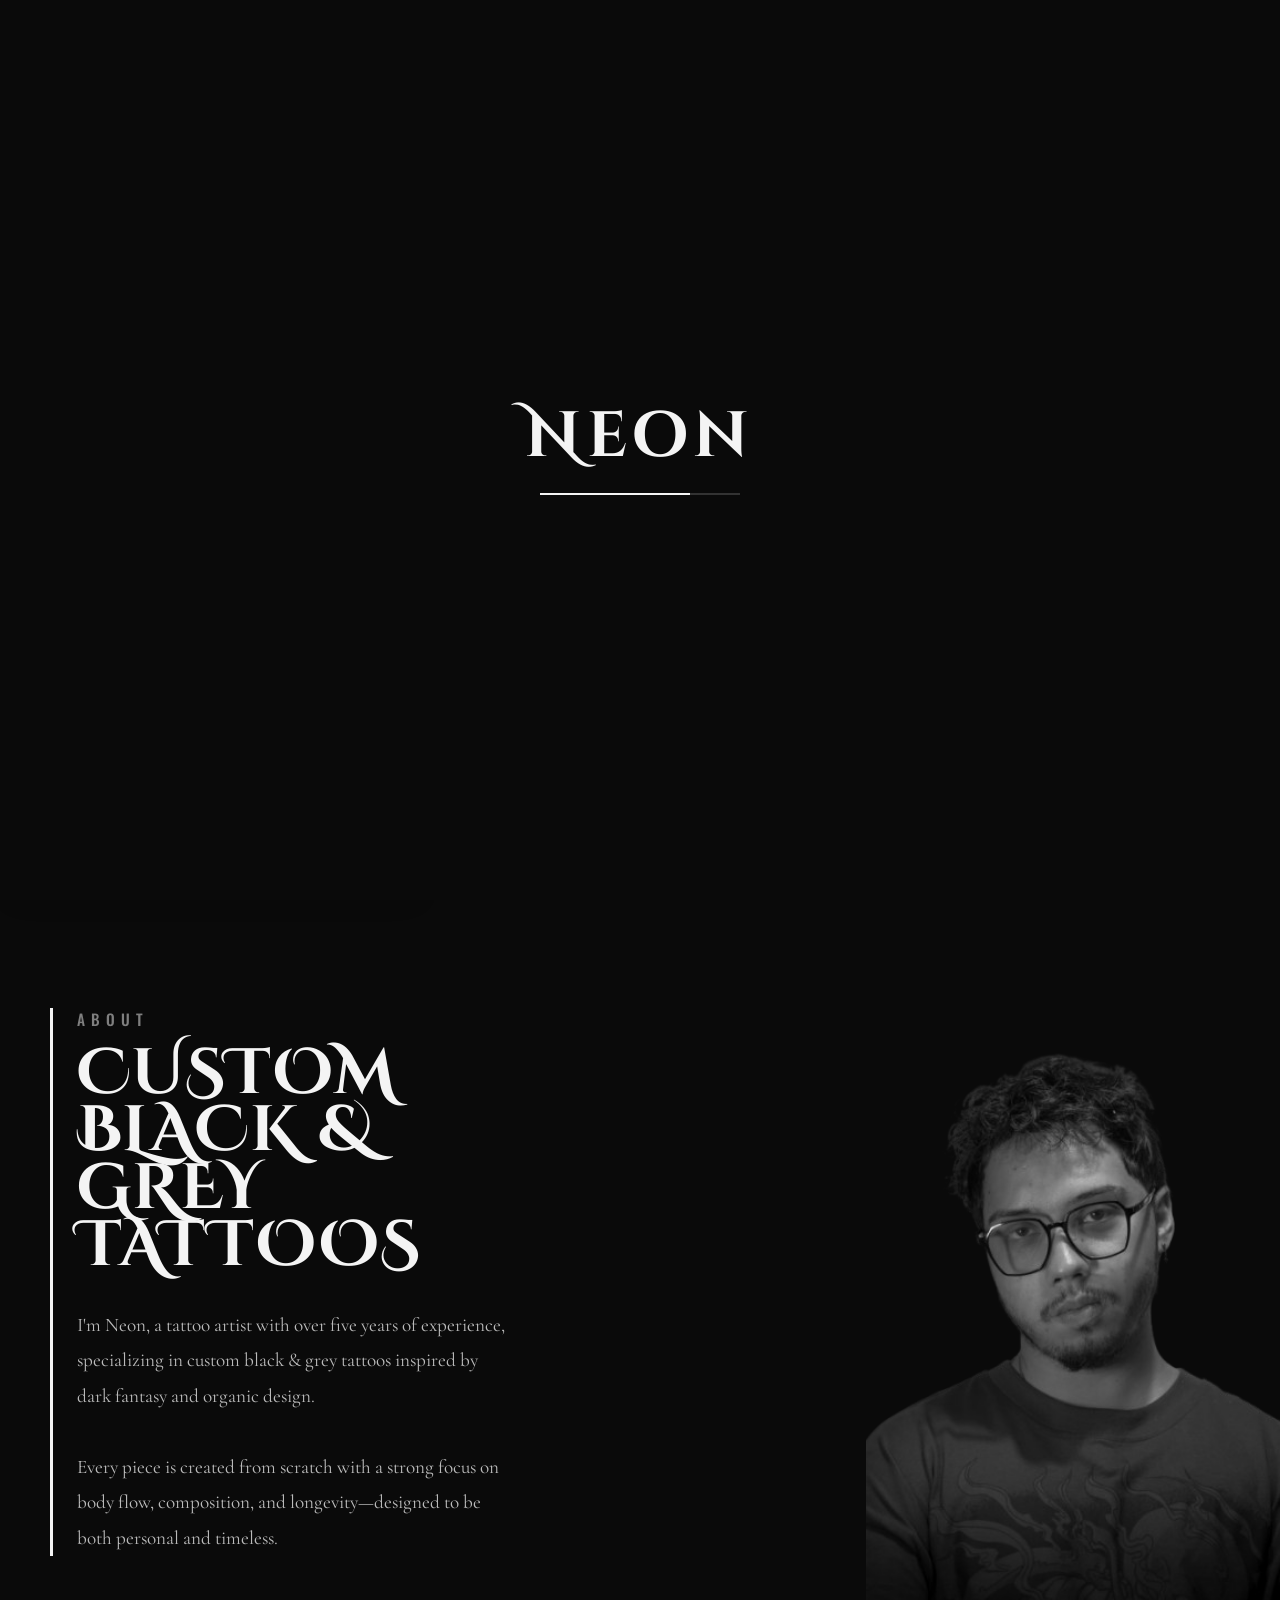
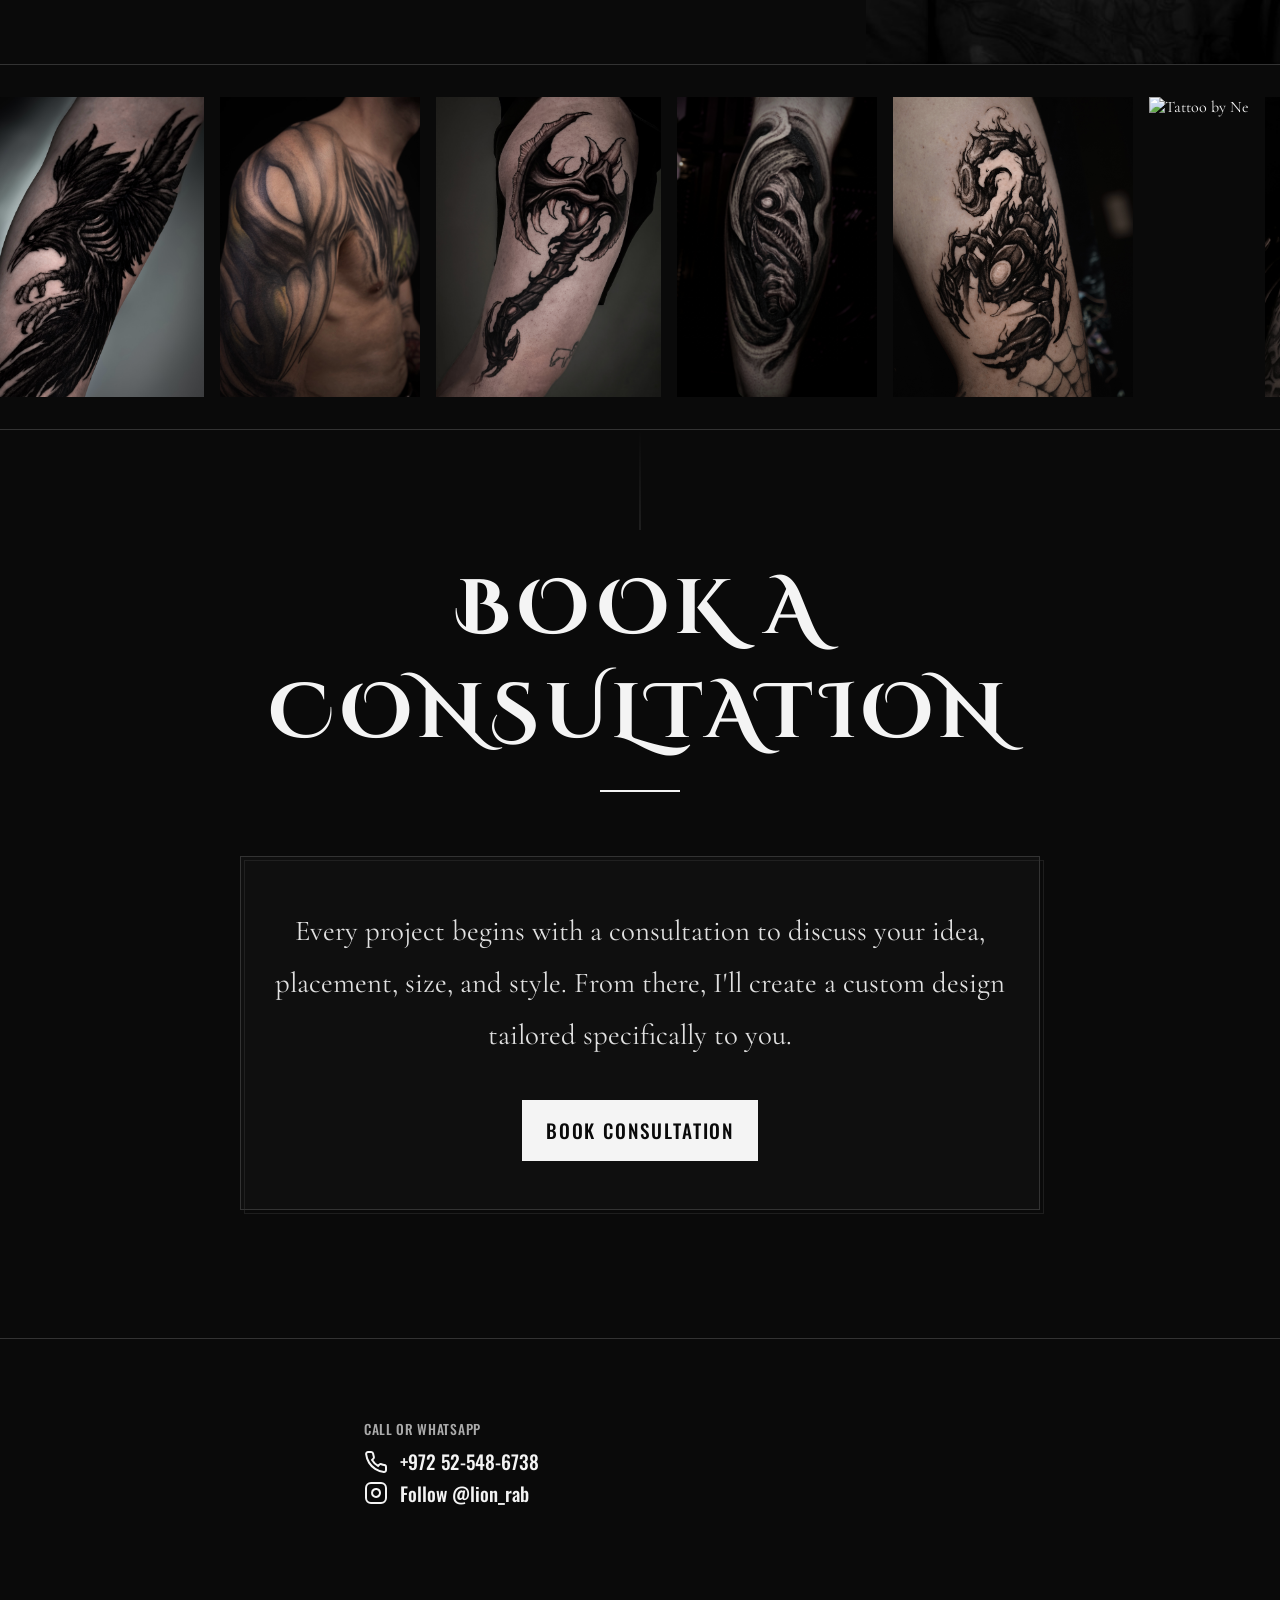
==== index.html @ be88fae7 "cache" ====
<!DOCTYPE html>
<html lang="en">

<head>
    <meta charset="UTF-8">
    <meta name="viewport" content="width=device-width, initial-scale=1.0">
    <title>Neon | Tattoo Artist | Tel Aviv-Yaffo</title>
    <meta name="description"
        content="Neon is a tattoo artist based in Tel Aviv-Yaffo, specializing in custom black & grey tattoos inspired by dark fantasy and organic design.">
    <!-- Google Fonts: Cinzel Decorative for display, Oswald for secondary, Cormorant Garamond for body -->
    <link rel="preconnect" href="https://fonts.googleapis.com">
    <link rel="preconnect" href="https://fonts.gstatic.com" crossorigin>
    <link href="https://fonts.googleapis.com/css2?family=Cinzel+Decorative:wght@400;700;900&family=Cormorant+Garamond:wght@300;400;500;600&family=Oswald:wght@400;500;600;700&display=swap"
        rel="stylesheet">
    <link rel="stylesheet" href="styles.css?v3">
    <link rel="icon" type="image/x-icon" href="favicon.ico">
</head>

<body>
    <!-- Preloader -->
    <div id="preloader">
        <div class="preloader-content">
            <h2 class="preloader-title">Neon</h2>
            <div class="preloader-bar">
                <div class="preloader-progress" id="preloader-progress"></div>
            </div>
        </div>
    </div>

    <!-- 1. Hero Section -->
    <section class="hero" id="hero">
        <video class="hero-video" id="hero-bg-video" autoplay muted loop playsinline poster="assets/images/1.jpg">
            <source src="assets/videos/1.mp4" type="video/mp4">
        </video>
        <div class="hero-overlay"></div>

        <!-- Chaotic Overlay Videos -->

        <!-- Artist image — bottom left -->
        <img src="assets/hero.png" alt="Neon — Tattoo Artist" class="hero-artist-img">

        <div class="hero-content">
            <div class="hero-title-block">
                <span class="hero-subtitle">Tattoo Artist</span>
                <h1 class="hero-title">Neon</h1>
                <span class="hero-tagline">Tel Aviv &middot; Est. 2019</span>
            </div>
        </div>
        <div class="scroll-indicator">
            <span>SCROLL</span>
            <div class="line"></div>
        </div>
    </section>

    <!-- 2. About Section -->
    <section class="about-strip" id="about">
        <img src="assets/about.png" alt="Neon — Tattoo Artist" class="about-artist-img">
        <div class="about-text-block">
            <span class="about-label">About</span>
            <h2 class="about-headline">Custom Black &amp; Grey<br>Tattoos</h2>
            <p class="about-bio">I'm Neon, a tattoo artist with over five years of experience, specializing in custom black &amp; grey tattoos inspired by dark fantasy and organic design.<br><br>Every piece is created from scratch with a strong focus on body flow, composition, and longevity—designed to be both personal and timeless.</p>
        </div>
    </section>

    <!-- 3. Gallery -->
    <section class="gallery-section" id="gallery">
        <div class="marquee-container">
            <div class="marquee-content">
                <!-- Images will be duplicated for infinite scroll effect -->
                <img src="assets/images/1.jpg" alt="Tattoo by Neon" loading="lazy">
                <img src="assets/images/2.jpg" alt="Tattoo by Neon" loading="lazy">
                <img src="assets/images/3.jpg" alt="Tattoo by Neon" loading="lazy">
                <img src="assets/images/4.jpg" alt="Tattoo by Neon" loading="lazy">
                <img src="assets/images/5.jpg" alt="Tattoo by Neon" loading="lazy">
                <img src="assets/images/6.jpg" alt="Tattoo by Neon" loading="lazy">
                <img src="assets/images/7.jpg" alt="Tattoo by Neon" loading="lazy">
                <img src="assets/images/8.jpg" alt="Tattoo by Neon" loading="lazy">
                <img src="assets/images/9.jpg" alt="Tattoo by Neon" loading="lazy">
                <!-- Duplicated for seamless loop -->
                <img src="assets/images/1.jpg" alt="Tattoo by Neon" loading="lazy">
                <img src="assets/images/2.jpg" alt="Tattoo by Neon" loading="lazy">
                <img src="assets/images/3.jpg" alt="Tattoo by Neon" loading="lazy">
                <img src="assets/images/4.jpg" alt="Tattoo by Neon" loading="lazy">
                <img src="assets/images/5.jpg" alt="Tattoo by Neon" loading="lazy">
                <img src="assets/images/6.jpg" alt="Tattoo by Neon" loading="lazy">
                <img src="assets/images/7.jpg" alt="Tattoo by Neon" loading="lazy">
                <img src="assets/images/8.jpg" alt="Tattoo by Neon" loading="lazy">
                <img src="assets/images/9.jpg" alt="Tattoo by Neon" loading="lazy">
            </div>
        </div>
    </section>

    <!-- 4. Booking Section -->
    <section class="booking-section" id="booking">
        <div class="container">
            <h2 class="section-title">BOOK A CONSULTATION</h2>
            <div class="booking-text-wrapper">
                <p class="booking-description">Every project begins with a consultation to discuss your idea, placement, size, and style. From there, I'll create a custom design tailored specifically to you.</p>
                <button id="open-booking-modal" class="btn booking-cta-btn">Book Consultation</button>
            </div>
        </div>
    </section>

    <!-- Fullscreen Booking Modal -->
    <div id="booking-modal" class="booking-modal">
        <button id="close-modal" class="modal-close">&times;</button>
        <div class="modal-content">
            <h2 class="modal-title">BOOK A CONSULTATION</h2>
            <div class="booking-form-wrapper">
                <div class="progress-bar">
                    <div class="progress-indicator" id="progress-indicator"></div>
                </div>
                <div class="progress-text-container">
                    <span class="progress-text" id="progress-text">1/4</span>
                </div>

                <form id="booking-form">
                    <!-- Step 1: Placement -->
                    <div class="form-step active" id="step-1">
                        <h3>Where on the body?</h3>
                        <div class="chips-group" id="placement-group">
                            <button type="button" class="chip" data-value="Arm">Arm</button>
                            <button type="button" class="chip" data-value="Leg">Leg</button>
                            <button type="button" class="chip" data-value="Back">Back</button>
                            <button type="button" class="chip" data-value="Chest">Chest</button>
                            <button type="button" class="chip" data-value="Hand">Hand</button>
                            <button type="button" class="chip" data-value="Neck">Neck</button>
                            <button type="button" class="chip" data-value="Other">Other</button>
                        </div>
                        <input type="text" id="placement-other" class="text-input hidden"
                            placeholder="Specify placement...">
                        <div class="form-actions">
                            <button type="button" class="btn next-btn" disabled>Next</button>
                        </div>
                    </div>

                    <!-- Step 2: Size -->
                    <div class="form-step" id="step-2">
                        <h3>What size?</h3>
                        <div class="chips-group" id="size-group">
                            <button type="button" class="chip" data-value="Small">Small</button>
                            <button type="button" class="chip" data-value="Medium">Medium</button>
                            <button type="button" class="chip" data-value="Large">Large</button>
                            <button type="button" class="chip" data-value="Full Sleeve/Piece">Full Sleeve/Piece</button>
                        </div>
                        <div class="form-actions">
                            <button type="button" class="btn btn-outline prev-btn">Back</button>
                            <button type="button" class="btn next-btn" disabled>Next</button>
                        </div>
                    </div>

                    <!-- Step 3: Name -->
                    <div class="form-step" id="step-3">
                        <h3>Your Name</h3>
                        <div class="input-group">
                            <input type="text" id="client-name" class="text-input" placeholder="Enter your name"
                                required>
                        </div>
                        <div class="form-actions">
                            <button type="button" class="btn btn-outline prev-btn">Back</button>
                            <button type="button" class="btn next-btn" disabled>Next</button>
                        </div>
                    </div>

                    <!-- Step 4: Confirm -->
                    <div class="form-step" id="step-4">
                        <h3>Confirmation</h3>
                        <p class="summary-text">You are about to send a booking request via WhatsApp.</p>
                        <div class="checkbox-group">
                            <input type="checkbox" id="age-verify" required>
                            <label for="age-verify">I am 18 years or older</label>
                        </div>
                        <div class="form-actions">
                            <button type="button" class="btn btn-outline prev-btn">Back</button>
                            <button type="submit" class="btn submit-btn" disabled>Request Booking</button>
                        </div>
                    </div>
                </form>
            </div>
        </div>
    </div>

    <!-- 5. Contact Section -->
    <section class="contact-section" id="contact">
        <div class="container contact-grid contact-grid--single">
            <div class="contact-info">

                    <div class="contact-methods">
                        <p class="phone-label">Call or WhatsApp</p>
                        <div class="phone-actions">
                            <a href="tel:+972525486738" class="contact-link">
                                <svg width="24" height="24" viewBox="0 0 24 24" fill="none" stroke="currentColor"
                                    stroke-width="2">
                                    <path
                                        d="M22 16.92v3a2 2 0 0 1-2.18 2 19.79 19.79 0 0 1-8.63-3.07 19.5 19.5 0 0 1-6-6 19.79 19.79 0 0 1-3.07-8.67A2 2 0 0 1 4.11 2h3a2 2 0 0 1 2 1.72 12.84 12.84 0 0 0 .7 2.81 2 2 0 0 1-.45 2.11L8.09 9.91a16 16 0 0 0 6 6l1.27-1.27a2 2 0 0 1 2.11-.45 12.84 12.84 0 0 0 2.81.7A2 2 0 0 1 22 16.92z">
                                    </path>
                                </svg>
                                +972 52-548-6738
                            </a>
                        </div>
                    </div>

                    <div class="social-link">
                        <a href="https://www.instagram.com/lion_rab/" target="_blank" rel="noopener noreferrer"
                            class="instagram-btn">
                            <svg width="24" height="24" viewBox="0 0 24 24" fill="none" stroke="currentColor"
                                stroke-width="2">
                                <rect x="2" y="2" width="20" height="20" rx="5" ry="5"></rect>
                                <path d="M16 11.37A4 4 0 1 1 12.63 8 4 4 0 0 1 16 11.37z"></path>
                                <line x1="17.5" y1="6.5" x2="17.51" y2="6.5"></line>
                            </svg>
                            Follow @lion_rab
                        </a>
                    </div>
                </div>
            </div>
        </div>
    </section>

    <!-- Global CTA -->
    <a href="https://wa.me/972525486738?text=Hi%2C%20I%27m%20interested%20in%20a%20tattoo" class="global-cta"
        target="_blank" rel="noopener noreferrer" aria-label="Book on WhatsApp">
        <svg width="22" height="22" viewBox="0 0 24 24" fill="currentColor" aria-hidden="true">
            <path
                d="M12.012 2c-5.506 0-9.989 4.478-9.99 9.984 0 1.764.459 3.487 1.333 5.006l-1.417 5.176 5.297-1.389c1.474.803 3.136 1.226 4.774 1.227h.004c5.505 0 9.988-4.478 9.989-9.985 0-2.668-1.039-5.176-2.927-7.062a9.923 9.923 0 0 0-7.062-2.957zm0 1.835c4.49 0 8.152 3.66 8.153 8.149 0 2.179-.848 4.228-2.391 5.769a8.107 8.107 0 0 1-5.761 2.391c-1.393 0-2.761-.365-3.966-1.055l-.284-.162-3.138.822.837-3.056-.178-.283a8.12 8.12 0 0 1-1.246-4.391c0-4.49 3.663-8.15 8.153-8.151zm4.567 11.455c-.25-.125-1.478-.729-1.708-.812-.229-.083-.396-.125-.563.125-.167.25-.646.812-.792.979-.146.167-.292.188-.542.063-.25-.125-1.055-.389-2.01-1.24-.743-.663-1.245-1.482-1.39-1.732-.146-.25-.016-.385.11-.51.112-.112.25-.292.375-.438.125-.146.167-.25.25-.417.083-.167.042-.313-.021-.438-.063-.125-.563-1.354-.771-1.854-.203-.487-.41-.421-.563-.428l-.479-.008c-.167 0-.438.063-.667.313s-.875.854-.875 2.083c0 1.229.896 2.417 1.021 2.583.125.167 1.762 2.69 4.269 3.774 2.507 1.083 2.507.722 2.965.676.458-.046 1.478-.604 1.687-1.188.208-.583.208-1.083.146-1.188-.063-.104-.229-.167-.479-.292z" />
        </svg>
        <span>Book on WhatsApp</span>
    </a>

    <!-- Lightbox -->
    <div id="lightbox" class="lightbox">
        <button id="lightbox-close" class="lightbox-close">&times;</button>
        <button id="lightbox-prev" class="lightbox-nav lightbox-prev">&#10094;</button>
        <img id="lightbox-img" class="lightbox-img" src="" alt="Fullscreen Image">
        <button id="lightbox-next" class="lightbox-nav lightbox-next">&#10095;</button>
    </div>

    <!-- Cookie Policy Banner -->
    <div id="cookie-banner" class="cookie-banner hidden" role="region" aria-label="Cookie Policy Notice">
        <div class="cookie-content">
            <p>We use cookies and Google Analytics to enhance your browsing experience.</p>
            <button id="cookie-accept-btn" class="cookie-btn">OK</button>
        </div>
    </div>

    <script src="script.js"></script>
</body>

</html>
---- styles.css ----
:root {
    /* Colors */
    --bg-color: #0a0a0a;
    --text-color: #f4f4f4;
    --accent-color: #f4f4f4;
    --border-color: #333333;

    /* Typography */
    --font-display: 'Cinzel Decorative', serif;
    --font-secondary: 'Oswald', sans-serif;
    --font-body: 'Cormorant Garamond', serif;

    /* Layout */
    --global-padding: 1.5rem;
    --max-width: 1200px;
    --cta-height: 70px;
}

* {
    margin: 0;
    padding: 0;
    box-sizing: border-box;
}

html, body {
    width: 100%;
    max-width: 100vw;
    overflow-x: hidden;
    position: relative;
}

body {
    background-color: var(--bg-color);
    color: var(--text-color);
    font-family: var(--font-body);
    -webkit-font-smoothing: antialiased;
    overflow-x: hidden;
    width: 100%;
    max-width: 100vw;
    padding-bottom: var(--cta-height);
    /* Space for fixed CTA */
}

a {
    color: inherit;
    text-decoration: none;
}

img,
video {
    max-width: 100%;
    display: block;
}

.container {
    padding: 0 var(--global-padding);
    max-width: var(--max-width);
    margin: 0 auto;
}

/* ============================
   0. Preloader
   ============================ */
#preloader {
    position: fixed;
    top: 0;
    left: 0;
    width: 100%;
    height: 100vh;
    background-color: var(--bg-color);
    z-index: 9999;
    display: flex;
    align-items: center;
    justify-content: center;
    transition: opacity 0.8s ease, visibility 0.8s ease;
}

#preloader.fade-out {
    opacity: 0;
    visibility: hidden;
}

.preloader-content {
    display: flex;
    flex-direction: column;
    align-items: center;
    gap: 1.5rem;
}

.preloader-title {
    font-family: var(--font-display);
    font-size: 4rem;
    letter-spacing: 0.1em;
    color: var(--text-color);
    line-height: 1;
}

.preloader-bar {
    width: 200px;
    height: 2px;
    background-color: var(--border-color);
    position: relative;
    overflow: hidden;
}

.preloader-progress {
    position: absolute;
    top: 0;
    left: 0;
    height: 100%;
    width: 0%;
    background-color: var(--accent-color);
    transition: width 0.3s ease;
}

/* ============================
   1. Hero Section
   ============================ */
.hero {
    position: relative;
    height: 100vh;
    width: 100%;
    display: flex;
    align-items: center;
    justify-content: center;
    overflow: hidden;
}

.hero-video {
    position: absolute;
    top: 50%;
    left: 50%;
    min-width: 100%;
    min-height: 100%;
    width: auto;
    height: auto;
    transform: translate(-50%, -50%);
    object-fit: cover;
    z-index: 1;
}

.hero-overlay {
    position: absolute;
    top: 0;
    left: 0;
    width: 100%;
    height: 100%;
    background-color: rgba(10, 10, 10, 0.6);
    /* Dark overlay to make text/logo pop */
    z-index: 2;
}

.hero-content {
    position: absolute;
    z-index: 10;
    left: 4vw;
    bottom: 10vh;
    text-align: left;
    display: flex;
    align-items: flex-end;
    justify-content: flex-start;
}

.hero-title-block {
    display: flex;
    flex-direction: column;
    align-items: flex-start;
    gap: 0.5rem;
    border-left: 3px solid var(--text-color);
    padding-left: 1.5rem;
}

.hero-subtitle {
    font-family: var(--font-secondary);
    font-size: clamp(0.7rem, 1.2vw, 0.95rem);
    font-weight: 500;
    letter-spacing: 0.35em;
    text-transform: uppercase;
    color: var(--text-color);
    opacity: 0.7;
    text-align: left;
}

.hero-title {
    font-family: var(--font-display);
    font-size: clamp(4rem, 18vw, 16rem);
    line-height: 0.85;
    letter-spacing: -0.02em;
    color: var(--text-color);
    text-align: left;
    word-break: break-word;
}

.hero-tagline {
    font-family: var(--font-secondary);
    font-size: clamp(0.65rem, 1vw, 0.85rem);
    font-weight: 400;
    letter-spacing: 0.25em;
    text-transform: uppercase;
    color: var(--text-color);
    opacity: 0.5;
}

/* Artist transparent image — bottom right */
.hero-artist-img {
    position: absolute;
    bottom: 0;
    right: 0;
    z-index: 5;
    height: clamp(55vh, 75vh, 90vh);
    width: auto;
    object-fit: contain;
    object-position: bottom right;
    pointer-events: none;
    user-select: none;
}

/* Chaotic Overlay Videos */



.scroll-indicator {
    position: absolute;
    bottom: 2rem;
    left: 50%;
    transform: translateX(-50%);
    z-index: 3;
    display: flex;
    flex-direction: column;
    align-items: center;
    gap: 0.5rem;
}

.scroll-indicator span {
    font-family: var(--font-secondary);
    font-size: 1rem;
    letter-spacing: 0.2em;
    font-weight: 500;
}

.scroll-indicator .line {
    width: 2px;
    height: 40px;
    background-color: var(--text-color);
    animation: scrollLine 2s infinite ease-in-out;
    transform-origin: top;
}

@keyframes scrollLine {
    0% {
        transform: scaleY(0);
        opacity: 0;
    }

    50% {
        transform: scaleY(1);
        opacity: 1;
    }

    100% {
        transform: scaleY(1);
        opacity: 0;
    }
}

/* ============================
   2. About Section
   ============================ */
.about-strip {
    position: relative;
    min-height: 85vh;
    display: flex;
    align-items: center;
    justify-content: flex-start;
    overflow: hidden;
    border-bottom: 1px solid var(--border-color);
    background-color: var(--bg-color);
    padding: 5rem var(--global-padding);
}

/* Artist image — bottom right */
.about-artist-img {
    position: absolute;
    bottom: 0;
    right: 0;
    height: clamp(60vh, 82vh, 96vh);
    width: auto;
    object-fit: contain;
    object-position: bottom right;
    pointer-events: none;
    user-select: none;
    z-index: 1;
    filter: grayscale(100%);
}

/* Text block — left side */
.about-text-block {
    position: relative;
    z-index: 2;
    max-width: 460px;
    text-align: left;
    padding-left: 1.5rem;
    border-left: 3px solid var(--text-color);
    margin-left: 2vw;
    align-self: center;
}

.about-label {
    display: block;
    font-family: var(--font-secondary);
    font-size: clamp(0.85rem, 1.2vw, 1rem);
    font-weight: 500;
    letter-spacing: 0.4em;
    text-transform: uppercase;
    color: var(--text-color);
    opacity: 0.5;
    margin-bottom: 1rem;
}

.about-headline {
    font-family: var(--font-display);
    font-size: clamp(2.5rem, 5vw, 5rem);
    line-height: 0.9;
    letter-spacing: 0.02em;
    text-transform: uppercase;
    color: var(--text-color);
    margin-bottom: 2rem;
}

.about-bio {
    font-size: clamp(1.1rem, 1.5vw, 1.3rem);
    line-height: 1.85;
    color: #bbb;
    text-align: left;
    margin: 0;
}

/* ── Mobile: keep side-by-side, image scaled on right ── */
@media (max-width: 767px) {
    .about-strip {
        min-height: 90vh;
        align-items: flex-end;
        padding: 0 1.2rem 3.5rem;
    }

    .about-artist-img {
        height: 72vh;
        opacity: 0.85;
    }

    .about-text-block {
        margin-left: 0;
        max-width: 58vw;
        padding-left: 1rem;
        border-left-width: 2px;
    }

    .about-headline {
        font-size: clamp(2rem, 8vw, 3.5rem);
        margin-bottom: 1.2rem;
    }

    .about-bio {
        font-size: clamp(1rem, 2.5vw, 1.15rem);
        line-height: 1.75;
        max-width: 100%;
    }

    /* Hero mobile adjustments */
    .hero-content {
        left: 1rem;
        top: 15vh;
        bottom: auto;
        align-items: flex-start;
    }

    .hero-title-block {
        padding-left: 1rem;
        border-left-width: 2px;
    }

    .hero-subtitle {
        font-size: 1.2rem;
    }

    .hero-title {
        font-size: clamp(5rem, 25vw, 12rem);
    }

    .hero-tagline {
        font-size: 1rem;
    }

    .hero-artist-img {
        height: 55vh;
        opacity: 0.9;
    }

    /* Gallery mobile */
    .marquee-content img {
        height: 200px;
    }

    /* Contact section mobile */
    .contact-section {
        padding: 3rem 0;
    }

    /* Form actions mobile */
    .form-actions {
        flex-direction: column;
        gap: 0.75rem;
    }

    .btn {
        width: 100%;
    }

    /* Global CTA mobile */
    .global-cta {
        font-size: 1.2rem;
        height: 60px;
    }

    body {
        padding-bottom: 60px;
    }

    /* Cookie banner mobile */
    .cookie-banner {
        left: 1rem;
        right: 1rem;
        bottom: 1rem;
        max-width: none;
        width: calc(100% - 2rem);
    }

    body.cta-visible .cookie-banner {
        bottom: calc(60px + 1rem);
    }
}

/* ============================
   3. Gallery (Marquee)
   ============================ */
.gallery-section {
    padding: 2rem 0;
    overflow: hidden;
    background: var(--bg-color);
    border-bottom: 1px solid var(--border-color);
}

.marquee-container {
    width: 100%;
    overflow: hidden;
    white-space: nowrap;
    position: relative;
    display: flex;
    cursor: grab;
    touch-action: pan-y;
    user-select: none;
}

.marquee-container:active {
    cursor: grabbing;
}

.marquee-content {
    display: flex;
    gap: 1rem;
    padding-left: 1rem;
    will-change: transform;
}

.marquee-content img {
    height: 300px;
    width: auto;
    object-fit: cover;
    filter: grayscale(20%);
    transition: filter 0.3s ease;
    cursor: pointer;
}

.marquee-content img:hover {
    filter: grayscale(0%);
}

@keyframes marquee {
    0% {
        transform: translateX(0);
    }

    100% {
        transform: translateX(-50%);
    }

    /* Scrolls exactly half its duplicated width */
}

/* ============================
   4. Booking Section
   ============================ */
.booking-section {
    padding: 8rem 0;
    background: var(--bg-color);
    position: relative;
}

.booking-section::before {
    content: '';
    position: absolute;
    top: 0;
    left: 50%;
    transform: translateX(-50%);
    width: 1px;
    height: 100px;
    background: linear-gradient(to bottom, transparent, var(--border-color));
}

.section-title {
    font-family: var(--font-display);
    font-size: clamp(2rem, 6vw, 5rem);
    letter-spacing: 0.08em;
    margin-bottom: 4rem;
    text-transform: uppercase;
    text-align: center;
    position: relative;
    word-break: break-word;
    padding: 0 1rem;
}

.section-title::after {
    content: '';
    display: block;
    width: 80px;
    height: 2px;
    background: var(--accent-color);
    margin: 1.5rem auto 0;
}

.booking-text-wrapper {
    max-width: 800px;
    margin: 0 auto;
    text-align: center;
    position: relative;
    padding: 3rem 1.5rem;
    border: 1px solid var(--border-color);
    background: rgba(255, 255, 255, 0.02);
    box-sizing: border-box;
}

.booking-text-wrapper::before {
    content: '';
    position: absolute;
    top: -1px;
    left: -1px;
    right: -1px;
    bottom: -1px;
    border: 1px solid var(--border-color);
    opacity: 0.5;
    transform: translate(4px, 4px);
    pointer-events: none;
}

.booking-description {
    font-family: var(--font-body);
    font-size: clamp(1.1rem, 2.5vw, 1.8rem);
    line-height: 1.8;
    color: #e0e0e0;
    margin-bottom: 2.5rem;
    font-weight: 400;
}

.booking-cta-btn {
    padding: 1.2rem 2.5rem;
    font-size: clamp(1.1rem, 3vw, 1.4rem);
    letter-spacing: 0.15em;
    font-family: var(--font-display);
    position: relative;
    overflow: hidden;
    transition: all 0.3s ease;
    white-space: nowrap;
}

.booking-cta-btn::before {
    content: '';
    position: absolute;
    top: 0;
    left: -100%;
    width: 100%;
    height: 100%;
    background: linear-gradient(90deg, transparent, rgba(255, 255, 255, 0.2), transparent);
    transition: left 0.5s ease;
}

.booking-cta-btn:hover::before {
    left: 100%;
}

/* ============================
   Fullscreen Booking Modal
   ============================ */
.booking-modal {
    position: fixed;
    top: 0;
    left: 0;
    width: 100%;
    height: 100vh;
    background-color: rgba(10, 10, 10, 0.98);
    z-index: 10000;
    display: flex;
    align-items: center;
    justify-content: center;
    opacity: 0;
    visibility: hidden;
    transition: opacity 0.4s ease, visibility 0.4s ease;
}

@media (max-width: 767px) {
    .booking-modal {
        align-items: flex-start;
        padding-top: 4rem;
        overflow-y: auto;
    }

    .modal-close {
        top: 1rem;
        right: 1rem;
        font-size: 2.5rem;
    }

    .modal-content {
        padding: 0 1rem;
        padding-bottom: 2rem;
    }

    .booking-section {
        padding: 5rem 0;
    }

    .section-title {
        margin-bottom: 2.5rem;
        font-size:1.2rem;
    }

    .booking-text-wrapper {
        padding: 2rem 1rem;
    }

    .booking-description {
        margin-bottom: 2rem;
    }
}

.booking-modal.active {
    opacity: 1;
    visibility: visible;
}

.modal-close {
    position: absolute;
    top: 2rem;
    right: 2rem;
    background: transparent;
    border: none;
    color: var(--text-color);
    font-size: 3rem;
    line-height: 1;
    cursor: pointer;
    z-index: 10001;
    transition: color 0.2s ease, transform 0.2s ease;
}

.modal-close:hover {
    color: var(--accent-color);
    transform: scale(1.1);
}

.modal-content {
    width: 100%;
    max-width: 600px;
    padding: 0 var(--global-padding);
    box-sizing: border-box;
}

.modal-title {
    font-family: var(--font-display);
    font-size: clamp(1.5rem, 5vw, 3rem);
    letter-spacing: 0.05em;
    margin-bottom: 2rem;
    text-transform: uppercase;
    text-align: center;
    word-break: break-word;
}

.booking-form-wrapper {
    max-width: 600px;
    margin: 0 auto;
}

.booking-modal .booking-form-wrapper {
    margin: 0;
}

.progress-bar {
    height: 4px;
    background-color: var(--border-color);
    margin-bottom: 1rem;
    position: relative;
}

.progress-indicator {
    position: absolute;
    top: 0;
    left: 0;
    height: 100%;
    background-color: var(--accent-color);
    width: 25%;
    transition: width 0.3s ease;
}

.progress-text-container {
    text-align: right;
    margin-bottom: 2rem;
}

.progress-text {
    font-family: var(--font-secondary);
    font-size: 1.2rem;
    letter-spacing: 0.1em;
    color: var(--accent-color);
    font-weight: 500;
}

.form-step {
    display: none;
    animation: fadeIn 0.3s ease forwards;
}

.form-step.active {
    display: block;
}

@keyframes fadeIn {
    from {
        opacity: 0;
        transform: translateY(10px);
    }

    to {
        opacity: 1;
        transform: translateY(0);
    }
}

.form-step h3 {
    font-family: var(--font-secondary);
    font-size: clamp(1.5rem, 4vw, 2rem);
    margin-bottom: 1.5rem;
    letter-spacing: 0.05em;
    font-weight: 500;
    word-break: break-word;
}

.chips-group {
    display: flex;
    flex-wrap: wrap;
    gap: 0.75rem;
    margin-bottom: 2rem;
}

.chip {
    padding: 0.75rem 1.2rem;
    background: transparent;
    border: 1px solid var(--border-color);
    color: var(--text-color);
    font-family: var(--font-secondary);
    font-weight: 500;
    text-transform: uppercase;
    letter-spacing: 0.05em;
    font-size: clamp(0.8rem, 2.5vw, 0.9rem);
    cursor: pointer;
    transition: all 0.2s ease;
    white-space: nowrap;
}

.chip.selected {
    background-color: var(--text-color);
    color: var(--bg-color);
    border-color: var(--text-color);
}

.text-input,
.fallback-input {
    width: 100%;
    padding: 1rem;
    background: transparent;
    border: 1px solid var(--border-color);
    color: var(--text-color);
    font-family: var(--font-secondary);
    font-size: 1rem;
    margin-bottom: 2rem;
}

.text-input:focus,
.fallback-input:focus {
    outline: none;
    border-color: var(--accent-color);
}

.hidden {
    display: none !important;
}

.summary-text {
    margin-bottom: 2rem;
    color: #aaa;
}

.checkbox-group {
    display: flex;
    align-items: center;
    gap: 1rem;
    margin-bottom: 2rem;
}

.checkbox-group input[type="checkbox"] {
    width: 20px;
    height: 20px;
    accent-color: var(--accent-color);
    cursor: pointer;
}

.checkbox-group label {
    font-size: 1rem;
    cursor: pointer;
}

.form-actions {
    display: flex;
    gap: 1rem;
}

.btn {
    padding: 1rem 1.5rem;
    font-family: var(--font-secondary);
    font-size: clamp(1rem, 3vw, 1.2rem);
    letter-spacing: 0.1em;
    text-transform: uppercase;
    background-color: var(--accent-color);
    color: var(--bg-color);
    border: none;
    cursor: pointer;
    transition: opacity 0.2s ease;
    flex: 1;
    font-weight: 500;
    white-space: nowrap;
}

.btn:disabled {
    opacity: 0.5;
    cursor: not-allowed;
}

.btn:not(:disabled):hover {
    opacity: 0.9;
}

.btn-outline {
    background-color: transparent;
    border: 1px solid var(--border-color);
    color: var(--text-color);
}

.btn-outline:not(:disabled):hover {
    border-color: var(--text-color);
}

/* ============================
   5. Contact Section
   ============================ */
.contact-section {
    padding: 5rem 0;
    border-top: 1px solid var(--border-color);
}

.contact-grid {
    display: grid;
    grid-template-columns: 1fr;
    gap: 3rem;
}

@media (min-width: 768px) {
    .contact-grid {
        grid-template-columns: 1fr 1fr;
    }
}

.contact-grid--single {
    grid-template-columns: 1fr;
}

@media (min-width: 768px) {
    .contact-grid--single {
        grid-template-columns: 1fr;
        max-width: 600px;
    }
}

.contact-details {
    display: flex;
    flex-direction: column;
    gap: 2rem;
}

.address {
    font-size: 1.2rem;
    line-height: 1.5;
}

.powered-by {
    font-family: var(--font-display);
    font-size: 1.5rem;
    color: var(--accent-color);
    letter-spacing: 0.1em;
}

.phone-label {
    font-family: var(--font-secondary);
    font-weight: 500;
    text-transform: uppercase;
    letter-spacing: 0.05em;
    margin-bottom: 0.5rem;
    font-size: 0.85rem;
    color: #aaa;
}

.contact-link,
.instagram-btn {
    display: inline-flex;
    align-items: center;
    gap: 0.75rem;
    font-family: var(--font-secondary);
    font-size: 1.2rem;
    font-weight: 500;
    transition: color 0.2s ease;
}

.contact-link:hover,
.instagram-btn:hover {
    color: var(--accent-color);
}



/* ============================
   6. Global CTA
   ============================ */
.global-cta {
    position: fixed;
    bottom: 0;
    left: 0;
    width: 100%;
    height: var(--cta-height);
    background-color: var(--text-color);
    color: var(--bg-color);
    display: flex;
    align-items: center;
    justify-content: center;
    gap: 0.75rem;
    font-family: var(--font-display);
    font-size: 1.5rem;
    letter-spacing: 0.1em;
    text-transform: uppercase;
    z-index: 100;
    opacity: 0;
    visibility: hidden;
    transform: translateY(100%);
    transition: opacity 0.4s cubic-bezier(0.16, 1, 0.3, 1),
        transform 0.4s cubic-bezier(0.16, 1, 0.3, 1),
        visibility 0.4s ease,
        background-color 0.2s ease;
}

.global-cta.visible {
    opacity: 1;
    visibility: visible;
    transform: translateY(0);
}

.global-cta:hover {
    background-color: #d4d4d4;
}

.global-cta svg {
    flex-shrink: 0;
}

/* ============================
   7. Lightbox
   ============================ */
.lightbox {
    position: fixed;
    top: 0;
    left: 0;
    width: 100%;
    height: 100vh;
    background-color: rgba(10, 10, 10, 0.95);
    z-index: 10000;
    display: flex;
    align-items: center;
    justify-content: center;
    opacity: 0;
    visibility: hidden;
    transition: opacity 0.3s ease, visibility 0.3s ease;
}

.lightbox.active {
    opacity: 1;
    visibility: visible;
}

.lightbox-img {
    max-width: 90vw;
    max-height: 90vh;
    object-fit: contain;
    user-select: none;
}

.lightbox-close {
    position: absolute;
    top: 2rem;
    right: 2rem;
    background: transparent;
    border: none;
    color: var(--text-color);
    font-size: 3rem;
    line-height: 1;
    cursor: pointer;
    z-index: 10001;
    transition: color 0.2s ease;
}

.lightbox-close:hover {
    color: var(--accent-color);
}

.lightbox-nav {
    position: absolute;
    top: 50%;
    transform: translateY(-50%);
    background: transparent;
    border: none;
    color: var(--text-color);
    font-size: 3rem;
    cursor: pointer;
    z-index: 10001;
    padding: 1rem;
    transition: color 0.2s ease;
}

.lightbox-nav:hover {
    color: var(--accent-color);
}

.lightbox-prev {
    left: 1rem;
}

.lightbox-next {
    right: 1rem;
}

/* ============================
   8. Cookie Policy Banner
   ============================ */
.cookie-banner {
    position: fixed;
    bottom: 1.5rem;
    left: 1.5rem;
    max-width: 380px;
    width: calc(100% - 3rem);
    background: rgba(10, 10, 10, 0.92);
    border: 1px solid var(--border-color);
    padding: 1rem 1.25rem;
    z-index: 1000;
    box-shadow: 0 10px 30px rgba(0, 0, 0, 0.6);
    backdrop-filter: blur(10px);
    -webkit-backdrop-filter: blur(10px);
    transition: transform 0.4s cubic-bezier(0.16, 1, 0.3, 1),
        opacity 0.4s ease,
        visibility 0.4s ease,
        bottom 0.4s cubic-bezier(0.16, 1, 0.3, 1);
}

.cookie-banner.hidden {
    opacity: 0;
    visibility: hidden;
    transform: translateY(20px);
    pointer-events: none;
}

/* Position above WhatsApp CTA when CTA is visible */
body.cta-visible .cookie-banner {
    bottom: calc(var(--cta-height) + 1rem);
}

.cookie-content {
    display: flex;
    align-items: center;
    justify-content: space-between;
    gap: 1rem;
}

.cookie-content p {
    font-size: 0.85rem;
    line-height: 1.4;
    color: #ccc;
    margin: 0;
}

.cookie-btn {
    padding: 0.4rem 1rem;
    font-family: var(--font-display);
    font-size: 1.1rem;
    letter-spacing: 0.1em;
    background-color: var(--accent-color);
    color: var(--bg-color);
    border: none;
    cursor: pointer;
    transition: opacity 0.2s ease, background-color 0.2s ease;
    flex-shrink: 0;
}

.cookie-btn:hover {
    opacity: 0.9;
}
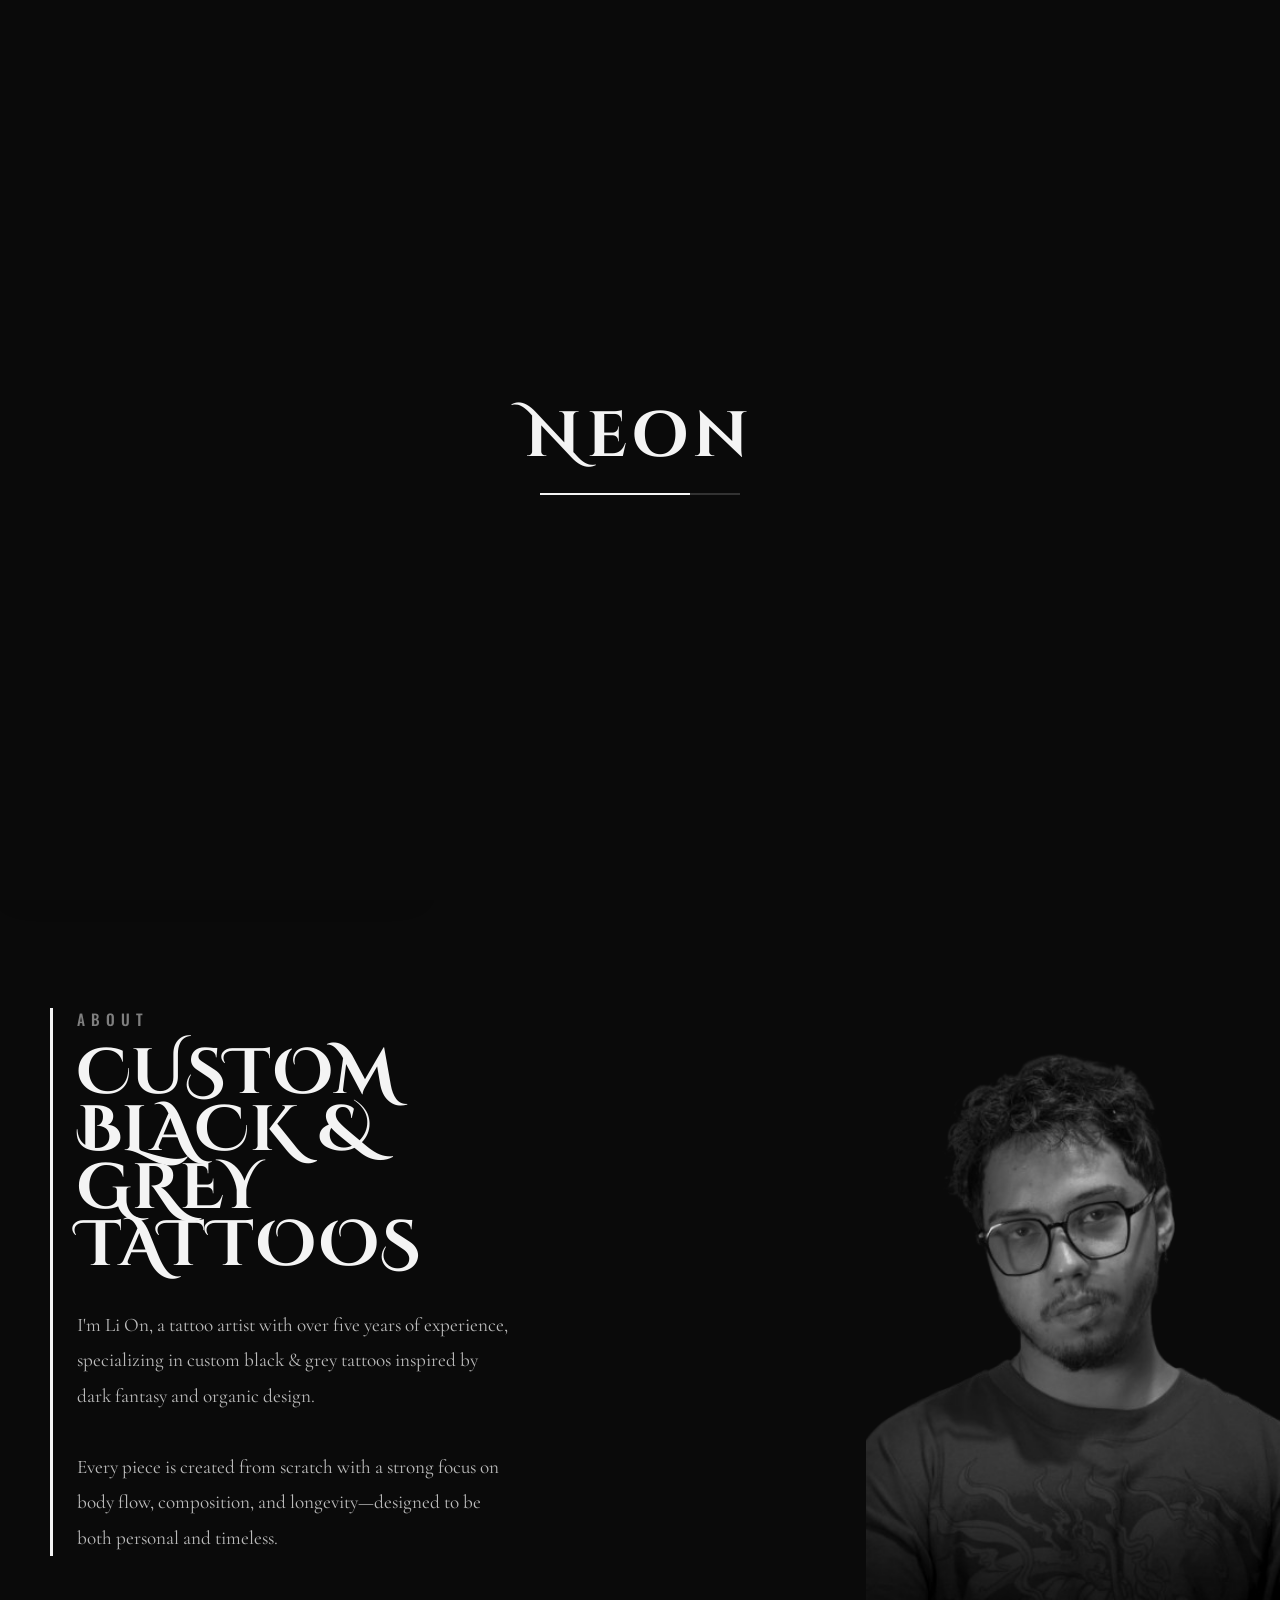
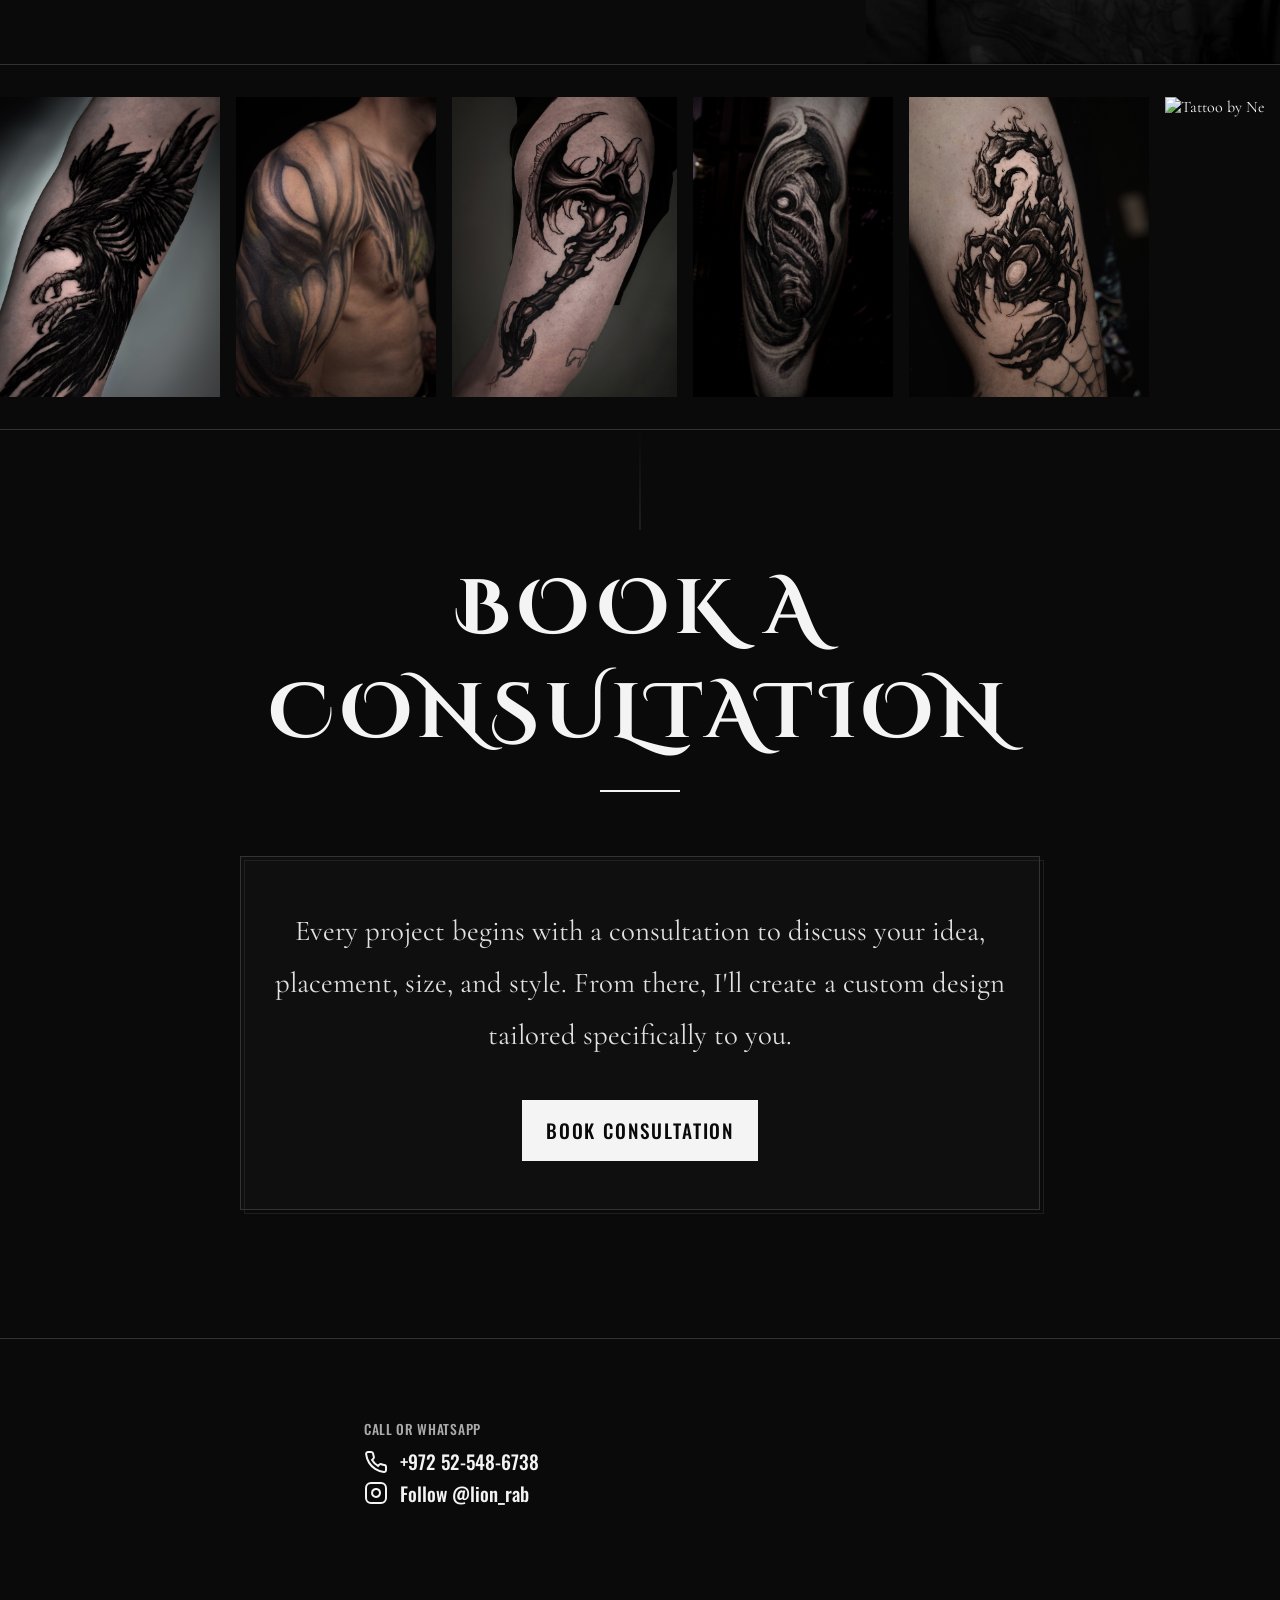
==== commit 4a8553d9: "Google Analytics" ====
--- a/index.html
+++ b/index.html
@@ -14,6 +14,17 @@
         rel="stylesheet">
     <link rel="stylesheet" href="styles.css?v3">
     <link rel="icon" type="image/x-icon" href="favicon.ico">
+
+    <!-- Google tag (gtag.js) -->
+    <script async src="https://www.googletagmanager.com/gtag/js?id=G-F43X7Z2QBC"></script>
+    <script>
+    window.dataLayer = window.dataLayer || [];
+    function gtag(){dataLayer.push(arguments);}
+    gtag('js', new Date());
+
+    gtag('config', 'G-F43X7Z2QBC');
+    </script>
+
 </head>
 
 <body>
@@ -43,7 +54,7 @@
             <div class="hero-title-block">
                 <span class="hero-subtitle">Tattoo Artist</span>
                 <h1 class="hero-title">Neon</h1>
-                <span class="hero-tagline">Tel Aviv &middot; Est. 2019</span>
+                <span class="hero-tagline">Tel Aviv &middot;</span>
             </div>
         </div>
         <div class="scroll-indicator">
@@ -58,7 +69,7 @@
         <div class="about-text-block">
             <span class="about-label">About</span>
             <h2 class="about-headline">Custom Black &amp; Grey<br>Tattoos</h2>
-            <p class="about-bio">I'm Neon, a tattoo artist with over five years of experience, specializing in custom black &amp; grey tattoos inspired by dark fantasy and organic design.<br><br>Every piece is created from scratch with a strong focus on body flow, composition, and longevity—designed to be both personal and timeless.</p>
+            <p class="about-bio">I'm Li On, a tattoo artist with over five years of experience, specializing in custom black &amp; grey tattoos inspired by dark fantasy and organic design.<br><br>Every piece is created from scratch with a strong focus on body flow, composition, and longevity—designed to be both personal and timeless.</p>
         </div>
     </section>
 
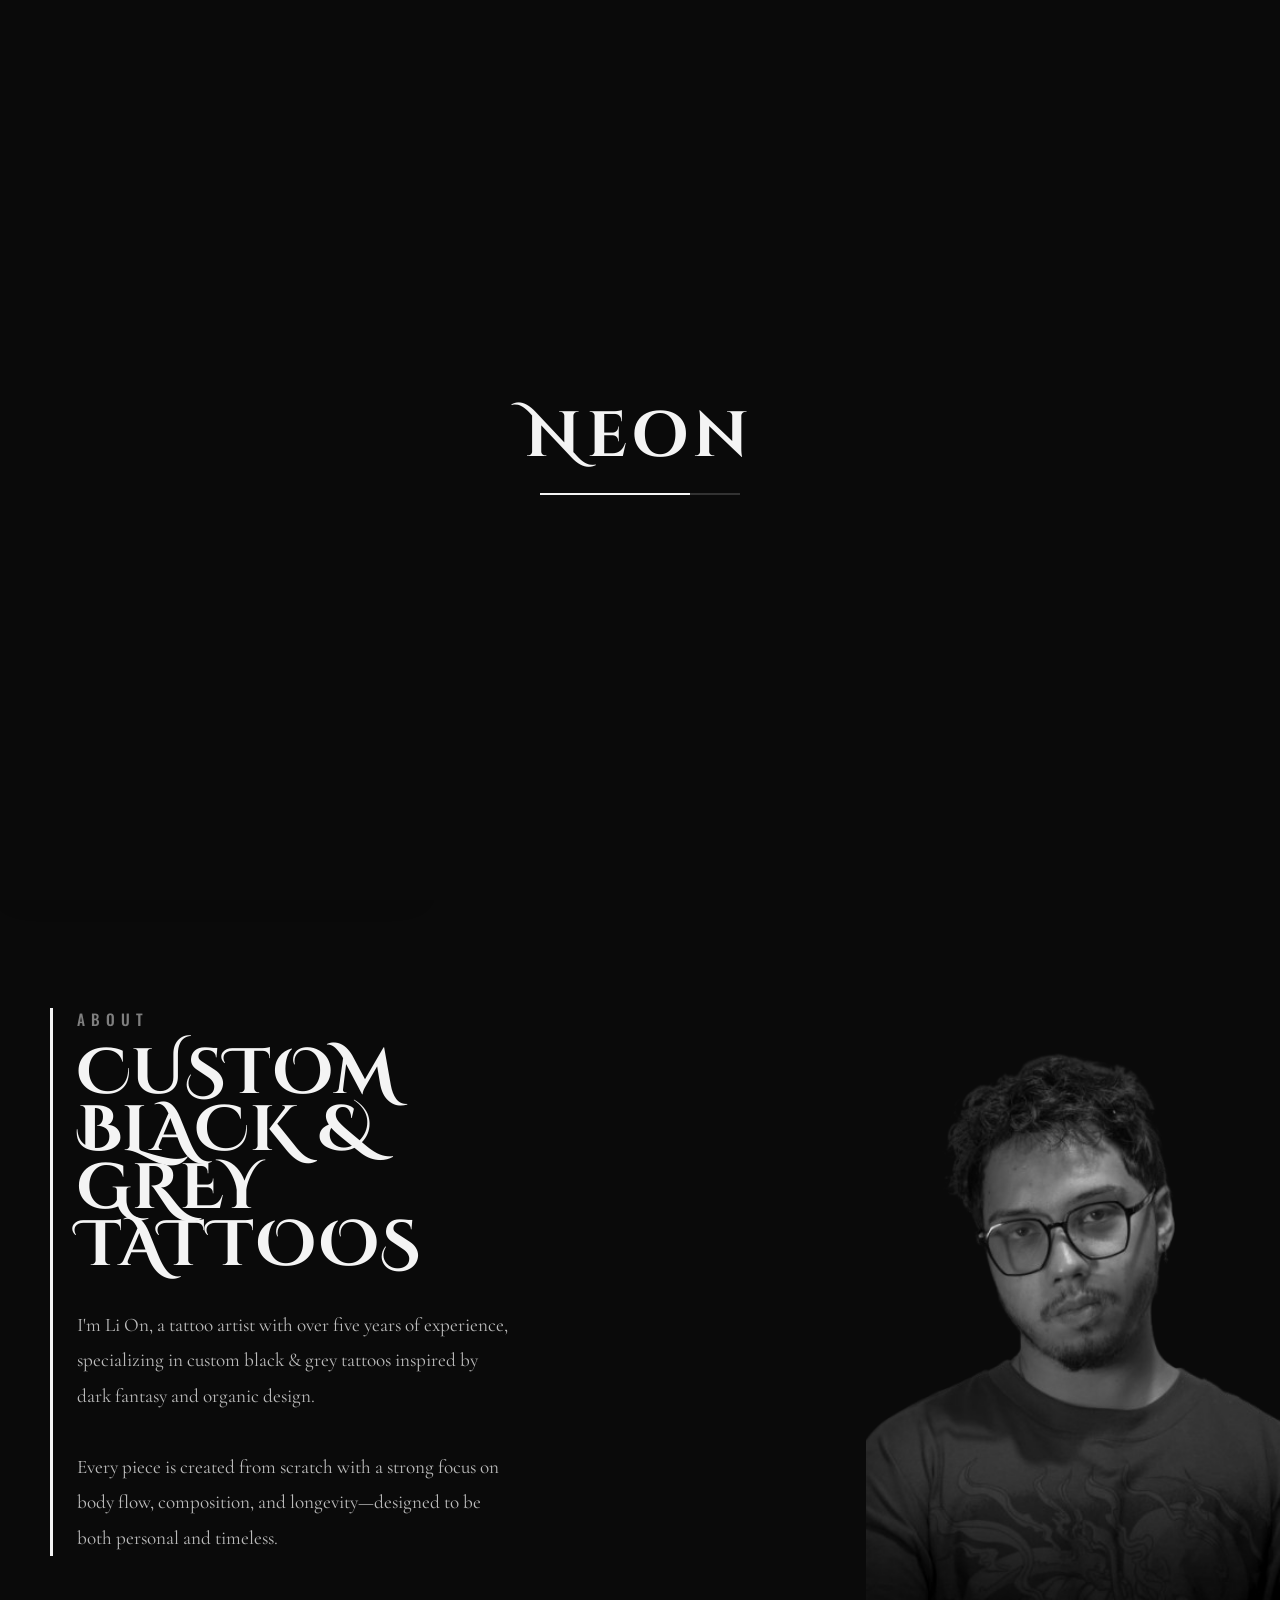
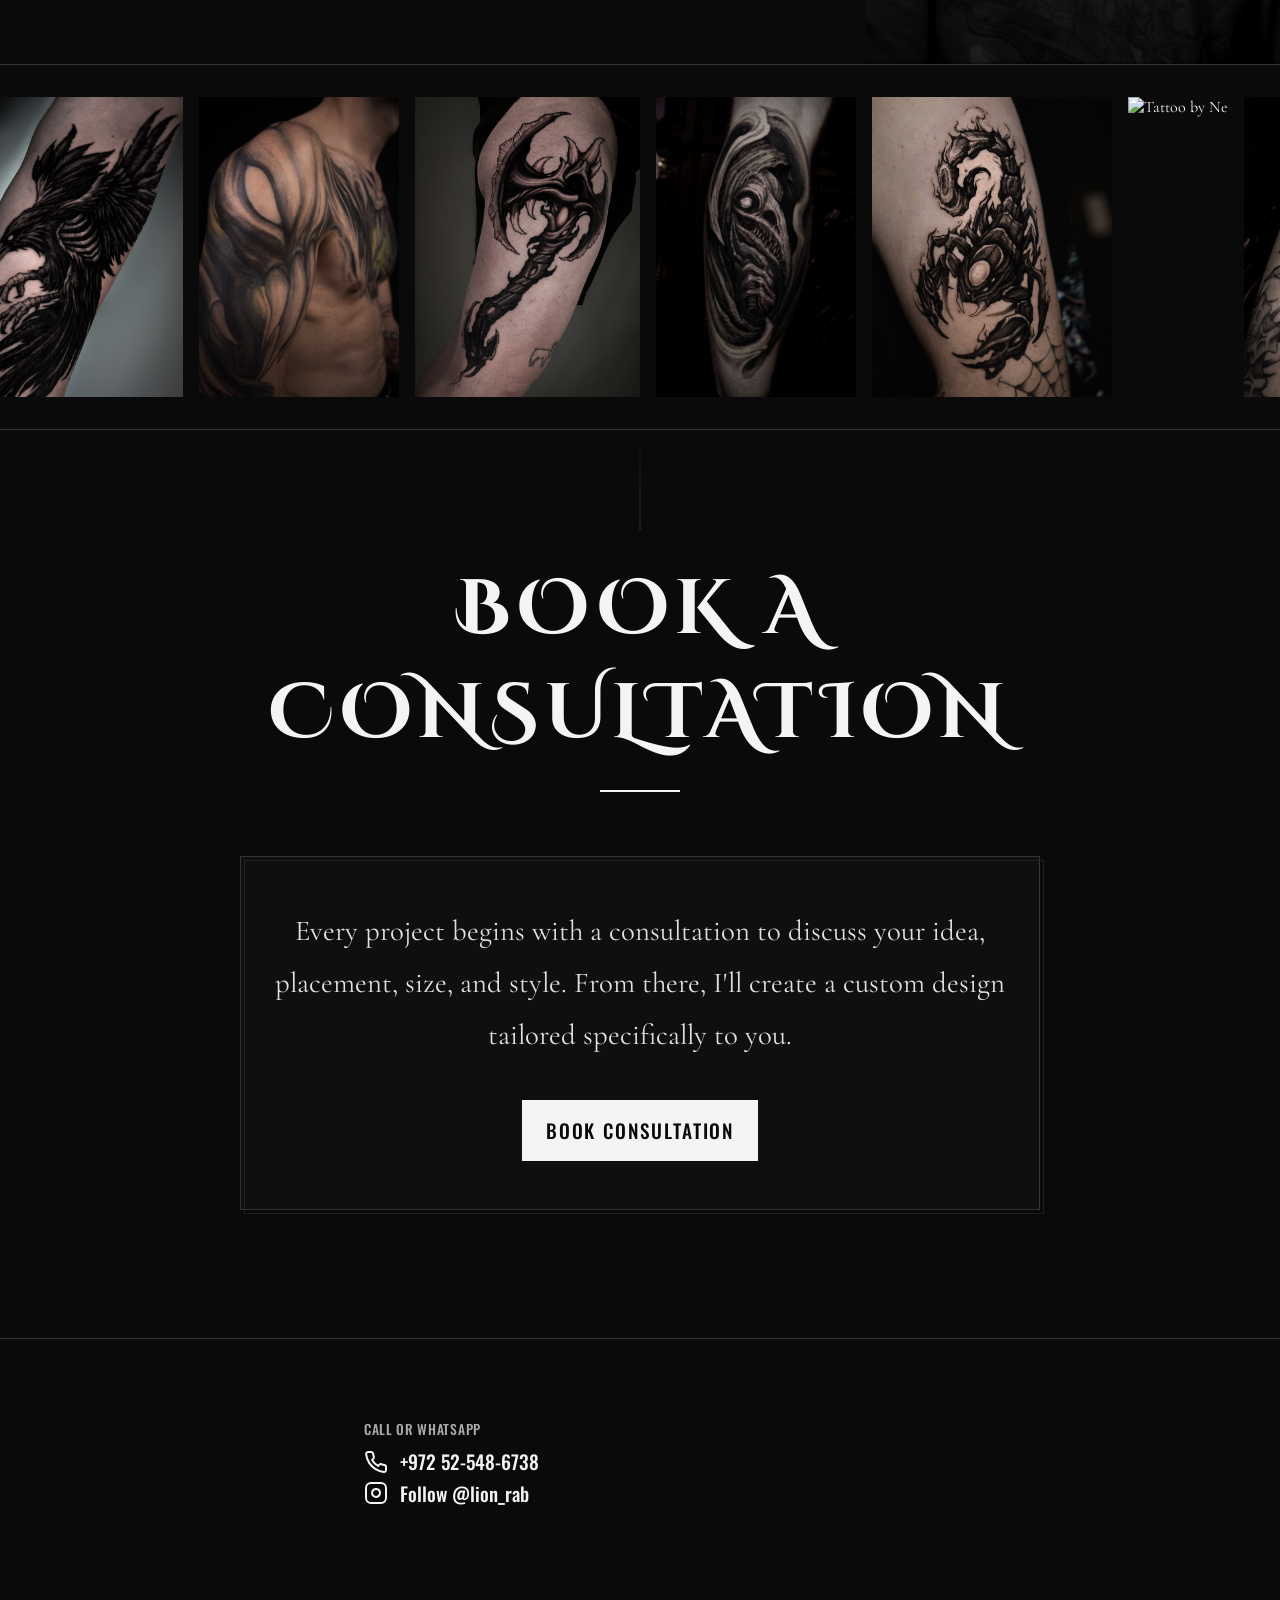
==== commit 19ed7fa9: "change video" ====
--- a/index.html
+++ b/index.html
@@ -41,7 +41,7 @@
     <!-- 1. Hero Section -->
     <section class="hero" id="hero">
         <video class="hero-video" id="hero-bg-video" autoplay muted loop playsinline poster="assets/images/1.jpg">
-            <source src="assets/videos/1.mp4" type="video/mp4">
+            <source src="assets/videos/1.MOV" type="video/mp4">
         </video>
         <div class="hero-overlay"></div>
 
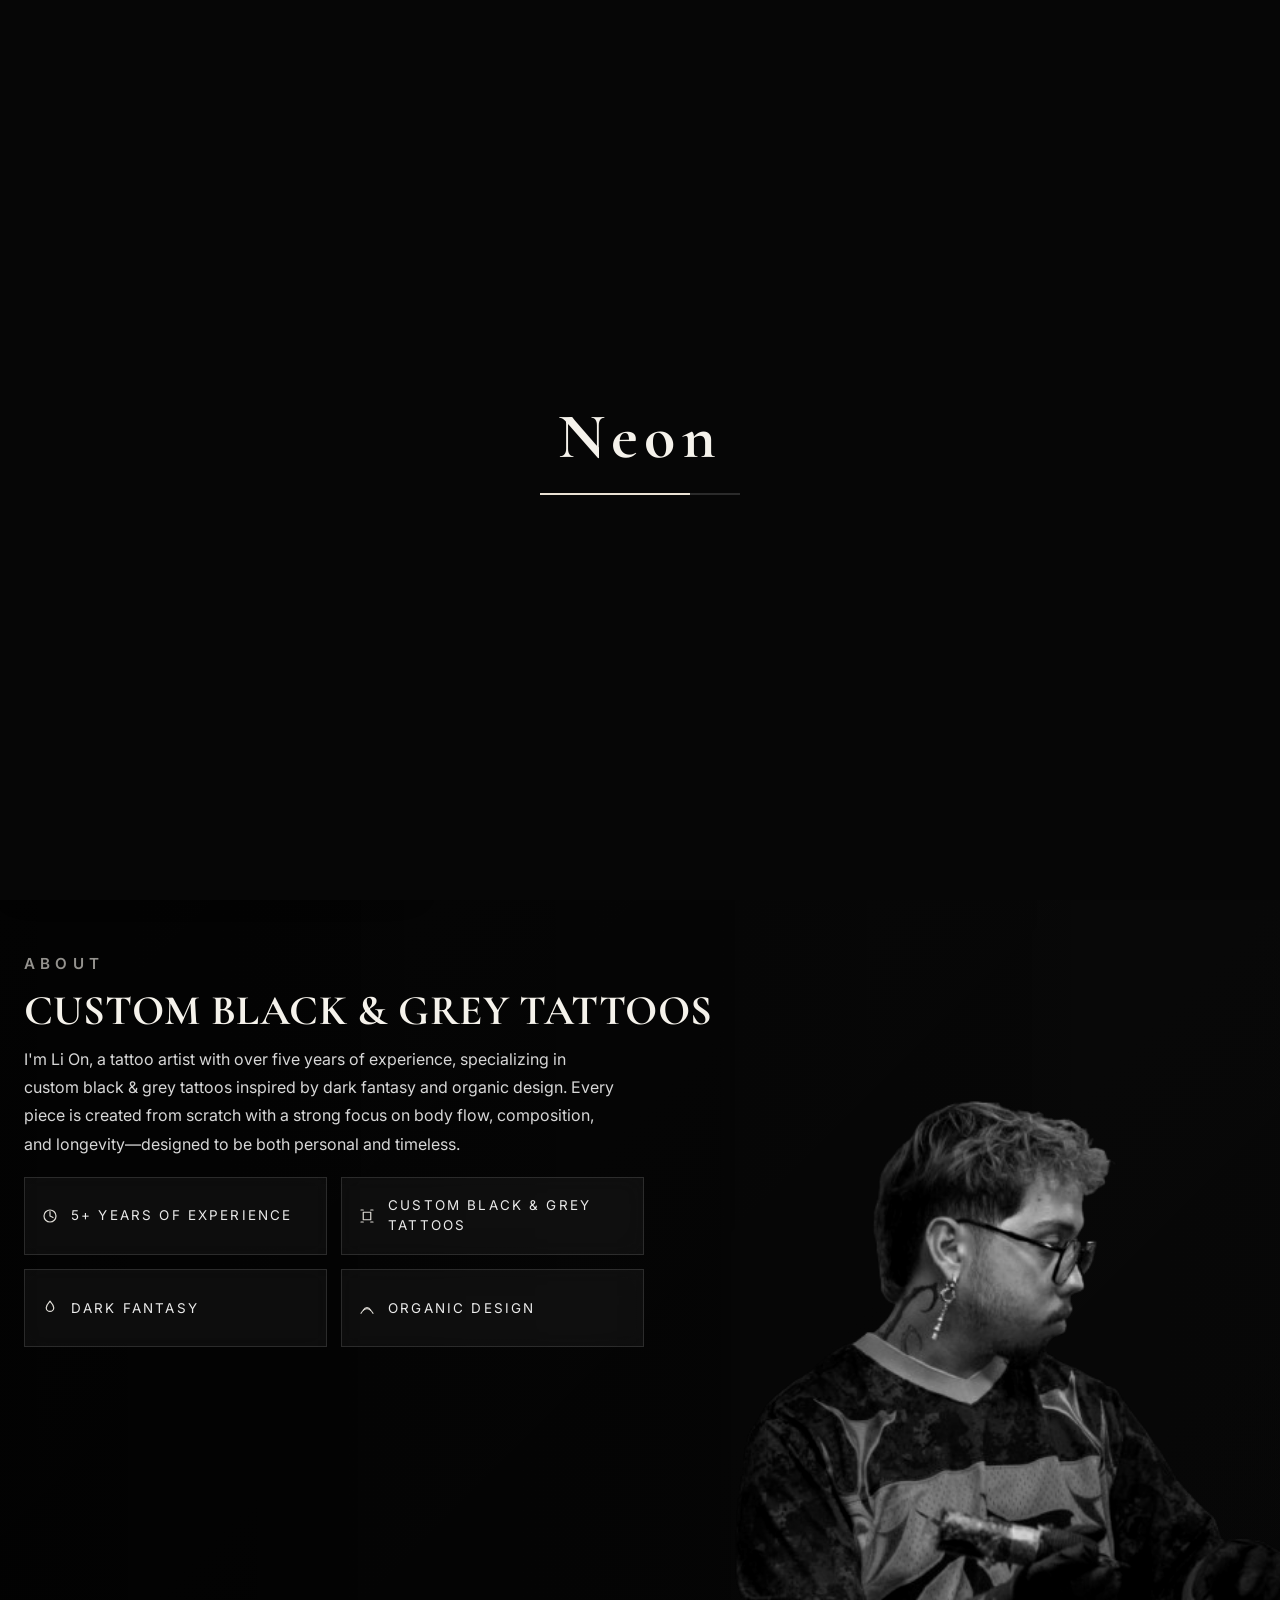
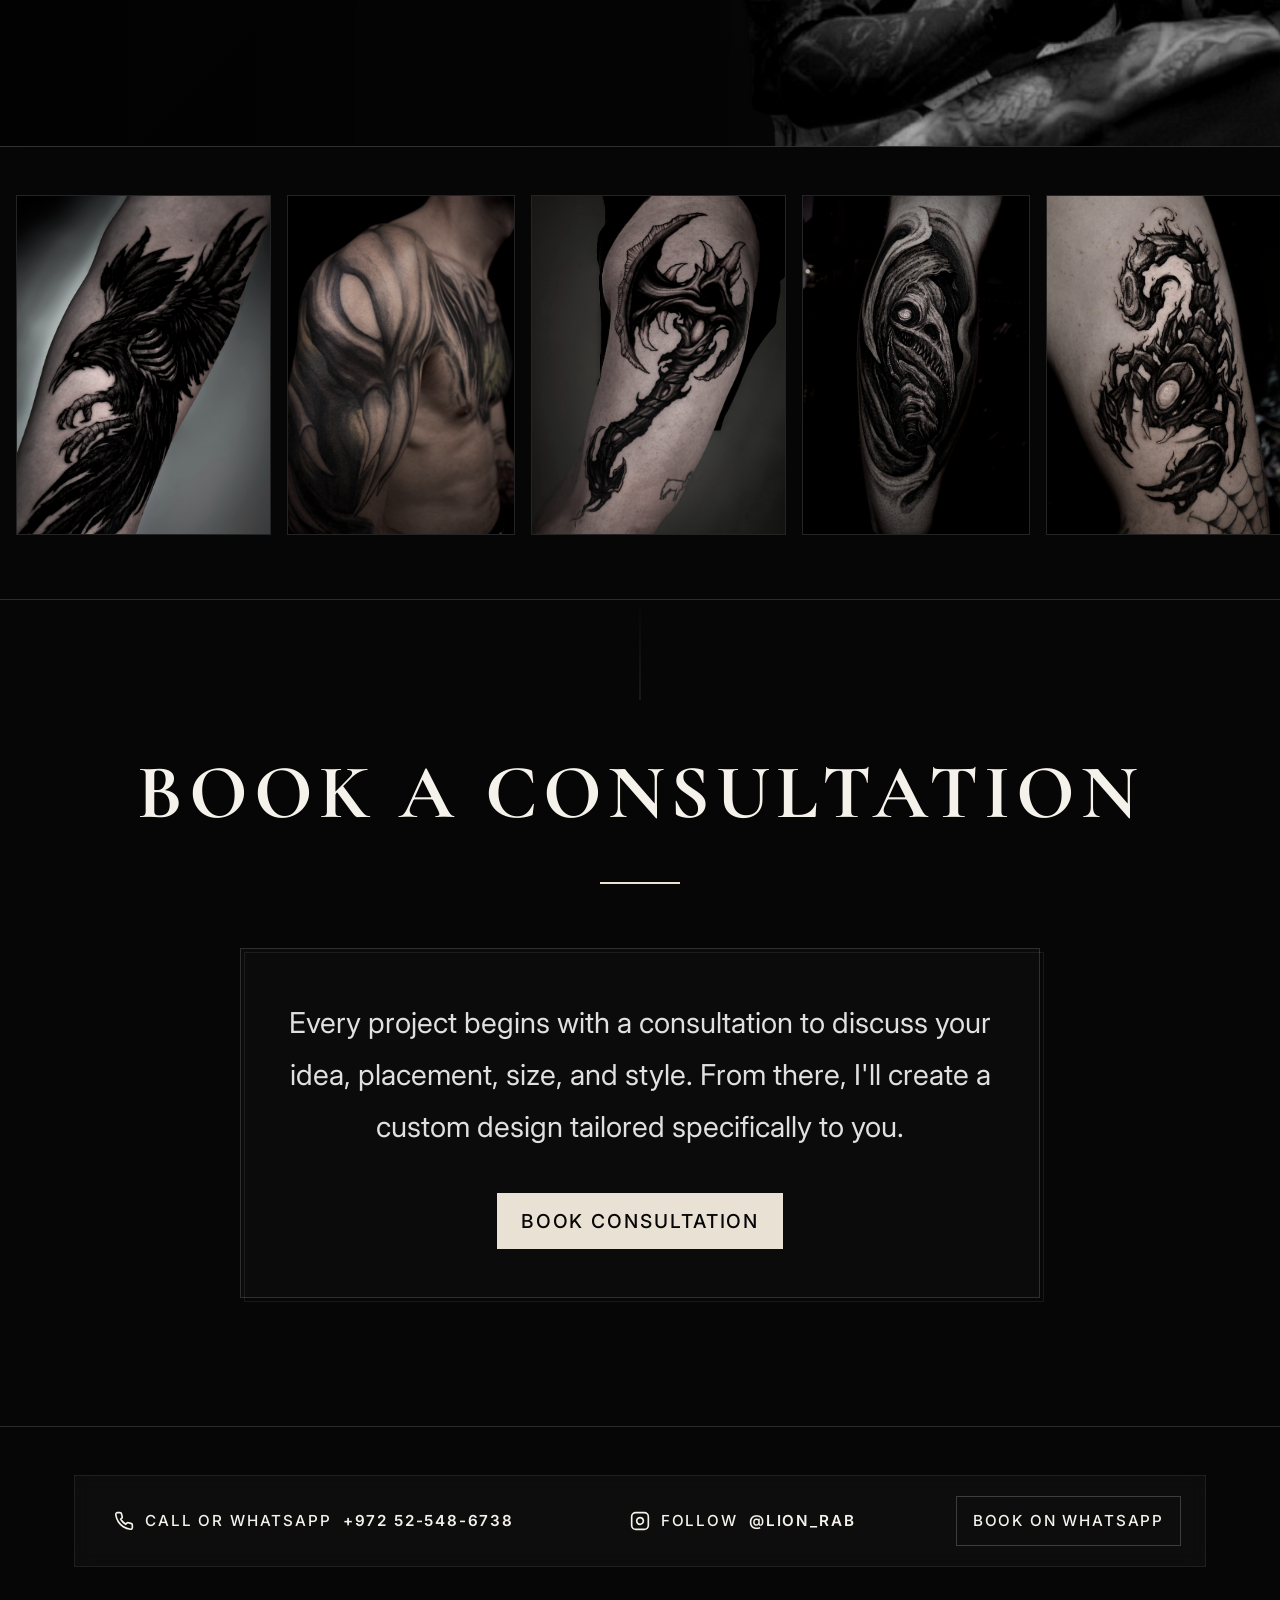
==== commit d826c62b: "redesing" ====
--- a/index.html
+++ b/index.html
@@ -7,12 +7,12 @@
     <title>Neon | Tattoo Artist | Tel Aviv-Yaffo</title>
     <meta name="description"
         content="Neon is a tattoo artist based in Tel Aviv-Yaffo, specializing in custom black & grey tattoos inspired by dark fantasy and organic design.">
-    <!-- Google Fonts: Cinzel Decorative for display, Oswald for secondary, Cormorant Garamond for body -->
+    <!-- Google Fonts: refined display and body pairing -->
     <link rel="preconnect" href="https://fonts.googleapis.com">
     <link rel="preconnect" href="https://fonts.gstatic.com" crossorigin>
-    <link href="https://fonts.googleapis.com/css2?family=Cinzel+Decorative:wght@400;700;900&family=Cormorant+Garamond:wght@300;400;500;600&family=Oswald:wght@400;500;600;700&display=swap"
+    <link href="https://fonts.googleapis.com/css2?family=Cormorant+Garamond:wght@500;600;700&family=Inter:wght@400;500;600;700&display=swap"
         rel="stylesheet">
-    <link rel="stylesheet" href="styles.css?v3">
+    <link rel="stylesheet" href="styles.css?v4">
     <link rel="icon" type="image/x-icon" href="favicon.ico">
 
     <!-- Google tag (gtag.js) -->
@@ -40,15 +40,10 @@
 
     <!-- 1. Hero Section -->
     <section class="hero" id="hero">
-        <video class="hero-video" id="hero-bg-video" autoplay muted loop playsinline poster="assets/images/1.jpg">
-            <source src="assets/videos/1.MOV" type="video/mp4">
+        <video class="hero-video" id="hero-bg-video" autoplay muted loop playsinline preload="metadata" poster="assets/images/1.jpg">
+            <source src="assets/videos/1.mp4" type="video/mp4">
         </video>
         <div class="hero-overlay"></div>
-
-        <!-- Chaotic Overlay Videos -->
-
-        <!-- Artist image — bottom left -->
-        <img src="assets/hero.png" alt="Neon — Tattoo Artist" class="hero-artist-img">
 
         <div class="hero-content">
             <div class="hero-title-block">
@@ -65,11 +60,47 @@
 
     <!-- 2. About Section -->
     <section class="about-strip" id="about">
-        <img src="assets/about.png" alt="Neon — Tattoo Artist" class="about-artist-img">
-        <div class="about-text-block">
-            <span class="about-label">About</span>
-            <h2 class="about-headline">Custom Black &amp; Grey<br>Tattoos</h2>
-            <p class="about-bio">I'm Li On, a tattoo artist with over five years of experience, specializing in custom black &amp; grey tattoos inspired by dark fantasy and organic design.<br><br>Every piece is created from scratch with a strong focus on body flow, composition, and longevity—designed to be both personal and timeless.</p>
+        <div class="about-content">
+            <div class="about-text-block">
+                <span class="about-label">About</span>
+                <h2 class="about-headline">Custom Black &amp; Grey Tattoos</h2>
+                <p class="about-bio">I'm Li On, a tattoo artist with over five years of experience, specializing in custom black &amp; grey tattoos inspired by dark fantasy and organic design. Every piece is created from scratch with a strong focus on body flow, composition, and longevity—designed to be both personal and timeless.</p>
+                <div class="about-features" aria-label="Artist specialties">
+                    <div class="feature-card">
+                        <svg viewBox="0 0 24 24" fill="none" stroke="currentColor" stroke-width="1.6" stroke-linecap="round" stroke-linejoin="round" aria-hidden="true">
+                            <circle cx="12" cy="12" r="8"></circle>
+                            <path d="M12 6v6l4 2"></path>
+                        </svg>
+                        <span>5+ Years of Experience</span>
+                    </div>
+                    <div class="feature-card">
+                        <svg viewBox="0 0 24 24" fill="none" stroke="currentColor" stroke-width="1.6" stroke-linecap="round" stroke-linejoin="round" aria-hidden="true">
+                            <path d="M7 7h10v10H7z"></path>
+                            <path d="M4 4h3"></path>
+                            <path d="M17 4h3"></path>
+                            <path d="M4 20h3"></path>
+                            <path d="M17 20h3"></path>
+                        </svg>
+                        <span>Custom Black &amp; Grey Tattoos</span>
+                    </div>
+                    <div class="feature-card">
+                        <svg viewBox="0 0 24 24" fill="none" stroke="currentColor" stroke-width="1.6" stroke-linecap="round" stroke-linejoin="round" aria-hidden="true">
+                            <path d="M12 3c-2.5 2.9-5 5.2-5 8.5a5 5 0 1 0 10 0C17 8.2 14.5 5.9 12 3z"></path>
+                        </svg>
+                        <span>Dark Fantasy</span>
+                    </div>
+                    <div class="feature-card">
+                        <svg viewBox="0 0 24 24" fill="none" stroke="currentColor" stroke-width="1.6" stroke-linecap="round" stroke-linejoin="round" aria-hidden="true">
+                            <path d="M4 19c2.5-4 5-6 8-6s5.5 2 8 6"></path>
+                            <path d="M7 15c1.4-2.2 2.8-3.4 5-3.4s3.6 1.2 5 3.4"></path>
+                        </svg>
+                        <span>Organic Design</span>
+                    </div>
+                </div>
+            </div>
+            <div class="about-visual">
+                <img src="assets/hero.png" alt="Neon — Tattoo Artist" class="about-artist-img" loading="eager">
+            </div>
         </div>
     </section>
 
@@ -191,39 +222,27 @@
         </div>
     </div>
 
-    <!-- 5. Contact Section -->
+    <!-- 5. Footer -->
     <section class="contact-section" id="contact">
-        <div class="container contact-grid contact-grid--single">
-            <div class="contact-info">
-
-                    <div class="contact-methods">
-                        <p class="phone-label">Call or WhatsApp</p>
-                        <div class="phone-actions">
-                            <a href="tel:+972525486738" class="contact-link">
-                                <svg width="24" height="24" viewBox="0 0 24 24" fill="none" stroke="currentColor"
-                                    stroke-width="2">
-                                    <path
-                                        d="M22 16.92v3a2 2 0 0 1-2.18 2 19.79 19.79 0 0 1-8.63-3.07 19.5 19.5 0 0 1-6-6 19.79 19.79 0 0 1-3.07-8.67A2 2 0 0 1 4.11 2h3a2 2 0 0 1 2 1.72 12.84 12.84 0 0 0 .7 2.81 2 2 0 0 1-.45 2.11L8.09 9.91a16 16 0 0 0 6 6l1.27-1.27a2 2 0 0 1 2.11-.45 12.84 12.84 0 0 0 2.81.7A2 2 0 0 1 22 16.92z">
-                                    </path>
-                                </svg>
-                                +972 52-548-6738
-                            </a>
-                        </div>
-                    </div>
-
-                    <div class="social-link">
-                        <a href="https://www.instagram.com/lion_rab/" target="_blank" rel="noopener noreferrer"
-                            class="instagram-btn">
-                            <svg width="24" height="24" viewBox="0 0 24 24" fill="none" stroke="currentColor"
-                                stroke-width="2">
-                                <rect x="2" y="2" width="20" height="20" rx="5" ry="5"></rect>
-                                <path d="M16 11.37A4 4 0 1 1 12.63 8 4 4 0 0 1 16 11.37z"></path>
-                                <line x1="17.5" y1="6.5" x2="17.51" y2="6.5"></line>
-                            </svg>
-                            Follow @lion_rab
-                        </a>
-                    </div>
-                </div>
+        <div class="container">
+            <div class="contact-bar">
+                <a href="tel:+972525486738" class="contact-link">
+                    <svg width="20" height="20" viewBox="0 0 24 24" fill="none" stroke="currentColor" stroke-width="2" aria-hidden="true">
+                        <path d="M22 16.92v3a2 2 0 0 1-2.18 2 19.79 19.79 0 0 1-8.63-3.07 19.5 19.5 0 0 1-6-6 19.79 19.79 0 0 1-3.07-8.67A2 2 0 0 1 4.11 2h3a2 2 0 0 1 2 1.72 12.84 12.84 0 0 0 .7 2.81 2 2 0 0 1-.45 2.11L8.09 9.91a16 16 0 0 0 6 6l1.27-1.27a2 2 0 0 1 2.11-.45 12.84 12.84 0 0 0 2.81.7A2 2 0 0 1 22 16.92z"></path>
+                    </svg>
+                    <span>Call or WhatsApp</span>
+                    <strong>+972 52-548-6738</strong>
+                </a>
+                <a href="https://www.instagram.com/lion_rab/" target="_blank" rel="noopener noreferrer" class="instagram-btn">
+                    <svg width="20" height="20" viewBox="0 0 24 24" fill="none" stroke="currentColor" stroke-width="2" aria-hidden="true">
+                        <rect x="2" y="2" width="20" height="20" rx="5" ry="5"></rect>
+                        <path d="M16 11.37A4 4 0 1 1 12.63 8 4 4 0 0 1 16 11.37z"></path>
+                        <line x1="17.5" y1="6.5" x2="17.51" y2="6.5"></line>
+                    </svg>
+                    <span>Follow</span>
+                    <strong>@lion_rab</strong>
+                </a>
+                <a href="https://wa.me/972525486738?text=Hi%2C%20I%27m%20interested%20in%20a%20tattoo" target="_blank" rel="noopener noreferrer" class="footer-book-btn">Book on WhatsApp</a>
             </div>
         </div>
     </section>
@@ -254,7 +273,7 @@
         </div>
     </div>
 
-    <script src="script.js"></script>
+    <script src="script.js?v4"></script>
 </body>
 
 </html>
--- a/styles.css
+++ b/styles.css
@@ -1,18 +1,18 @@
 :root {
     /* Colors */
-    --bg-color: #0a0a0a;
-    --text-color: #f4f4f4;
-    --accent-color: #f4f4f4;
-    --border-color: #333333;
+    --bg-color: #060606;
+    --text-color: #f5f2eb;
+    --accent-color: #e9e1d3;
+    --border-color: rgba(255, 255, 255, 0.15);
 
     /* Typography */
-    --font-display: 'Cinzel Decorative', serif;
-    --font-secondary: 'Oswald', sans-serif;
-    --font-body: 'Cormorant Garamond', serif;
+    --font-display: 'Cormorant Garamond', serif;
+    --font-secondary: 'Inter', sans-serif;
+    --font-body: 'Inter', sans-serif;
 
     /* Layout */
     --global-padding: 1.5rem;
-    --max-width: 1200px;
+    --max-width: 1180px;
     --cta-height: 70px;
 }
 
@@ -33,12 +33,13 @@
     background-color: var(--bg-color);
     color: var(--text-color);
     font-family: var(--font-body);
+    font-size: 18px;
+    line-height: 1.7;
     -webkit-font-smoothing: antialiased;
     overflow-x: hidden;
     width: 100%;
     max-width: 100vw;
     padding-bottom: var(--cta-height);
-    /* Space for fixed CTA */
 }
 
 a {
@@ -118,135 +119,121 @@
    ============================ */
 .hero {
     position: relative;
-    height: 100vh;
+    min-height: 100vh;
     width: 100%;
     display: flex;
     align-items: center;
     justify-content: center;
     overflow: hidden;
+    background: #050505;
+    isolation: isolate;
 }
 
 .hero-video {
     position: absolute;
-    top: 50%;
-    left: 50%;
+    inset: 0;
+    width: 100%;
+    height: 100%;
     min-width: 100%;
     min-height: 100%;
-    width: auto;
-    height: auto;
-    transform: translate(-50%, -50%);
     object-fit: cover;
+    object-position: center;
     z-index: 1;
+    transform: translate3d(0, 0, 0);
+    will-change: transform;
 }
 
 .hero-overlay {
     position: absolute;
-    top: 0;
-    left: 0;
-    width: 100%;
-    height: 100%;
-    background-color: rgba(10, 10, 10, 0.6);
-    /* Dark overlay to make text/logo pop */
+    inset: 0;
+    background: linear-gradient(to bottom, rgba(0, 0, 0, 0.25), rgba(0, 0, 0, 0.8));
     z-index: 2;
 }
 
 .hero-content {
     position: absolute;
     z-index: 10;
-    left: 4vw;
-    bottom: 10vh;
+    left: clamp(1rem, 4vw, 4rem);
+    bottom: clamp(4rem, 10vh, 7rem);
     text-align: left;
     display: flex;
     align-items: flex-end;
     justify-content: flex-start;
+    will-change: transform, opacity;
 }
 
 .hero-title-block {
     display: flex;
     flex-direction: column;
     align-items: flex-start;
-    gap: 0.5rem;
-    border-left: 3px solid var(--text-color);
-    padding-left: 1.5rem;
+    gap: 0.35rem;
+    border-left: 2px solid rgba(255, 255, 255, 0.95);
+    padding-left: 1.3rem;
 }
 
 .hero-subtitle {
     font-family: var(--font-secondary);
-    font-size: clamp(0.7rem, 1.2vw, 0.95rem);
-    font-weight: 500;
-    letter-spacing: 0.35em;
+    font-size: clamp(0.95rem, 1.8vw, 1.2rem);
+    font-weight: 600;
+    letter-spacing: 0.34em;
     text-transform: uppercase;
     color: var(--text-color);
-    opacity: 0.7;
+    opacity: 0.78;
     text-align: left;
 }
 
 .hero-title {
     font-family: var(--font-display);
-    font-size: clamp(4rem, 18vw, 16rem);
-    line-height: 0.85;
-    letter-spacing: -0.02em;
+    font-size: clamp(5rem, 10vw, 8.8rem);
+    line-height: 0.8;
+    letter-spacing: 0.02em;
     color: var(--text-color);
     text-align: left;
     word-break: break-word;
+    text-transform: uppercase;
+    text-shadow: 0 14px 44px rgba(0, 0, 0, 0.42);
 }
 
 .hero-tagline {
     font-family: var(--font-secondary);
-    font-size: clamp(0.65rem, 1vw, 0.85rem);
-    font-weight: 400;
-    letter-spacing: 0.25em;
+    font-size: clamp(0.95rem, 1.2vw, 1.1rem);
+    font-weight: 500;
+    letter-spacing: 0.3em;
     text-transform: uppercase;
     color: var(--text-color);
-    opacity: 0.5;
-}
-
-/* Artist transparent image — bottom right */
-.hero-artist-img {
-    position: absolute;
-    bottom: 0;
-    right: 0;
-    z-index: 5;
-    height: clamp(55vh, 75vh, 90vh);
-    width: auto;
-    object-fit: contain;
-    object-position: bottom right;
-    pointer-events: none;
-    user-select: none;
-}
-
-/* Chaotic Overlay Videos */
-
-
+    opacity: 0.65;
+}
 
 .scroll-indicator {
     position: absolute;
-    bottom: 2rem;
+    bottom: 1.6rem;
     left: 50%;
     transform: translateX(-50%);
     z-index: 3;
     display: flex;
     flex-direction: column;
     align-items: center;
-    gap: 0.5rem;
+    gap: 0.45rem;
+    will-change: transform, opacity;
 }
 
 .scroll-indicator span {
     font-family: var(--font-secondary);
-    font-size: 1rem;
-    letter-spacing: 0.2em;
-    font-weight: 500;
+    font-size: 0.9rem;
+    letter-spacing: 0.24em;
+    font-weight: 600;
+    color: rgba(255, 255, 255, 0.9);
 }
 
 .scroll-indicator .line {
     width: 2px;
-    height: 40px;
-    background-color: var(--text-color);
-    animation: scrollLine 2s infinite ease-in-out;
+    height: 42px;
+    background: linear-gradient(to bottom, rgba(255, 255, 255, 0.95), rgba(255, 255, 255, 0.1));
+    animation: scrollPulse 2.2s infinite ease-in-out;
     transform-origin: top;
 }
 
-@keyframes scrollLine {
+@keyframes scrollPulse {
     0% {
         transform: scaleY(0);
         opacity: 0;
@@ -268,175 +255,177 @@
    ============================ */
 .about-strip {
     position: relative;
-    min-height: 85vh;
-    display: flex;
-    align-items: center;
-    justify-content: flex-start;
     overflow: hidden;
     border-bottom: 1px solid var(--border-color);
-    background-color: var(--bg-color);
-    padding: 5rem var(--global-padding);
-}
-
-/* Artist image — bottom right */
-.about-artist-img {
-    position: absolute;
-    bottom: 0;
-    right: 0;
-    height: clamp(60vh, 82vh, 96vh);
-    width: auto;
-    object-fit: contain;
-    object-position: bottom right;
-    pointer-events: none;
-    user-select: none;
+    background: linear-gradient(135deg, rgba(255,255,255,0.03), rgba(255,255,255,0.01));
+    padding: 3.2rem var(--global-padding) 2.4rem;
+}
+
+.about-strip::before {
+    content: '';
+    position: absolute;
+    inset: 0;
+    background: linear-gradient(90deg, rgba(0,0,0,0.8) 0%, rgba(0,0,0,0.56) 48%, rgba(0,0,0,0.18) 100%);
+    z-index: 0;
+}
+
+.about-content {
+    position: relative;
     z-index: 1;
-    filter: grayscale(100%);
-}
-
-/* Text block — left side */
+    min-height: min(84vh, 760px);
+    display: flex;
+    flex-direction: column;
+    justify-content: flex-start;
+    gap: 1.2rem;
+}
+
 .about-text-block {
     position: relative;
     z-index: 2;
-    max-width: 460px;
+    max-width: 700px;
+    width: 100%;
     text-align: left;
-    padding-left: 1.5rem;
-    border-left: 3px solid var(--text-color);
-    margin-left: 2vw;
-    align-self: center;
+    padding: 0;
+    border-left: none;
+    margin-left: 0;
+    margin-bottom: 0;
+}
+
+.about-visual {
+    position: absolute;
+    right: -4rem;
+    bottom: -2rem;
+    display: flex;
+    justify-content: flex-end;
+    pointer-events: none;
+    width: min(100%, 1080px);
+    z-index: 0;
+    opacity: 1;
+}
+
+.about-artist-img {
+    width: min(100%, 1080px);
+    height: auto;
+    max-height: 88vh;
+    object-fit: contain;
+    object-position: bottom right;
+    filter: grayscale(100%) contrast(1.06);
+    opacity: 0.98;
+    margin-left: auto;
+    position:relative;
+    bottom:-7px;
 }
 
 .about-label {
     display: block;
     font-family: var(--font-secondary);
-    font-size: clamp(0.85rem, 1.2vw, 1rem);
-    font-weight: 500;
-    letter-spacing: 0.4em;
+    font-size: clamp(0.82rem, 1.2vw, 0.95rem);
+    font-weight: 600;
+    letter-spacing: 0.34em;
     text-transform: uppercase;
     color: var(--text-color);
-    opacity: 0.5;
-    margin-bottom: 1rem;
+    opacity: 0.6;
+    margin-bottom: 0.85rem;
 }
 
 .about-headline {
     font-family: var(--font-display);
-    font-size: clamp(2.5rem, 5vw, 5rem);
-    line-height: 0.9;
-    letter-spacing: 0.02em;
+    font-size: clamp(2rem, 3.3vw, 3rem);
+    line-height: 0.95;
+    letter-spacing: 0.01em;
     text-transform: uppercase;
     color: var(--text-color);
-    margin-bottom: 2rem;
+    margin-bottom: 0.9rem;
 }
 
 .about-bio {
-    font-size: clamp(1.1rem, 1.5vw, 1.3rem);
-    line-height: 1.85;
-    color: #bbb;
+    font-size: clamp(1rem, 1.2vw, 1.14rem);
+    line-height: 1.76;
+    color: #d7d7d7;
     text-align: left;
     margin: 0;
-}
-
-/* ── Mobile: keep side-by-side, image scaled on right ── */
+    max-width: 60ch;
+}
+
+.about-features {
+    display: grid;
+    grid-template-columns: repeat(2, minmax(0, 1fr));
+    gap: 0.9rem;
+    margin-top: 1.2rem;
+    max-width: 620px;
+}
+
+.feature-card {
+    padding: 0.9rem 1rem;
+    border: 1px solid rgba(255, 255, 255, 0.12);
+    background: rgba(255, 255, 255, 0.045);
+    backdrop-filter: blur(10px);
+    -webkit-backdrop-filter: blur(10px);
+    display: flex;
+    align-items: center;
+    gap: 0.75rem;
+    min-height: 78px;
+    transition: transform 0.2s ease, border-color 0.2s ease, box-shadow 0.2s ease;
+}
+
+.feature-card:hover {
+    transform: translateY(-4px);
+    border-color: rgba(255, 255, 255, 0.25);
+    box-shadow: 0 12px 32px rgba(0, 0, 0, 0.24);
+}
+
+.feature-card svg {
+    width: 18px;
+    height: 18px;
+    color: var(--text-color);
+    opacity: 0.9;
+    flex-shrink: 0;
+}
+
+.feature-card span {
+    font-family: var(--font-secondary);
+    font-size: 0.84rem;
+    letter-spacing: 0.16em;
+    text-transform: uppercase;
+    color: #ebebeb;
+    line-height: 1.45;
+}
+
 @media (max-width: 767px) {
     .about-strip {
-        min-height: 90vh;
-        align-items: flex-end;
-        padding: 0 1.2rem 3.5rem;
+        padding: 2.2rem 1rem 1.4rem;
+    }
+
+    .about-content {
+        min-height: 70vh;
+    }
+
+    .about-text-block {
+        max-width: 100%;
+        padding-right: 1rem;
+    }
+
+    .about-visual {
+        right: -1rem;
+        bottom: -0.2rem;
+        width: min(100%, 360px);
     }
 
     .about-artist-img {
-        height: 72vh;
-        opacity: 0.85;
-    }
-
-    .about-text-block {
-        margin-left: 0;
-        max-width: 58vw;
-        padding-left: 1rem;
-        border-left-width: 2px;
-    }
-
-    .about-headline {
-        font-size: clamp(2rem, 8vw, 3.5rem);
-        margin-bottom: 1.2rem;
-    }
-
-    .about-bio {
-        font-size: clamp(1rem, 2.5vw, 1.15rem);
-        line-height: 1.75;
-        max-width: 100%;
-    }
-
-    /* Hero mobile adjustments */
-    .hero-content {
-        left: 1rem;
-        top: 15vh;
-        bottom: auto;
-        align-items: flex-start;
-    }
-
-    .hero-title-block {
-        padding-left: 1rem;
-        border-left-width: 2px;
-    }
-
-    .hero-subtitle {
-        font-size: 1.2rem;
-    }
-
-    .hero-title {
-        font-size: clamp(5rem, 25vw, 12rem);
-    }
-
-    .hero-tagline {
-        font-size: 1rem;
-    }
-
-    .hero-artist-img {
-        height: 55vh;
-        opacity: 0.9;
-    }
-
-    /* Gallery mobile */
-    .marquee-content img {
-        height: 200px;
-    }
-
-    /* Contact section mobile */
-    .contact-section {
-        padding: 3rem 0;
-    }
-
-    /* Form actions mobile */
-    .form-actions {
-        flex-direction: column;
-        gap: 0.75rem;
-    }
-
-    .btn {
-        width: 100%;
-    }
-
-    /* Global CTA mobile */
-    .global-cta {
-        font-size: 1.2rem;
-        height: 60px;
-    }
-
-    body {
-        padding-bottom: 60px;
-    }
-
-    /* Cookie banner mobile */
-    .cookie-banner {
-        left: 1rem;
-        right: 1rem;
-        bottom: 1rem;
-        max-width: none;
-        width: calc(100% - 2rem);
-    }
-
-    body.cta-visible .cookie-banner {
-        bottom: calc(60px + 1rem);
+        max-height: 42vh;
+        width: min(100%, 320px);
+        bottom: -14px;
+    }
+
+    .about-features {
+        margin-top: 1rem;
+        grid-template-columns: repeat(2, minmax(0, 1fr));
+    }
+}
+
+@media (max-width: 480px) {
+    .about-features {
+        grid-template-columns: 1fr;
     }
 }
 
@@ -444,7 +433,7 @@
    3. Gallery (Marquee)
    ============================ */
 .gallery-section {
-    padding: 2rem 0;
+    padding: 3rem 0 4rem;
     overflow: hidden;
     background: var(--bg-color);
     border-bottom: 1px solid var(--border-color);
@@ -452,13 +441,22 @@
 
 .marquee-container {
     width: 100%;
-    overflow: hidden;
+    overflow-x: auto;
+    overflow-y: hidden;
     white-space: nowrap;
     position: relative;
     display: flex;
     cursor: grab;
-    touch-action: pan-y;
+    touch-action: pan-x;
     user-select: none;
+    scroll-behavior: auto;
+    overscroll-behavior: contain;
+    scrollbar-width: none;
+    -ms-overflow-style: none;
+}
+
+.marquee-container::-webkit-scrollbar {
+    display: none;
 }
 
 .marquee-container:active {
@@ -468,33 +466,25 @@
 .marquee-content {
     display: flex;
     gap: 1rem;
-    padding-left: 1rem;
+    padding: 0 1rem;
+    width: max-content;
     will-change: transform;
 }
 
 .marquee-content img {
-    height: 300px;
+    height: clamp(220px, 30vw, 340px);
     width: auto;
     object-fit: cover;
-    filter: grayscale(20%);
-    transition: filter 0.3s ease;
+    filter: grayscale(55%) contrast(1.05);
+    transition: filter 0.3s ease, transform 0.3s ease;
     cursor: pointer;
+    flex-shrink: 0;
+    border: 1px solid rgba(255, 255, 255, 0.12);
 }
 
 .marquee-content img:hover {
     filter: grayscale(0%);
-}
-
-@keyframes marquee {
-    0% {
-        transform: translateX(0);
-    }
-
-    100% {
-        transform: translateX(-50%);
-    }
-
-    /* Scrolls exactly half its duplicated width */
+    transform: translateY(-2px);
 }
 
 /* ============================
@@ -606,7 +596,7 @@
     left: 0;
     width: 100%;
     height: 100vh;
-    background-color: rgba(10, 10, 10, 0.98);
+    background-color: #060606;
     z-index: 10000;
     display: flex;
     align-items: center;
@@ -617,6 +607,56 @@
 }
 
 @media (max-width: 767px) {
+    .about-strip {
+        padding: 2.2rem 1rem 1.4rem;
+    }
+
+    .about-content {
+        min-height: auto;
+        gap: 0.9rem;
+    }
+
+    .about-strip::before {
+        background: linear-gradient(180deg, rgba(0,0,0,0.8) 0%, rgba(0,0,0,0.55) 100%);
+    }
+
+    .about-text-block {
+        padding-right: 0.3rem;
+        margin-left: 0;
+        margin-bottom: 0;
+    }
+
+    .about-visual {
+        position: absolute;
+        right: -0.8rem;
+        bottom: -0.4rem;
+        width: min(100%, 420px);
+        justify-content: flex-end;
+        margin-top: 0;
+    }
+
+    .about-artist-img {
+        max-height: 46vh;
+        width: min(100%, 420px);
+        opacity: 0.96;
+    }
+
+    .about-headline {
+        font-size: clamp(2rem, 8vw, 3rem);
+        margin-bottom: 1rem;
+    }
+
+    .about-bio {
+        font-size: 1rem;
+        line-height: 1.75;
+        max-width: 100%;
+    }
+
+    .about-features {
+        grid-template-columns: repeat(2, minmax(0, 1fr));
+        gap: 0.7rem;
+    }
+
     .booking-modal {
         align-items: flex-start;
         padding-top: 4rem;
@@ -640,7 +680,7 @@
 
     .section-title {
         margin-bottom: 2.5rem;
-        font-size:1.2rem;
+        font-size: clamp(1.35rem, 6vw, 1.8rem);
     }
 
     .booking-text-wrapper {
@@ -649,6 +689,22 @@
 
     .booking-description {
         margin-bottom: 2rem;
+        font-size: 1rem;
+    }
+
+    .form-actions {
+        flex-direction: column;
+        gap: 0.8rem;
+    }
+
+    .btn {
+        width: 100%;
+        min-height: 44px;
+    }
+
+    .chip {
+        width: 100%;
+        text-align: center;
     }
 }
 
@@ -877,73 +933,68 @@
 }
 
 /* ============================
-   5. Contact Section
+   5. Footer
    ============================ */
 .contact-section {
-    padding: 5rem 0;
+    padding: 3rem 0 4rem;
     border-top: 1px solid var(--border-color);
-}
-
-.contact-grid {
-    display: grid;
-    grid-template-columns: 1fr;
-    gap: 3rem;
-}
-
-@media (min-width: 768px) {
-    .contact-grid {
-        grid-template-columns: 1fr 1fr;
-    }
-}
-
-.contact-grid--single {
-    grid-template-columns: 1fr;
-}
-
-@media (min-width: 768px) {
-    .contact-grid--single {
-        grid-template-columns: 1fr;
-        max-width: 600px;
-    }
-}
-
-.contact-details {
-    display: flex;
-    flex-direction: column;
-    gap: 2rem;
-}
-
-.address {
-    font-size: 1.2rem;
-    line-height: 1.5;
-}
-
-.powered-by {
-    font-family: var(--font-display);
-    font-size: 1.5rem;
-    color: var(--accent-color);
-    letter-spacing: 0.1em;
-}
-
-.phone-label {
-    font-family: var(--font-secondary);
-    font-weight: 500;
-    text-transform: uppercase;
-    letter-spacing: 0.05em;
-    margin-bottom: 0.5rem;
-    font-size: 0.85rem;
-    color: #aaa;
+    background: var(--bg-color);
+}
+
+.contact-bar {
+    display: flex;
+    align-items: center;
+    justify-content: space-between;
+    gap: 1rem;
+    padding: 1.25rem 1.5rem;
+    border: 1px solid rgba(255, 255, 255, 0.08);
+    background: rgba(255, 255, 255, 0.03);
+    backdrop-filter: blur(10px);
+    -webkit-backdrop-filter: blur(10px);
+    flex-wrap: nowrap;
+}
+
+
+@media (max-width: 767px) {
+    .contact-bar {
+        flex-direction: column;
+        align-items: center;
+        justify-content: center;
+        text-align: center;
+        gap: 0.8rem;
+        padding: 1.25rem 1rem;
+    }
+
+    .contact-link,
+    .instagram-btn,
+    .footer-book-btn {
+        width: 100%;
+        min-height: 44px;
+        padding: 0.8rem 1rem;
+    }
 }
 
 .contact-link,
-.instagram-btn {
+.instagram-btn,
+.footer-book-btn {
     display: inline-flex;
     align-items: center;
-    gap: 0.75rem;
+    justify-content: center;
+    gap: 0.7rem;
     font-family: var(--font-secondary);
-    font-size: 1.2rem;
+    font-size: 0.95rem;
     font-weight: 500;
-    transition: color 0.2s ease;
+    letter-spacing: 0.12em;
+    text-transform: uppercase;
+    transition: color 0.2s ease, border-color 0.2s ease, background-color 0.2s ease;
+    min-height: 44px;
+    padding: 0.75rem 0.95rem;
+}
+
+.contact-link strong,
+.instagram-btn strong {
+    font-weight: 600;
+    color: var(--text-color);
 }
 
 .contact-link:hover,
@@ -951,7 +1002,17 @@
     color: var(--accent-color);
 }
 
-
+.footer-book-btn {
+    padding: 0.7rem 1rem;
+    border: 1px solid rgba(255, 255, 255, 0.2);
+    background: transparent;
+    color: var(--text-color);
+}
+
+.footer-book-btn:hover {
+    border-color: var(--text-color);
+    background: rgba(255, 255, 255, 0.08);
+}
 
 /* ============================
    6. Global CTA
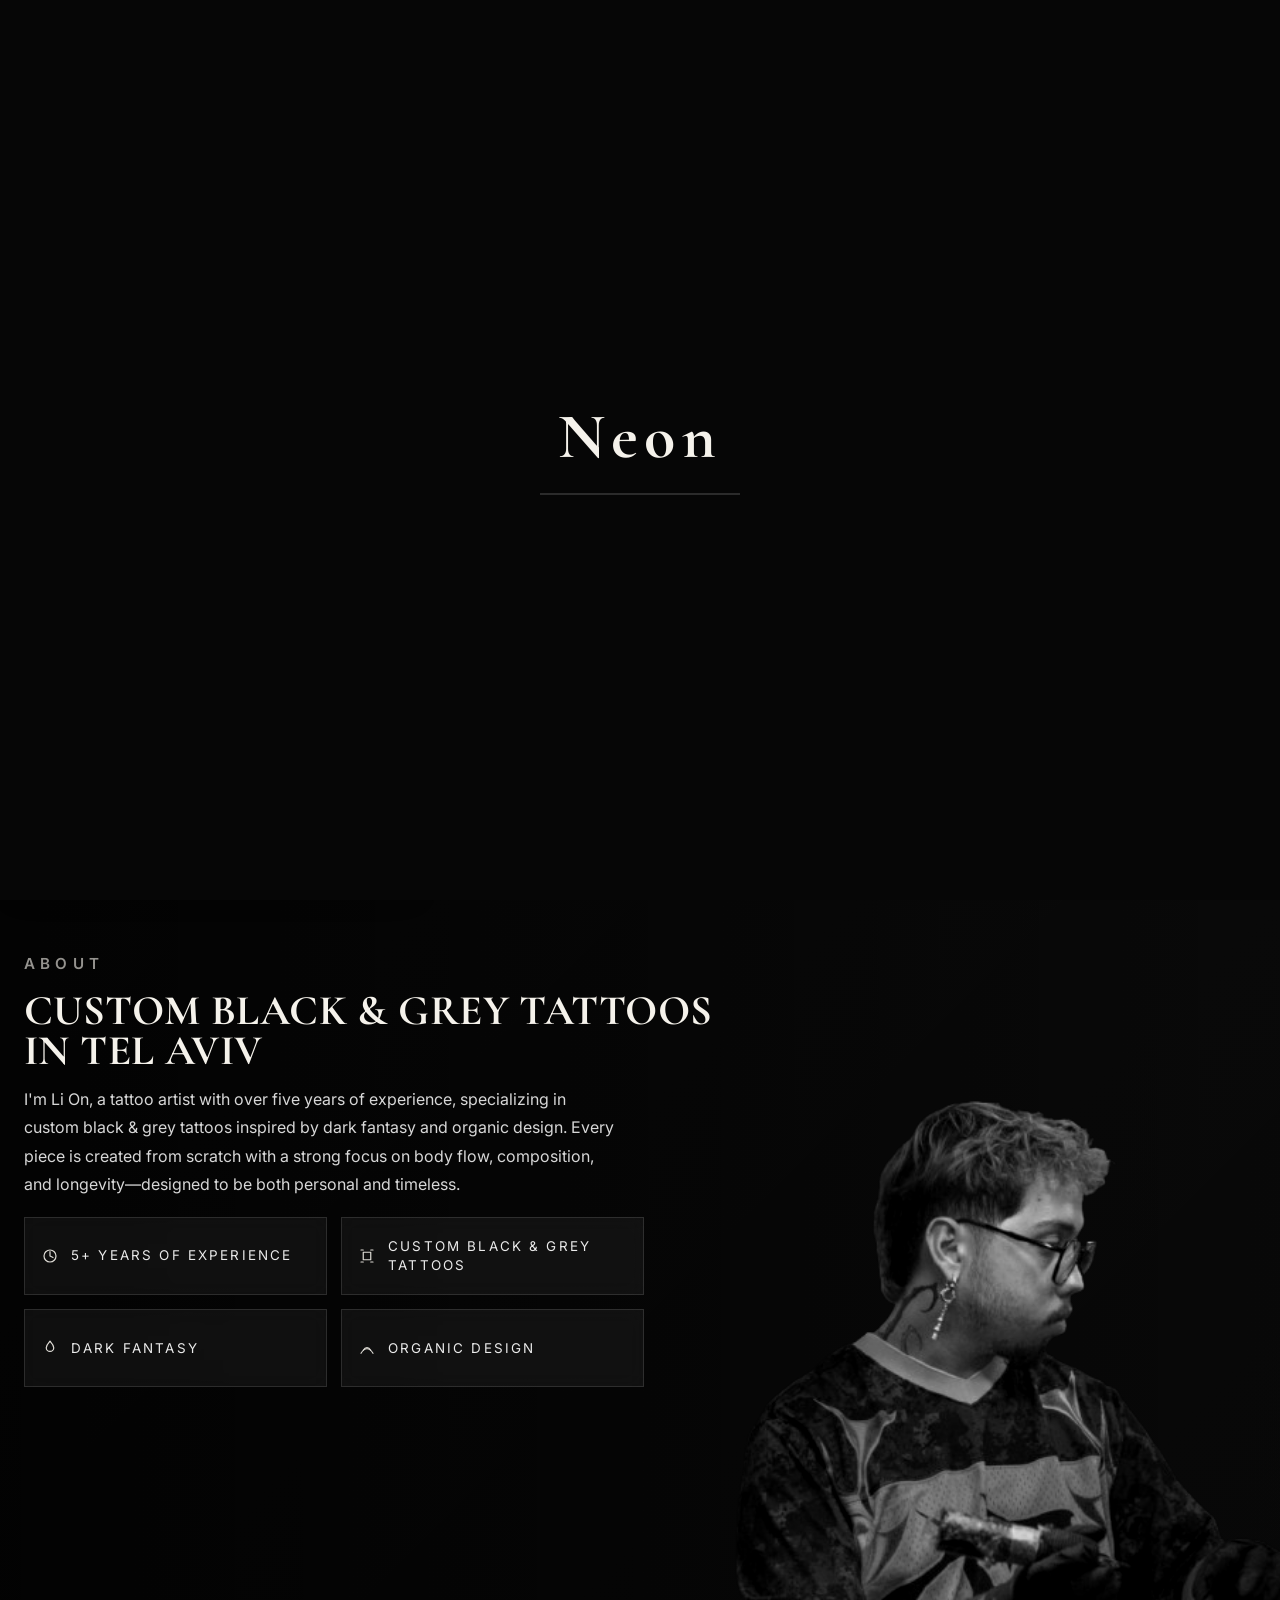
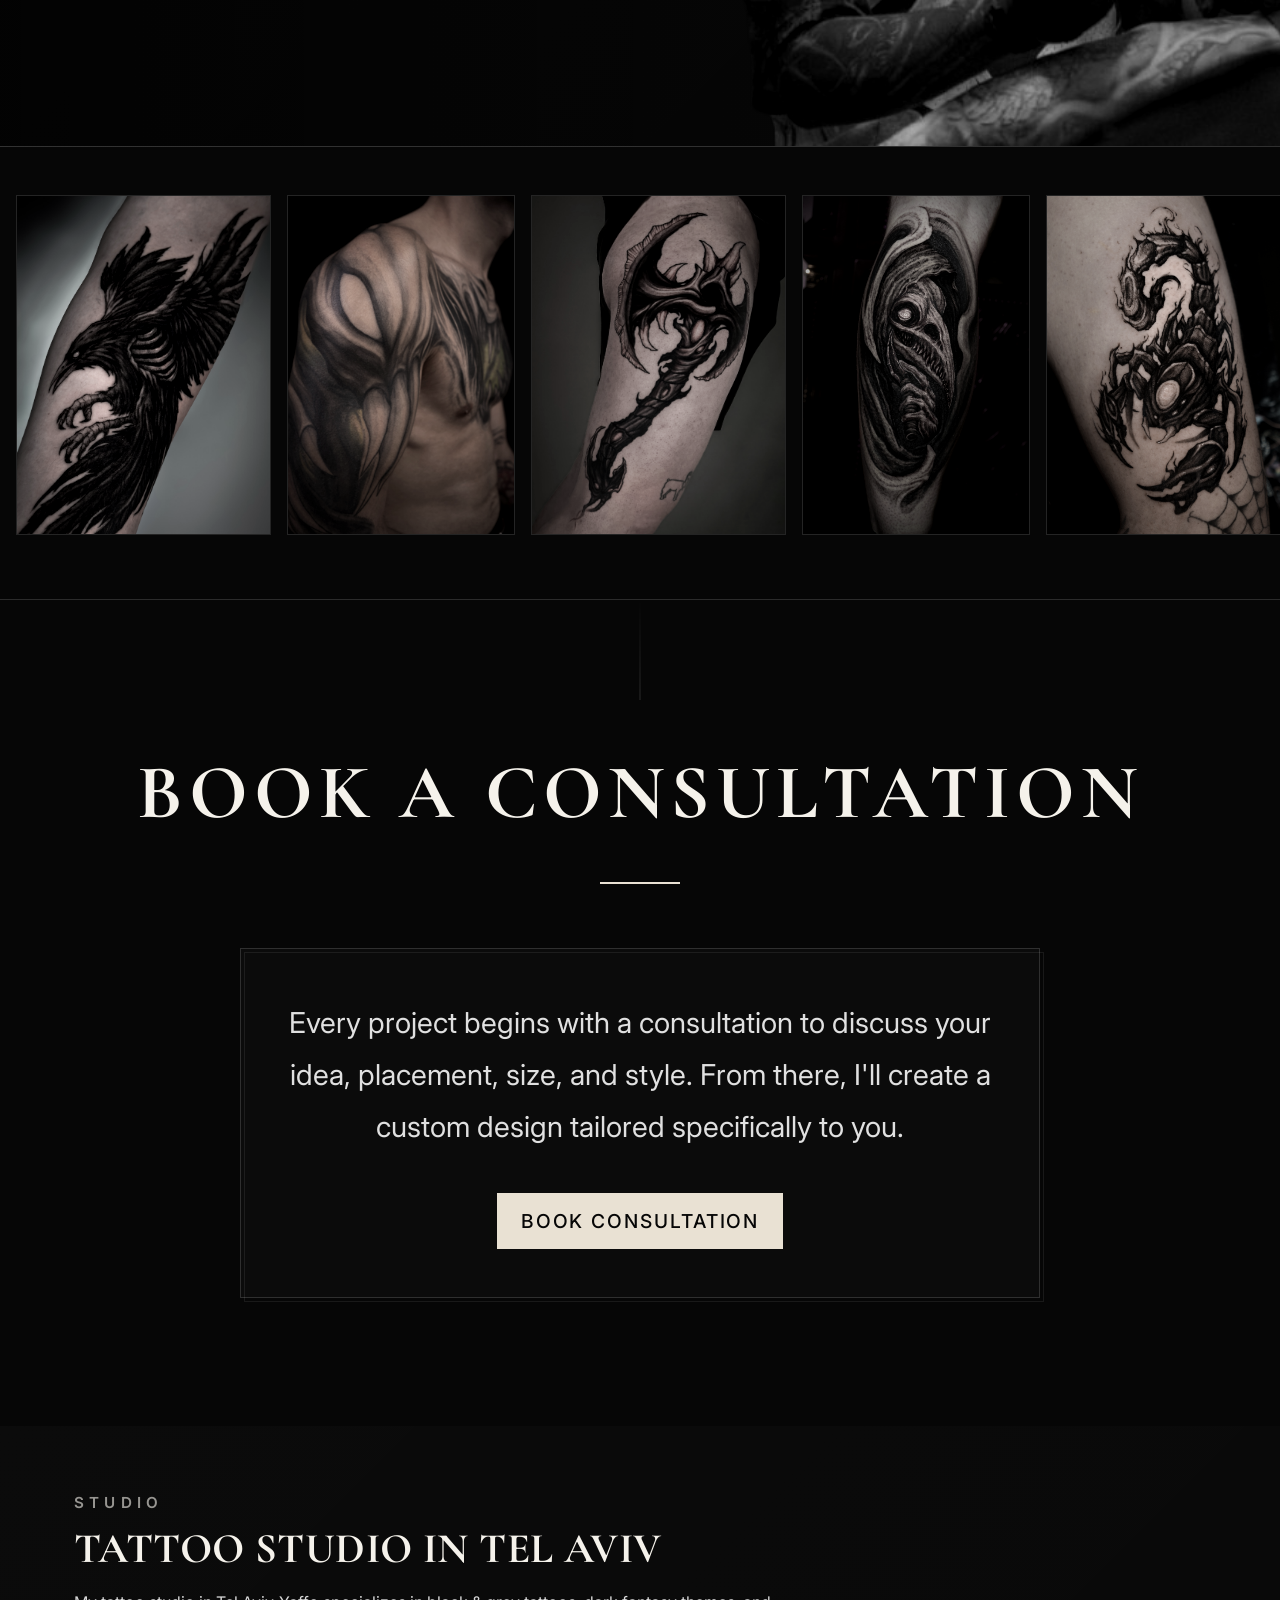
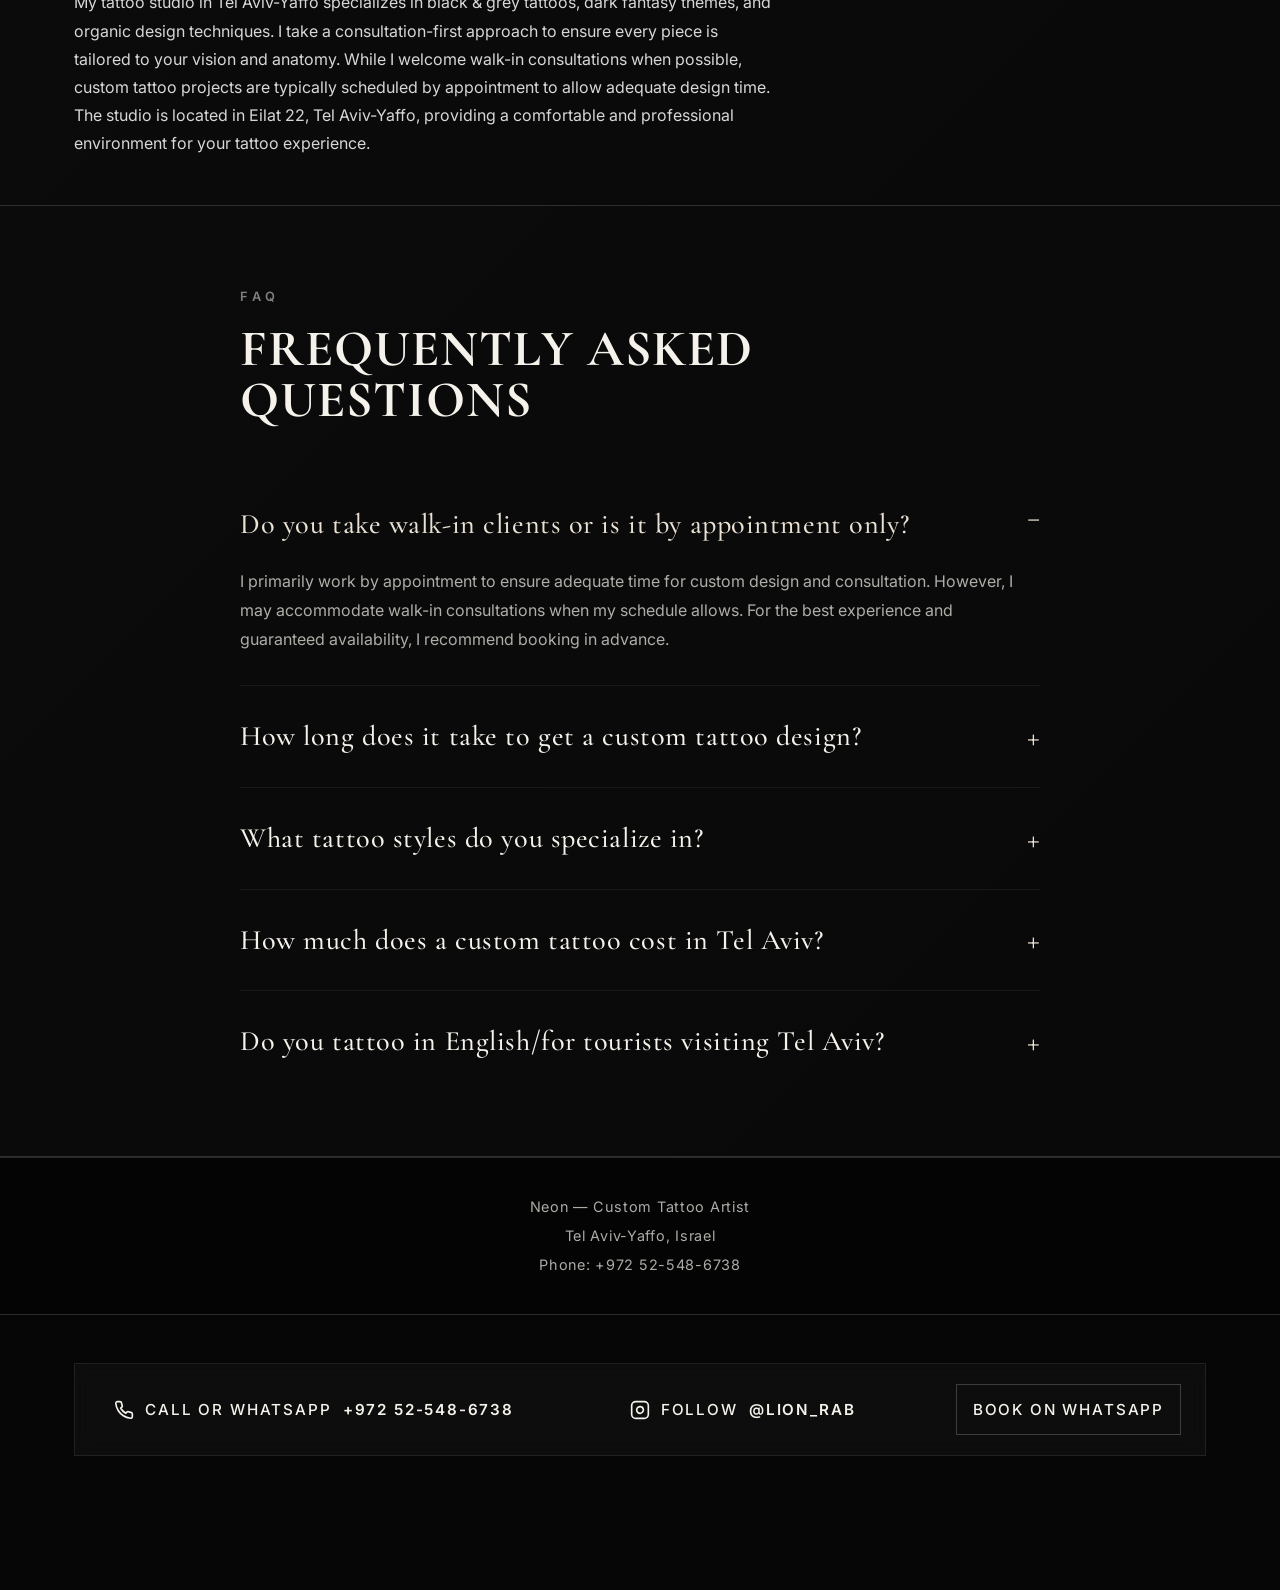
==== commit 94545955: "seo/geo" ====
--- a/index.html
+++ b/index.html
@@ -7,6 +7,16 @@
     <title>Neon | Tattoo Artist | Tel Aviv-Yaffo</title>
     <meta name="description"
         content="Neon is a tattoo artist based in Tel Aviv-Yaffo, specializing in custom black & grey tattoos inspired by dark fantasy and organic design.">
+    
+    <!-- SEO Meta Tags -->
+    <link rel="canonical" href="https://lionrab.ink/" />
+    <meta property="og:title" content="Neon | Custom Tattoo Artist in Tel Aviv" />
+    <meta property="og:description" content="Neon is a tattoo artist based in Tel Aviv-Yaffo, specializing in custom black & grey tattoos inspired by dark fantasy and organic design." />
+    <meta property="og:image" content="https://lionrab.ink/assets/hero.png" />
+    <meta property="og:type" content="website" />
+    <meta property="og:url" content="https://lionrab.ink/" />
+    <meta name="twitter:card" content="summary_large_image" />
+    
     <!-- Google Fonts: refined display and body pairing -->
     <link rel="preconnect" href="https://fonts.googleapis.com">
     <link rel="preconnect" href="https://fonts.gstatic.com" crossorigin>
@@ -25,6 +35,29 @@
     gtag('config', 'G-F43X7Z2QBC');
     </script>
 
+    <!-- Structured Data (JSON-LD) -->
+    <!-- NOTE: Update address with real street address when studio has public location -->
+    <script type="application/ld+json">
+    {
+      "@context": "https://schema.org",
+      "@type": "LocalBusiness",
+      "name": "Neon — Tattoo Artist",
+      "image": "https://lionrab.ink/assets/hero.png",
+      "url": "https://lionrab.ink",
+      "telephone": "+972525486738",
+      "priceRange": "$$",
+      "address": {
+        "@type": "PostalAddress",
+        "addressLocality": "Tel Aviv-Yaffo",
+        "addressCountry": "IL"
+      },
+      "sameAs": [
+        "https://www.instagram.com/lion_rab/"
+      ],
+      "description": "Neon is a custom tattoo artist based in Tel Aviv, specializing in black & grey tattoos inspired by dark fantasy and organic design."
+    }
+    </script>
+
 </head>
 
 <body>
@@ -40,7 +73,7 @@
 
     <!-- 1. Hero Section -->
     <section class="hero" id="hero">
-        <video class="hero-video" id="hero-bg-video" autoplay muted loop playsinline preload="metadata" poster="assets/images/1.jpg">
+        <video class="hero-video" id="hero-bg-video" autoplay muted loop playsinline preload="metadata" poster="assets/hero.png">
             <source src="assets/videos/1.mp4" type="video/mp4">
         </video>
         <div class="hero-overlay"></div>
@@ -48,8 +81,8 @@
         <div class="hero-content">
             <div class="hero-title-block">
                 <span class="hero-subtitle">Tattoo Artist</span>
-                <h1 class="hero-title">Neon</h1>
-                <span class="hero-tagline">Tel Aviv &middot;</span>
+                <h1 class="hero-title">Neon <br><span class="subtitle">— Tattoo in Tel Aviv</span></h1>
+                <span class="hero-tagline">Black &middot; Grey</span>
             </div>
         </div>
         <div class="scroll-indicator">
@@ -63,7 +96,7 @@
         <div class="about-content">
             <div class="about-text-block">
                 <span class="about-label">About</span>
-                <h2 class="about-headline">Custom Black &amp; Grey Tattoos</h2>
+                <h2 class="about-headline">Custom Black &amp; Grey Tattoos in Tel Aviv</h2>
                 <p class="about-bio">I'm Li On, a tattoo artist with over five years of experience, specializing in custom black &amp; grey tattoos inspired by dark fantasy and organic design. Every piece is created from scratch with a strong focus on body flow, composition, and longevity—designed to be both personal and timeless.</p>
                 <div class="about-features" aria-label="Artist specialties">
                     <div class="feature-card">
@@ -99,7 +132,7 @@
                 </div>
             </div>
             <div class="about-visual">
-                <img src="assets/hero.png" alt="Neon — Tattoo Artist" class="about-artist-img" loading="eager">
+                <img src="assets/hero.png" alt="Neon, custom tattoo artist in Tel Aviv" class="about-artist-img" loading="eager" width="1080" height="1080">
             </div>
         </div>
     </section>
@@ -109,25 +142,25 @@
         <div class="marquee-container">
             <div class="marquee-content">
                 <!-- Images will be duplicated for infinite scroll effect -->
-                <img src="assets/images/1.jpg" alt="Tattoo by Neon" loading="lazy">
-                <img src="assets/images/2.jpg" alt="Tattoo by Neon" loading="lazy">
-                <img src="assets/images/3.jpg" alt="Tattoo by Neon" loading="lazy">
-                <img src="assets/images/4.jpg" alt="Tattoo by Neon" loading="lazy">
-                <img src="assets/images/5.jpg" alt="Tattoo by Neon" loading="lazy">
-                <img src="assets/images/6.jpg" alt="Tattoo by Neon" loading="lazy">
-                <img src="assets/images/7.jpg" alt="Tattoo by Neon" loading="lazy">
-                <img src="assets/images/8.jpg" alt="Tattoo by Neon" loading="lazy">
-                <img src="assets/images/9.jpg" alt="Tattoo by Neon" loading="lazy">
+                <img src="assets/images/1.jpg" alt="Black and grey dark fantasy tattoo by Neon, Tel Aviv" loading="lazy" width="400" height="600">
+                <img src="assets/images/2.jpg" alt="Custom organic design tattoo, Tel Aviv tattoo artist" loading="lazy" width="400" height="600">
+                <img src="assets/images/3.jpg" alt="Fine line black and grey tattoo, Neon Tel Aviv" loading="lazy" width="400" height="600">
+                <img src="assets/images/4.jpg" alt="Custom sleeve tattoo design, Tel Aviv tattoo studio" loading="lazy" width="400" height="600">
+                <img src="assets/images/5.jpg" alt="Dark fantasy back piece tattoo, Tel Aviv artist Neon" loading="lazy" width="400" height="600">
+                <img src="assets/images/6.jpg" alt="Black and grey forearm tattoo, custom design Tel Aviv" loading="lazy" width="400" height="600">
+                <img src="assets/images/7.jpg" alt="Organic tattoo artwork, Neon tattoo artist Tel Aviv" loading="lazy" width="400" height="600">
+                <img src="assets/images/8.jpg" alt="Custom black and grey tattoo, Tel Aviv-Yaffo studio" loading="lazy" width="400" height="600">
+                <img src="assets/images/9.jpg" alt="Dark fantasy custom tattoo, Neon Tel Aviv artist" loading="lazy" width="400" height="600">
                 <!-- Duplicated for seamless loop -->
-                <img src="assets/images/1.jpg" alt="Tattoo by Neon" loading="lazy">
-                <img src="assets/images/2.jpg" alt="Tattoo by Neon" loading="lazy">
-                <img src="assets/images/3.jpg" alt="Tattoo by Neon" loading="lazy">
-                <img src="assets/images/4.jpg" alt="Tattoo by Neon" loading="lazy">
-                <img src="assets/images/5.jpg" alt="Tattoo by Neon" loading="lazy">
-                <img src="assets/images/6.jpg" alt="Tattoo by Neon" loading="lazy">
-                <img src="assets/images/7.jpg" alt="Tattoo by Neon" loading="lazy">
-                <img src="assets/images/8.jpg" alt="Tattoo by Neon" loading="lazy">
-                <img src="assets/images/9.jpg" alt="Tattoo by Neon" loading="lazy">
+                <img src="assets/images/1.jpg" alt="Black and grey dark fantasy tattoo by Neon, Tel Aviv" loading="lazy" width="400" height="600">
+                <img src="assets/images/2.jpg" alt="Custom organic design tattoo, Tel Aviv tattoo artist" loading="lazy" width="400" height="600">
+                <img src="assets/images/3.jpg" alt="Fine line black and grey tattoo, Neon Tel Aviv" loading="lazy" width="400" height="600">
+                <img src="assets/images/4.jpg" alt="Custom sleeve tattoo design, Tel Aviv tattoo studio" loading="lazy" width="400" height="600">
+                <img src="assets/images/5.jpg" alt="Dark fantasy back piece tattoo, Tel Aviv artist Neon" loading="lazy" width="400" height="600">
+                <img src="assets/images/6.jpg" alt="Black and grey forearm tattoo, custom design Tel Aviv" loading="lazy" width="400" height="600">
+                <img src="assets/images/7.jpg" alt="Organic tattoo artwork, Neon tattoo artist Tel Aviv" loading="lazy" width="400" height="600">
+                <img src="assets/images/8.jpg" alt="Custom black and grey tattoo, Tel Aviv-Yaffo studio" loading="lazy" width="400" height="600">
+                <img src="assets/images/9.jpg" alt="Dark fantasy custom tattoo, Neon Tel Aviv artist" loading="lazy" width="400" height="600">
             </div>
         </div>
     </section>
@@ -221,6 +254,89 @@
             </div>
         </div>
     </div>
+
+    <!-- Tattoo Studio Section -->
+    <section class="studio-section" id="studio">
+        <div class="container">
+            <div class="studio-content">
+                <span class="studio-label">Studio</span>
+                <h2 class="studio-headline">Tattoo Studio in Tel Aviv</h2>
+                <p class="studio-description">My tattoo studio in Tel Aviv-Yaffo specializes in black & grey tattoos, dark fantasy themes, and organic design techniques. I take a consultation-first approach to ensure every piece is tailored to your vision and anatomy. While I welcome walk-in consultations when possible, custom tattoo projects are typically scheduled by appointment to allow adequate design time. The studio is located in Eilat 22, Tel Aviv-Yaffo, providing a comfortable and professional environment for your tattoo experience.</p>
+            </div>
+        </div>
+    </section>
+
+    <!-- FAQ Section -->
+    <section class="faq-section" id="faq">
+        <div class="container">
+            <div class="faq-content">
+                <span class="faq-label">FAQ</span>
+                <h2 class="faq-headline">Frequently Asked Questions</h2>
+                
+                <div class="faq-item">
+                    <details class="faq-details" open>
+                        <summary class="faq-summary">
+                            <h3 class="faq-question">Do you take walk-in clients or is it by appointment only?</h3>
+                        </summary>
+                        <div class="faq-answer">
+                            <p>I primarily work by appointment to ensure adequate time for custom design and consultation. However, I may accommodate walk-in consultations when my schedule allows. For the best experience and guaranteed availability, I recommend booking in advance.</p>
+                        </div>
+                    </details>
+                </div>
+                
+                <div class="faq-item">
+                    <details class="faq-details">
+                        <summary class="faq-summary">
+                            <h3 class="faq-question">How long does it take to get a custom tattoo design?</h3>
+                        </summary>
+                        <div class="faq-answer">
+                            <p>Design timelines vary based on complexity and scheduling. After our initial consultation, I typically provide custom designs within 1-2 weeks. Larger or more intricate pieces may require additional design time to ensure the artwork meets your expectations.</p>
+                        </div>
+                    </details>
+                </div>
+                
+                <div class="faq-item">
+                    <details class="faq-details">
+                        <summary class="faq-summary">
+                            <h3 class="faq-question">What tattoo styles do you specialize in?</h3>
+                        </summary>
+                        <div class="faq-answer">
+                            <p>I specialize in black & grey tattoos, with a focus on dark fantasy themes and organic design techniques. My work emphasizes body flow, composition, and longevity. Each piece is custom-designed to complement your individual anatomy and personal style.</p>
+                        </div>
+                    </details>
+                </div>
+                
+                <div class="faq-item">
+                    <details class="faq-details">
+                        <summary class="faq-summary">
+                            <h3 class="faq-question">How much does a custom tattoo cost in Tel Aviv?</h3>
+                        </summary>
+                        <div class="faq-answer">
+                            <p>Pricing depends on size, placement, detail level, and time required. I discuss specific pricing during consultations once I understand your design concept. This ensures accurate quotes based on the actual scope of your custom tattoo project.</p>
+                        </div>
+                    </details>
+                </div>
+                
+                <div class="faq-item">
+                    <details class="faq-details">
+                        <summary class="faq-summary">
+                            <h3 class="faq-question">Do you tattoo in English/for tourists visiting Tel Aviv?</h3>
+                        </summary>
+                        <div class="faq-answer">
+                            <p>Yes, I tattoo clients from all over the world and speak English fluently. Many of my clients are tourists visiting Tel Aviv. I'm happy to accommodate international visitors and can help coordinate scheduling around your travel plans.</p>
+                        </div>
+                    </details>
+                </div>
+            </div>
+        </div>
+    </section>
+
+    <!-- Site Footer Info -->
+    <footer class="site-footer-info">
+        <p>Neon — Custom Tattoo Artist</p>
+        <p>Tel Aviv-Yaffo, Israel</p>
+        <p>Phone: +972 52-548-6738</p>
+    </footer>
 
     <!-- 5. Footer -->
     <section class="contact-section" id="contact">
--- a/styles.css
+++ b/styles.css
@@ -27,6 +27,8 @@
     max-width: 100vw;
     overflow-x: hidden;
     position: relative;
+    height: auto;
+    min-height: 100%;
 }
 
 body {
@@ -36,10 +38,8 @@
     font-size: 18px;
     line-height: 1.7;
     -webkit-font-smoothing: antialiased;
-    overflow-x: hidden;
-    width: 100%;
-    max-width: 100vw;
     padding-bottom: var(--cta-height);
+    overflow-y: auto;
 }
 
 a {
@@ -124,7 +124,6 @@
     display: flex;
     align-items: center;
     justify-content: center;
-    overflow: hidden;
     background: #050505;
     isolation: isolate;
 }
@@ -139,8 +138,8 @@
     object-fit: cover;
     object-position: center;
     z-index: 1;
-    transform: translate3d(0, 0, 0);
-    will-change: transform;
+    transform: none;
+    will-change: auto;
 }
 
 .hero-overlay {
@@ -148,6 +147,9 @@
     inset: 0;
     background: linear-gradient(to bottom, rgba(0, 0, 0, 0.25), rgba(0, 0, 0, 0.8));
     z-index: 2;
+    pointer-events: none;
+    transform: none !important;
+    will-change: auto;
 }
 
 .hero-content {
@@ -173,30 +175,39 @@
 
 .hero-subtitle {
     font-family: var(--font-secondary);
-    font-size: clamp(0.95rem, 1.8vw, 1.2rem);
+    font-size: clamp(1rem, 1.9vw, 1.35rem);
     font-weight: 600;
     letter-spacing: 0.34em;
     text-transform: uppercase;
     color: var(--text-color);
     opacity: 0.78;
-    text-align: left;
 }
 
 .hero-title {
     font-family: var(--font-display);
-    font-size: clamp(5rem, 10vw, 8.8rem);
+    font-size: clamp(6rem, 11vw, 10rem);
     line-height: 0.8;
     letter-spacing: 0.02em;
     color: var(--text-color);
-    text-align: left;
     word-break: break-word;
     text-transform: uppercase;
-    text-shadow: 0 14px 44px rgba(0, 0, 0, 0.42);
+    text-shadow: 0 14px 44px rgba(0, 0, 0, 0.42), 0 0 60px rgba(0, 0, 0, 0.3);
+}
+
+.hero-title .subtitle {
+    font-family: var(--font-secondary);
+    font-size: clamp(0.8rem, 1.2vw, 1rem);
+    font-weight: 400;
+    letter-spacing: 0.1em;
+    text-transform: none;
+    opacity: 0.6;
+    display: inline;
+    margin-left: 0.3rem;
 }
 
 .hero-tagline {
     font-family: var(--font-secondary);
-    font-size: clamp(0.95rem, 1.2vw, 1.1rem);
+    font-size: clamp(1rem, 1.3vw, 1.2rem);
     font-weight: 500;
     letter-spacing: 0.3em;
     text-transform: uppercase;
@@ -255,7 +266,6 @@
    ============================ */
 .about-strip {
     position: relative;
-    overflow: hidden;
     border-bottom: 1px solid var(--border-color);
     background: linear-gradient(135deg, rgba(255,255,255,0.03), rgba(255,255,255,0.01));
     padding: 3.2rem var(--global-padding) 2.4rem;
@@ -285,10 +295,6 @@
     max-width: 700px;
     width: 100%;
     text-align: left;
-    padding: 0;
-    border-left: none;
-    margin-left: 0;
-    margin-bottom: 0;
 }
 
 .about-visual {
@@ -312,8 +318,8 @@
     filter: grayscale(100%) contrast(1.06);
     opacity: 0.98;
     margin-left: auto;
-    position:relative;
-    bottom:-7px;
+    position: relative;
+    bottom: -7px;
 }
 
 .about-label {
@@ -358,20 +364,21 @@
 .feature-card {
     padding: 0.9rem 1rem;
     border: 1px solid rgba(255, 255, 255, 0.12);
-    background: rgba(255, 255, 255, 0.045);
+    background: rgba(255, 255, 255, 0.05);
     backdrop-filter: blur(10px);
     -webkit-backdrop-filter: blur(10px);
     display: flex;
     align-items: center;
     gap: 0.75rem;
     min-height: 78px;
-    transition: transform 0.2s ease, border-color 0.2s ease, box-shadow 0.2s ease;
+    transition: transform 0.3s ease, border-color 0.3s ease, box-shadow 0.3s ease, background 0.3s ease;
 }
 
 .feature-card:hover {
     transform: translateY(-4px);
-    border-color: rgba(255, 255, 255, 0.25);
-    box-shadow: 0 12px 32px rgba(0, 0, 0, 0.24);
+    border-color: rgba(255, 255, 255, 0.3);
+    background: rgba(255, 255, 255, 0.08);
+    box-shadow: 0 12px 32px rgba(0, 0, 0, 0.3);
 }
 
 .feature-card svg {
@@ -391,7 +398,321 @@
     line-height: 1.45;
 }
 
+/* ============================
+   Studio Section
+   ============================ */
+.studio-section {
+    position: relative;
+    border-bottom: 1px solid var(--border-color);
+    background: linear-gradient(135deg, rgba(255,255,255,0.02), rgba(255,255,255,0.01));
+    padding: 4rem var(--global-padding) 3rem;
+}
+
+.studio-content {
+    max-width: 700px;
+}
+
+.studio-label {
+    display: block;
+    font-family: var(--font-secondary);
+    font-size: clamp(0.82rem, 1.2vw, 0.95rem);
+    font-weight: 600;
+    letter-spacing: 0.34em;
+    text-transform: uppercase;
+    color: var(--text-color);
+    opacity: 0.6;
+    margin-bottom: 0.85rem;
+}
+
+.studio-headline {
+    font-family: var(--font-display);
+    font-size: clamp(2rem, 3.3vw, 3rem);
+    line-height: 0.95;
+    letter-spacing: 0.01em;
+    text-transform: uppercase;
+    color: var(--text-color);
+    margin-bottom: 1.2rem;
+}
+
+.studio-description {
+    font-size: clamp(1rem, 1.2vw, 1.14rem);
+    line-height: 1.76;
+    color: #d7d7d7;
+    text-align: left;
+    margin: 0;
+}
+
+/* ============================
+   FAQ Section
+   ============================ */
+.faq-section {
+    position: relative;
+    border-bottom: 1px solid var(--border-color);
+    background: linear-gradient(135deg, rgba(255,255,255,0.02), rgba(255,255,255,0.01));
+    padding: 5rem var(--global-padding) 4rem;
+}
+
+.faq-content {
+    max-width: 800px;
+    margin: 0 auto;
+}
+
+.faq-label {
+    display: block;
+    font-family: var(--font-secondary);
+    font-size: clamp(0.75rem, 1vw, 0.85rem);
+    font-weight: 600;
+    letter-spacing: 0.4em;
+    text-transform: uppercase;
+    color: var(--text-color);
+    opacity: 0.5;
+    margin-bottom: 1rem;
+}
+
+.faq-headline {
+    font-family: var(--font-display);
+    font-size: clamp(2.2rem, 4vw, 3.5rem);
+    line-height: 1;
+    letter-spacing: 0.02em;
+    text-transform: uppercase;
+    color: var(--text-color);
+    margin-bottom: 3rem;
+}
+
+.faq-item {
+    margin-bottom: 0;
+    padding-bottom: 0;
+    border-bottom: 1px solid rgba(255, 255, 255, 0.06);
+    opacity: 0;
+    transform: translateY(30px);
+    animation: slideInUp 0.8s cubic-bezier(0.4, 0, 0.2, 1) forwards;
+}
+
+.faq-item:nth-child(1) {
+    animation-delay: 0.1s;
+}
+
+.faq-item:nth-child(2) {
+    animation-delay: 0.2s;
+}
+
+.faq-item:nth-child(3) {
+    animation-delay: 0.3s;
+}
+
+.faq-item:nth-child(4) {
+    animation-delay: 0.4s;
+}
+
+.faq-item:nth-child(5) {
+    animation-delay: 0.5s;
+}
+
+.faq-item:last-child {
+    border-bottom: none;
+}
+
+@keyframes slideInUp {
+    from {
+        opacity: 0;
+        transform: translateY(30px);
+    }
+    to {
+        opacity: 1;
+        transform: translateY(0);
+    }
+}
+
+.faq-details {
+    padding: 2rem 0;
+    transition: all 0.5s cubic-bezier(0.4, 0, 0.2, 1);
+}
+
+.faq-details[open] {
+    padding: 2rem 0;
+}
+
+.faq-summary {
+    cursor: pointer;
+    list-style: none;
+    padding: 0;
+    margin: 0;
+    display: flex;
+    align-items: flex-start;
+    justify-content: space-between;
+    gap: 2rem;
+    transition: all 0.3s ease;
+}
+
+.faq-summary:hover {
+    opacity: 0.8;
+}
+
+.faq-summary::-webkit-details-marker {
+    display: none;
+}
+
+.faq-summary::after {
+    content: '+';
+    font-family: var(--font-display);
+    font-size: 2rem;
+    color: var(--accent-color);
+    transition: all 0.5s cubic-bezier(0.4, 0, 0.2, 1);
+    flex-shrink: 0;
+    line-height: 1;
+    margin-top: 0.1rem;
+}
+
+.faq-details[open] .faq-summary::after {
+    content: '−';
+    transform: rotate(180deg);
+}
+
+.faq-question {
+    font-family: var(--font-display);
+    font-size: clamp(1.4rem, 2.2vw, 1.8rem);
+    line-height: 1.3;
+    letter-spacing: 0.02em;
+    color: var(--text-color);
+    margin: 0;
+    font-weight: 500;
+    flex: 1;
+    transition: color 0.3s ease;
+}
+
+.faq-details[open] .faq-question {
+    color: var(--accent-color);
+}
+
+.faq-answer {
+    font-size: clamp(1rem, 1.15vw, 1.1rem);
+    line-height: 1.8;
+    color: rgba(245, 242, 235, 0.7);
+    text-align: left;
+    margin: 0;
+    padding-top: 0;
+    padding-left: 0;
+    max-height: 0;
+    opacity: 0;
+    overflow: hidden;
+    transition: max-height 0.6s cubic-bezier(0.4, 0, 0.2, 1), opacity 0.4s cubic-bezier(0.4, 0, 0.2, 1), padding-top 0.4s cubic-bezier(0.4, 0, 0.2, 1);
+}
+
+.faq-details[open] .faq-answer {
+    max-height: 1000px;
+    opacity: 1;
+    padding-top: 1.5rem;
+}
+
 @media (max-width: 767px) {
+    .studio-section,
+    .faq-section {
+        padding: 2.5rem 1rem 2rem;
+    }
+    
+    .studio-headline,
+    .faq-headline {
+        font-size: clamp(1.6rem, 4vw, 2rem);
+    }
+    
+    .faq-section {
+        padding: 3rem 1rem 2.5rem;
+    }
+    
+    .faq-content {
+        max-width: 100%;
+    }
+    
+    .faq-headline {
+        font-size: clamp(1.8rem, 5vw, 2.5rem);
+        margin-bottom: 2rem;
+    }
+    
+    .faq-details {
+        padding: 1.5rem 0;
+    }
+    
+    .faq-summary {
+        gap: 1.5rem;
+    }
+    
+    .faq-summary::after {
+        font-size: 1.6rem;
+        margin-top: 0.05rem;
+    }
+    
+    .faq-question {
+        font-size: clamp(1.15rem, 3vw, 1.4rem);
+        line-height: 1.25;
+    }
+    
+    .faq-answer {
+        padding-top: 1.2rem;
+        font-size: clamp(0.95rem, 2.5vw, 1.05rem);
+    }
+
+    .site-footer-info {
+        padding: 0 1rem;
+    }
+}
+
+/* ============================
+   Site Footer Info
+   ============================ */
+.site-footer-info {
+    text-align: center;
+    padding: 2rem var(--global-padding);
+    border-top: 1px solid var(--border-color);
+    background: rgba(0, 0, 0, 0.3);
+}
+
+.site-footer-info p {
+    font-family: var(--font-secondary);
+    font-size: 0.9rem;
+    color: var(--text-color);
+    opacity: 0.7;
+    margin: 0.3rem 0;
+    letter-spacing: 0.05em;
+}
+
+@media (max-width: 767px) {
+    .hero {
+        align-items: flex-start;
+        justify-content: flex-start;
+    }
+
+    .hero-content {
+        top: clamp(1.2rem, 4vw, 2rem);
+        bottom: auto;
+        left: clamp(1rem, 5vw, 1.6rem);
+        right: 1rem;
+        align-items: flex-start;
+        justify-content: flex-start;
+    }
+
+    .hero-title-block {
+        padding-left: 0.95rem;
+        gap: 0.4rem;
+    }
+
+    .hero-title {
+        font-size: clamp(5.5rem, 15vw, 7rem);
+        line-height: 0.75;
+    }
+
+    .hero-subtitle {
+        font-size: clamp(1.2rem, 3vw, 1.4rem);
+    }
+
+    .hero-tagline {
+        font-size: clamp(1.1rem, 2.5vw, 1.3rem);
+        letter-spacing: 0.24em;
+    }
+
+    .scroll-indicator {
+        bottom: 1.2rem;
+    }
+
     .about-strip {
         padding: 2.2rem 1rem 1.4rem;
     }
@@ -434,7 +755,6 @@
    ============================ */
 .gallery-section {
     padding: 3rem 0 4rem;
-    overflow: hidden;
     background: var(--bg-color);
     border-bottom: 1px solid var(--border-color);
 }
@@ -442,17 +762,18 @@
 .marquee-container {
     width: 100%;
     overflow-x: auto;
-    overflow-y: hidden;
+    overflow-y: visible;
     white-space: nowrap;
     position: relative;
     display: flex;
     cursor: grab;
-    touch-action: pan-x;
+    touch-action: auto;
     user-select: none;
     scroll-behavior: auto;
-    overscroll-behavior: contain;
+    overscroll-behavior: auto;
     scrollbar-width: none;
     -ms-overflow-style: none;
+    -webkit-overflow-scrolling: touch;
 }
 
 .marquee-container::-webkit-scrollbar {
@@ -469,6 +790,15 @@
     padding: 0 1rem;
     width: max-content;
     will-change: transform;
+}
+
+@keyframes galleryMarquee {
+    from {
+        transform: translateX(0);
+    }
+    to {
+        transform: translateX(-50%);
+    }
 }
 
 .marquee-content img {
@@ -476,7 +806,7 @@
     width: auto;
     object-fit: cover;
     filter: grayscale(55%) contrast(1.05);
-    transition: filter 0.3s ease, transform 0.3s ease;
+    transition: filter 0.4s ease, transform 0.4s ease, box-shadow 0.4s ease;
     cursor: pointer;
     flex-shrink: 0;
     border: 1px solid rgba(255, 255, 255, 0.12);
@@ -484,7 +814,36 @@
 
 .marquee-content img:hover {
     filter: grayscale(0%);
-    transform: translateY(-2px);
+    transform: translateY(-4px) scale(1.02);
+    box-shadow: 0 12px 28px rgba(0, 0, 0, 0.4);
+}
+
+.marquee-content {
+    animation: galleryMarquee 20s linear infinite;
+}
+
+@media (max-width: 768px) {
+    .marquee-container {
+        touch-action: auto;
+        overflow-y: visible;
+        overflow-x: auto;
+        overscroll-behavior: auto;
+    }
+
+    .gallery-section {
+        overflow: visible;
+        position: relative;
+        z-index: 1;
+    }
+
+    .marquee-content {
+        height: auto;
+        animation: galleryMarquee 25s linear infinite;
+    }
+
+    .marquee-content img {
+        height: clamp(180px, 25vw, 280px);
+    }
 }
 
 /* ============================
@@ -568,8 +927,9 @@
     font-family: var(--font-display);
     position: relative;
     overflow: hidden;
-    transition: all 0.3s ease;
+    transition: all 0.4s ease;
     white-space: nowrap;
+    border: 1px solid rgba(255, 255, 255, 0.2);
 }
 
 .booking-cta-btn::before {
@@ -579,8 +939,14 @@
     left: -100%;
     width: 100%;
     height: 100%;
-    background: linear-gradient(90deg, transparent, rgba(255, 255, 255, 0.2), transparent);
-    transition: left 0.5s ease;
+    background: linear-gradient(90deg, transparent, rgba(255, 255, 255, 0.15), transparent);
+    transition: left 0.6s ease;
+}
+
+.booking-cta-btn:hover {
+    border-color: rgba(255, 255, 255, 0.4);
+    box-shadow: 0 8px 24px rgba(0, 0, 0, 0.3);
+    transform: translateY(-2px);
 }
 
 .booking-cta-btn:hover::before {
@@ -680,11 +1046,13 @@
 
     .section-title {
         margin-bottom: 2.5rem;
-        font-size: clamp(1.35rem, 6vw, 1.8rem);
+        font-size: clamp(1.8rem, 7vw, 2.2rem);
     }
 
     .booking-text-wrapper {
         padding: 2rem 1rem;
+        border: 1px solid rgba(255, 255, 255, 0.15);
+        background: rgba(255, 255, 255, 0.03);
     }
 
     .booking-description {
@@ -772,7 +1140,8 @@
     height: 100%;
     background-color: var(--accent-color);
     width: 25%;
-    transition: width 0.3s ease;
+    transition: width 0.4s ease;
+    box-shadow: 0 0 10px rgba(233, 225, 211, 0.3);
 }
 
 .progress-text-container {
@@ -836,32 +1205,41 @@
     letter-spacing: 0.05em;
     font-size: clamp(0.8rem, 2.5vw, 0.9rem);
     cursor: pointer;
-    transition: all 0.2s ease;
+    transition: all 0.3s ease;
     white-space: nowrap;
+}
+
+.chip:hover {
+    border-color: rgba(255, 255, 255, 0.3);
+    background: rgba(255, 255, 255, 0.05);
 }
 
 .chip.selected {
     background-color: var(--text-color);
     color: var(--bg-color);
     border-color: var(--text-color);
+    box-shadow: 0 4px 12px rgba(0, 0, 0, 0.3);
 }
 
 .text-input,
 .fallback-input {
     width: 100%;
     padding: 1rem;
-    background: transparent;
+    background: rgba(255, 255, 255, 0.03);
     border: 1px solid var(--border-color);
     color: var(--text-color);
     font-family: var(--font-secondary);
     font-size: 1rem;
     margin-bottom: 2rem;
+    transition: all 0.3s ease;
 }
 
 .text-input:focus,
 .fallback-input:focus {
     outline: none;
     border-color: var(--accent-color);
+    background: rgba(255, 255, 255, 0.05);
+    box-shadow: 0 0 20px rgba(233, 225, 211, 0.1);
 }
 
 .hidden {
@@ -903,11 +1281,11 @@
     font-size: clamp(1rem, 3vw, 1.2rem);
     letter-spacing: 0.1em;
     text-transform: uppercase;
+    transition: all 0.3s ease;
     background-color: var(--accent-color);
     color: var(--bg-color);
     border: none;
     cursor: pointer;
-    transition: opacity 0.2s ease;
     flex: 1;
     font-weight: 500;
     white-space: nowrap;
@@ -920,6 +1298,8 @@
 
 .btn:not(:disabled):hover {
     opacity: 0.9;
+    transform: translateY(-2px);
+    box-shadow: 0 6px 16px rgba(0, 0, 0, 0.3);
 }
 
 .btn-outline {
@@ -930,6 +1310,8 @@
 
 .btn-outline:not(:disabled):hover {
     border-color: var(--text-color);
+    background: rgba(255, 255, 255, 0.05);
+    transform: translateY(-2px);
 }
 
 /* ============================
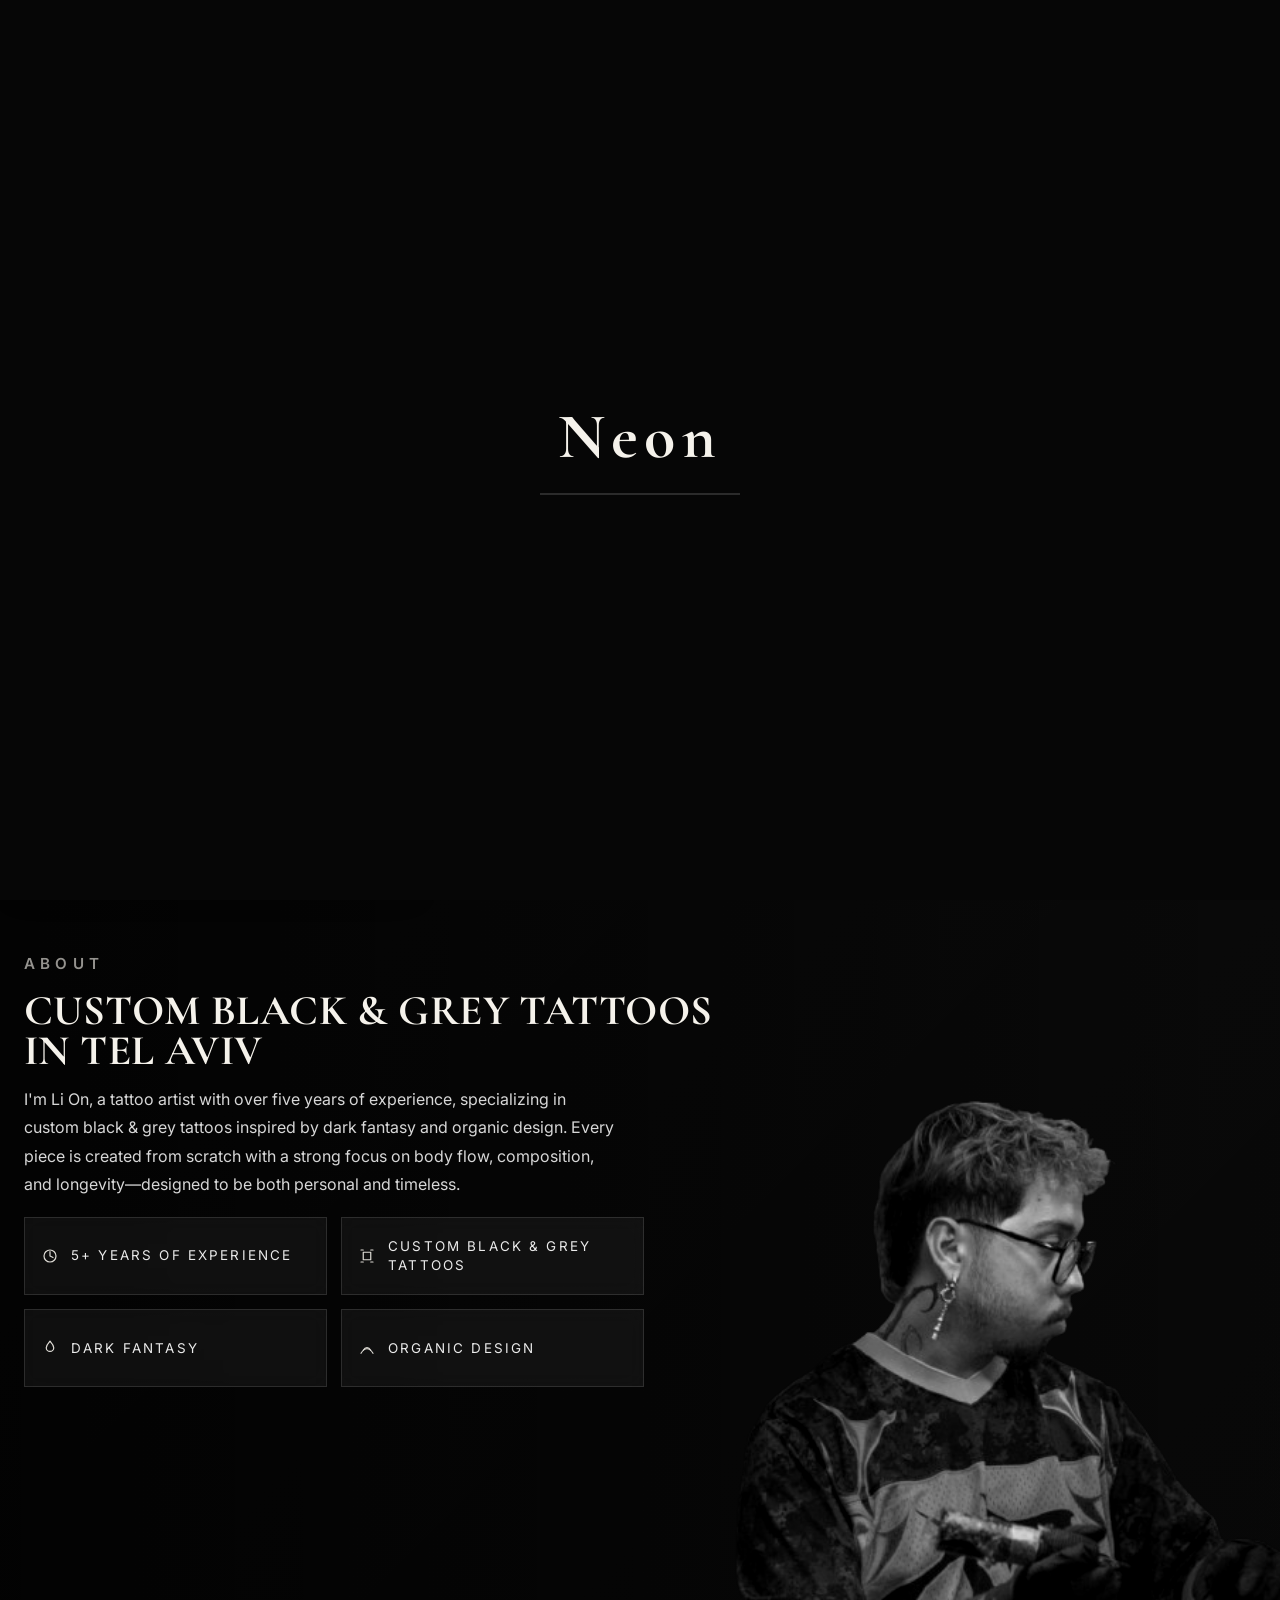
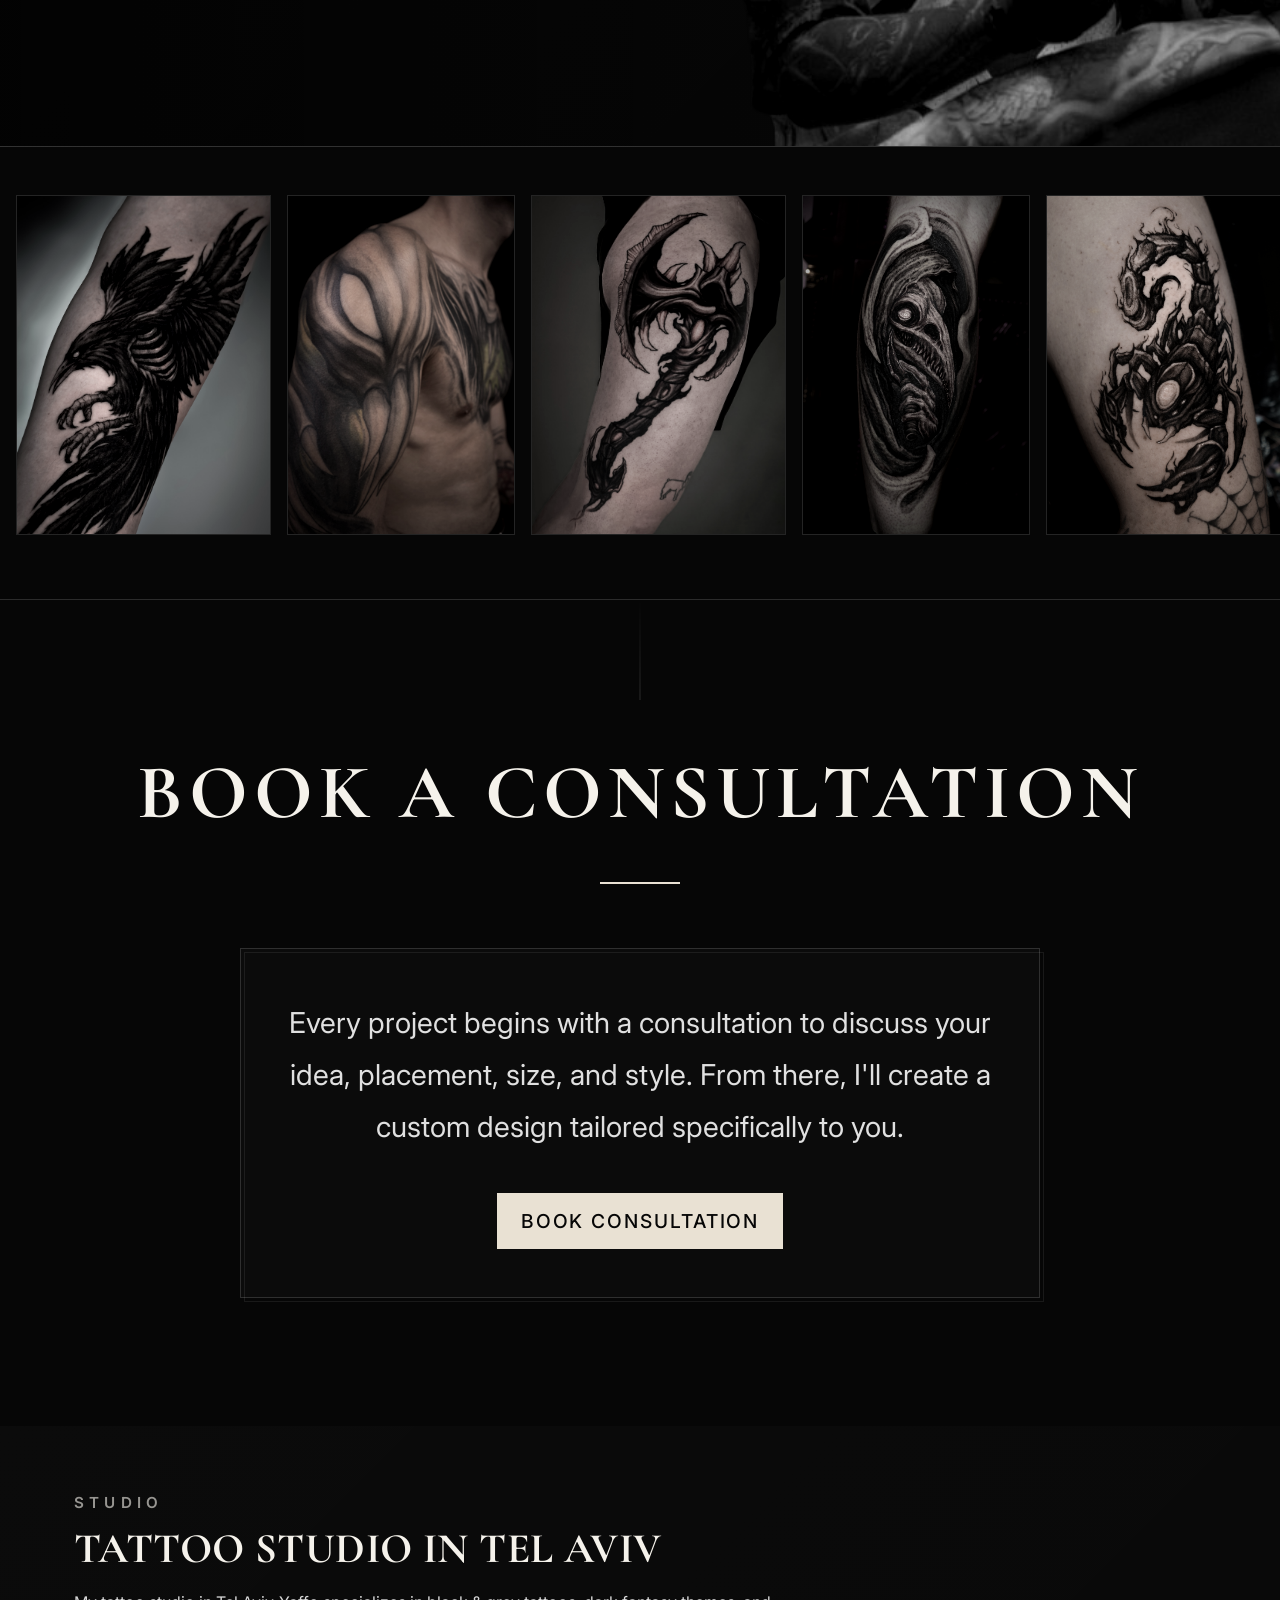
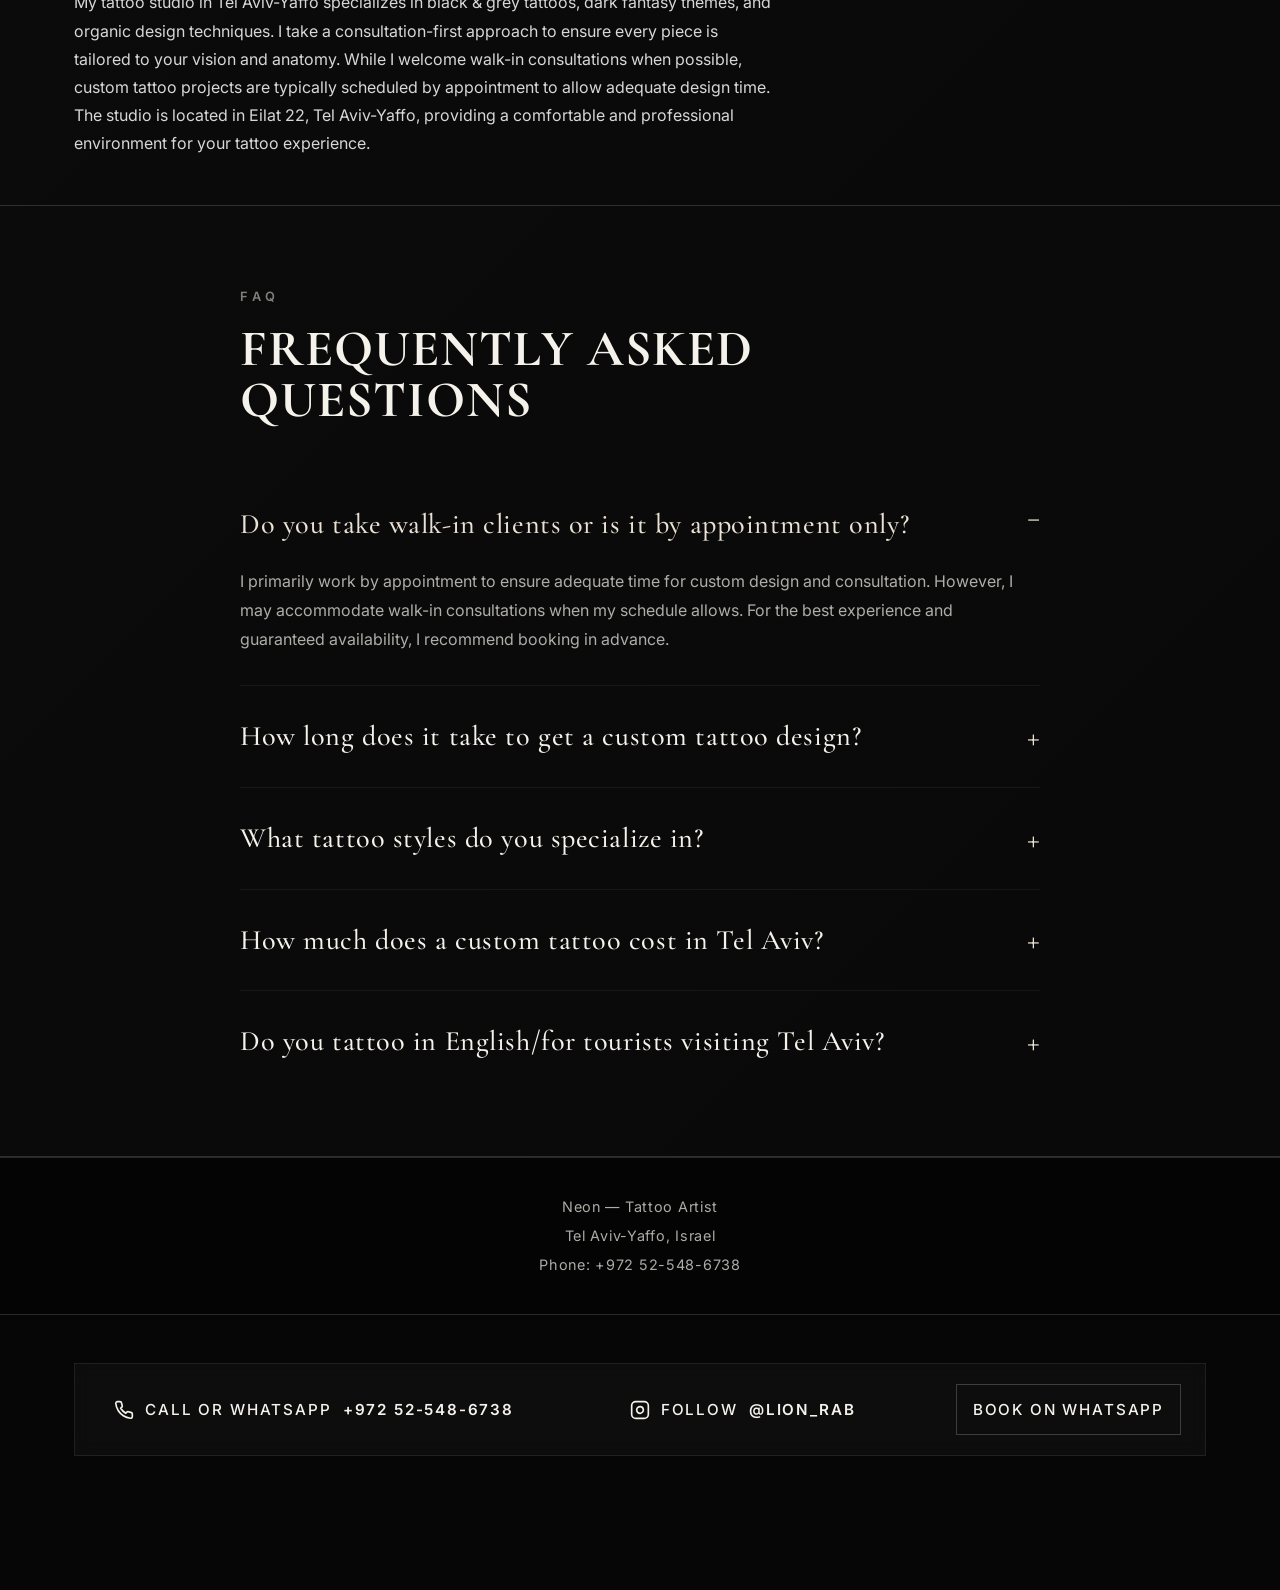
==== commit 53bad78c: "typo" ====
--- a/index.html
+++ b/index.html
@@ -54,7 +54,7 @@
       "sameAs": [
         "https://www.instagram.com/lion_rab/"
       ],
-      "description": "Neon is a custom tattoo artist based in Tel Aviv, specializing in black & grey tattoos inspired by dark fantasy and organic design."
+      "description": "Neon is a tattoo artist based in Tel Aviv, specializing in black & grey tattoos inspired by dark fantasy and organic design."
     }
     </script>
 
@@ -132,7 +132,7 @@
                 </div>
             </div>
             <div class="about-visual">
-                <img src="assets/hero.png" alt="Neon, custom tattoo artist in Tel Aviv" class="about-artist-img" loading="eager" width="1080" height="1080">
+                <img src="assets/hero.png" alt="Neon, tattoo artist in Tel Aviv" class="about-artist-img" loading="eager" width="1080" height="1080">
             </div>
         </div>
     </section>
@@ -333,7 +333,7 @@
 
     <!-- Site Footer Info -->
     <footer class="site-footer-info">
-        <p>Neon — Custom Tattoo Artist</p>
+        <p>Neon — Tattoo Artist</p>
         <p>Tel Aviv-Yaffo, Israel</p>
         <p>Phone: +972 52-548-6738</p>
     </footer>
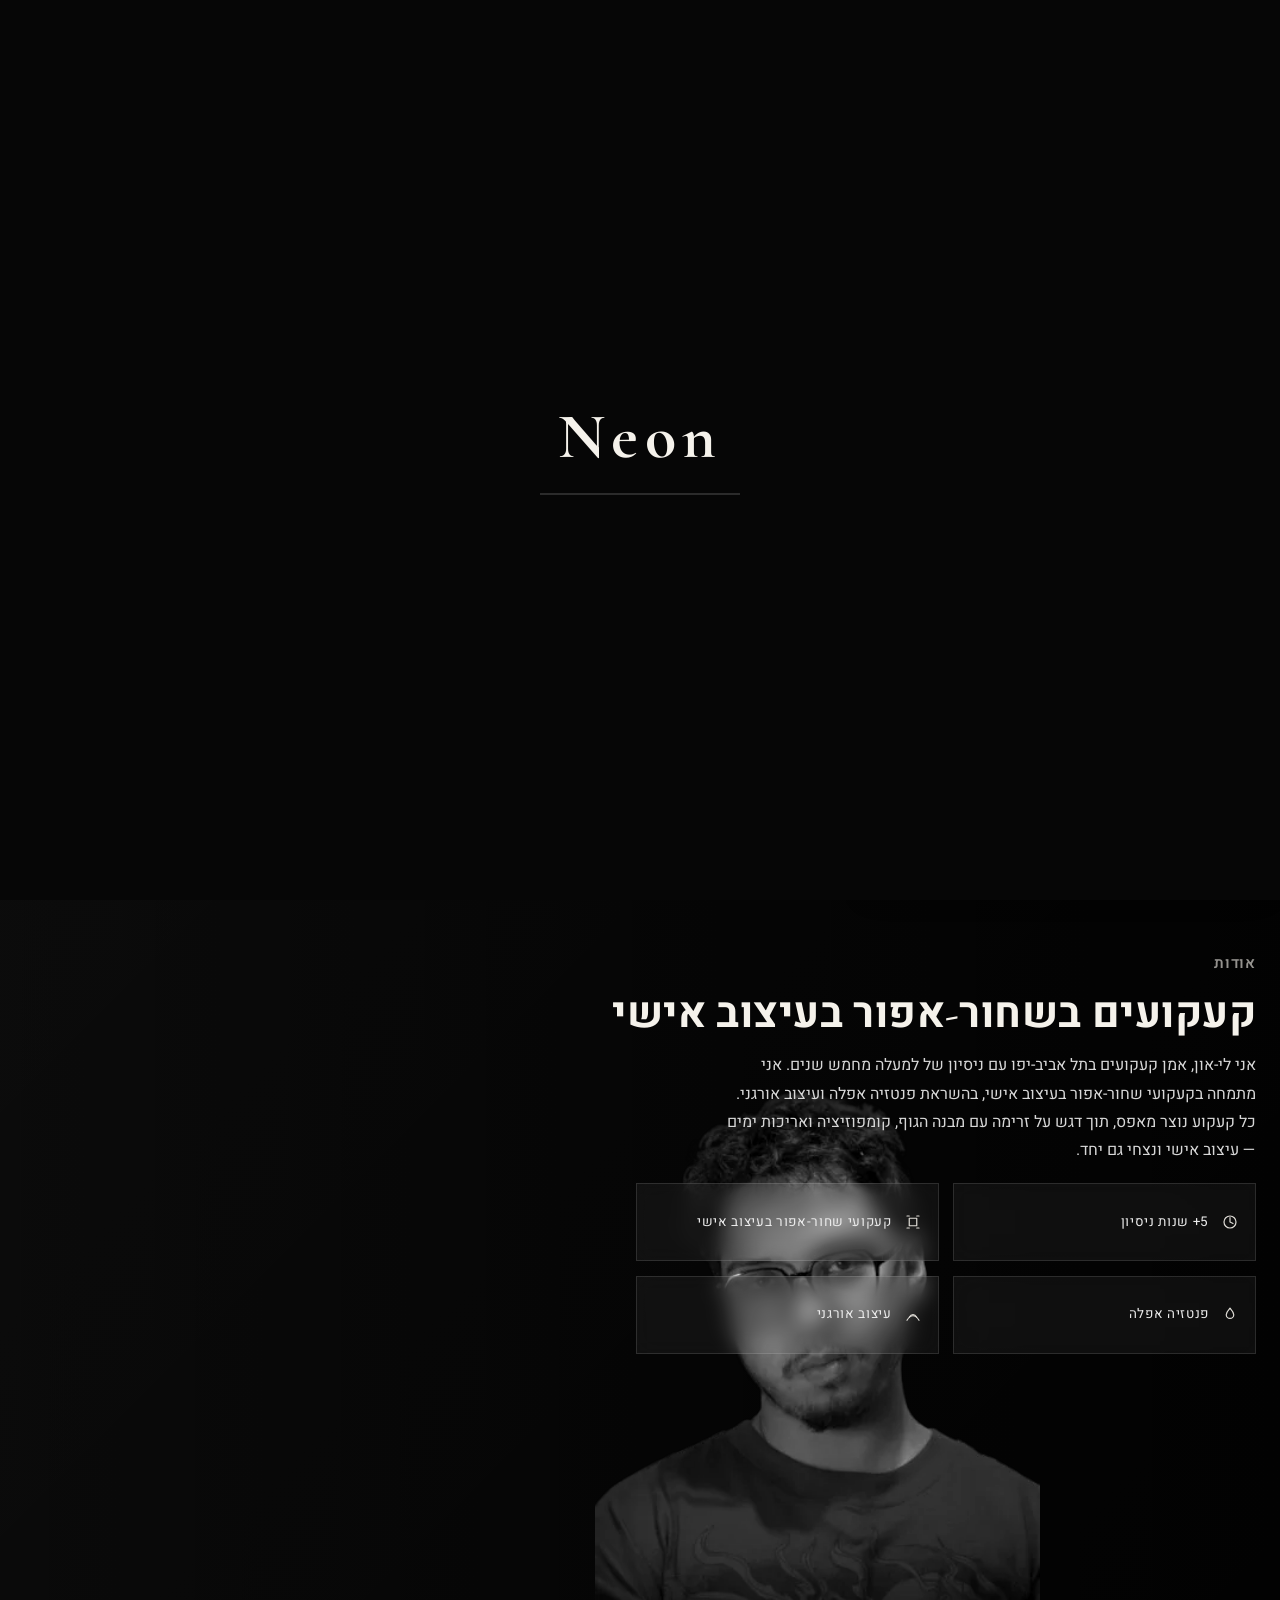
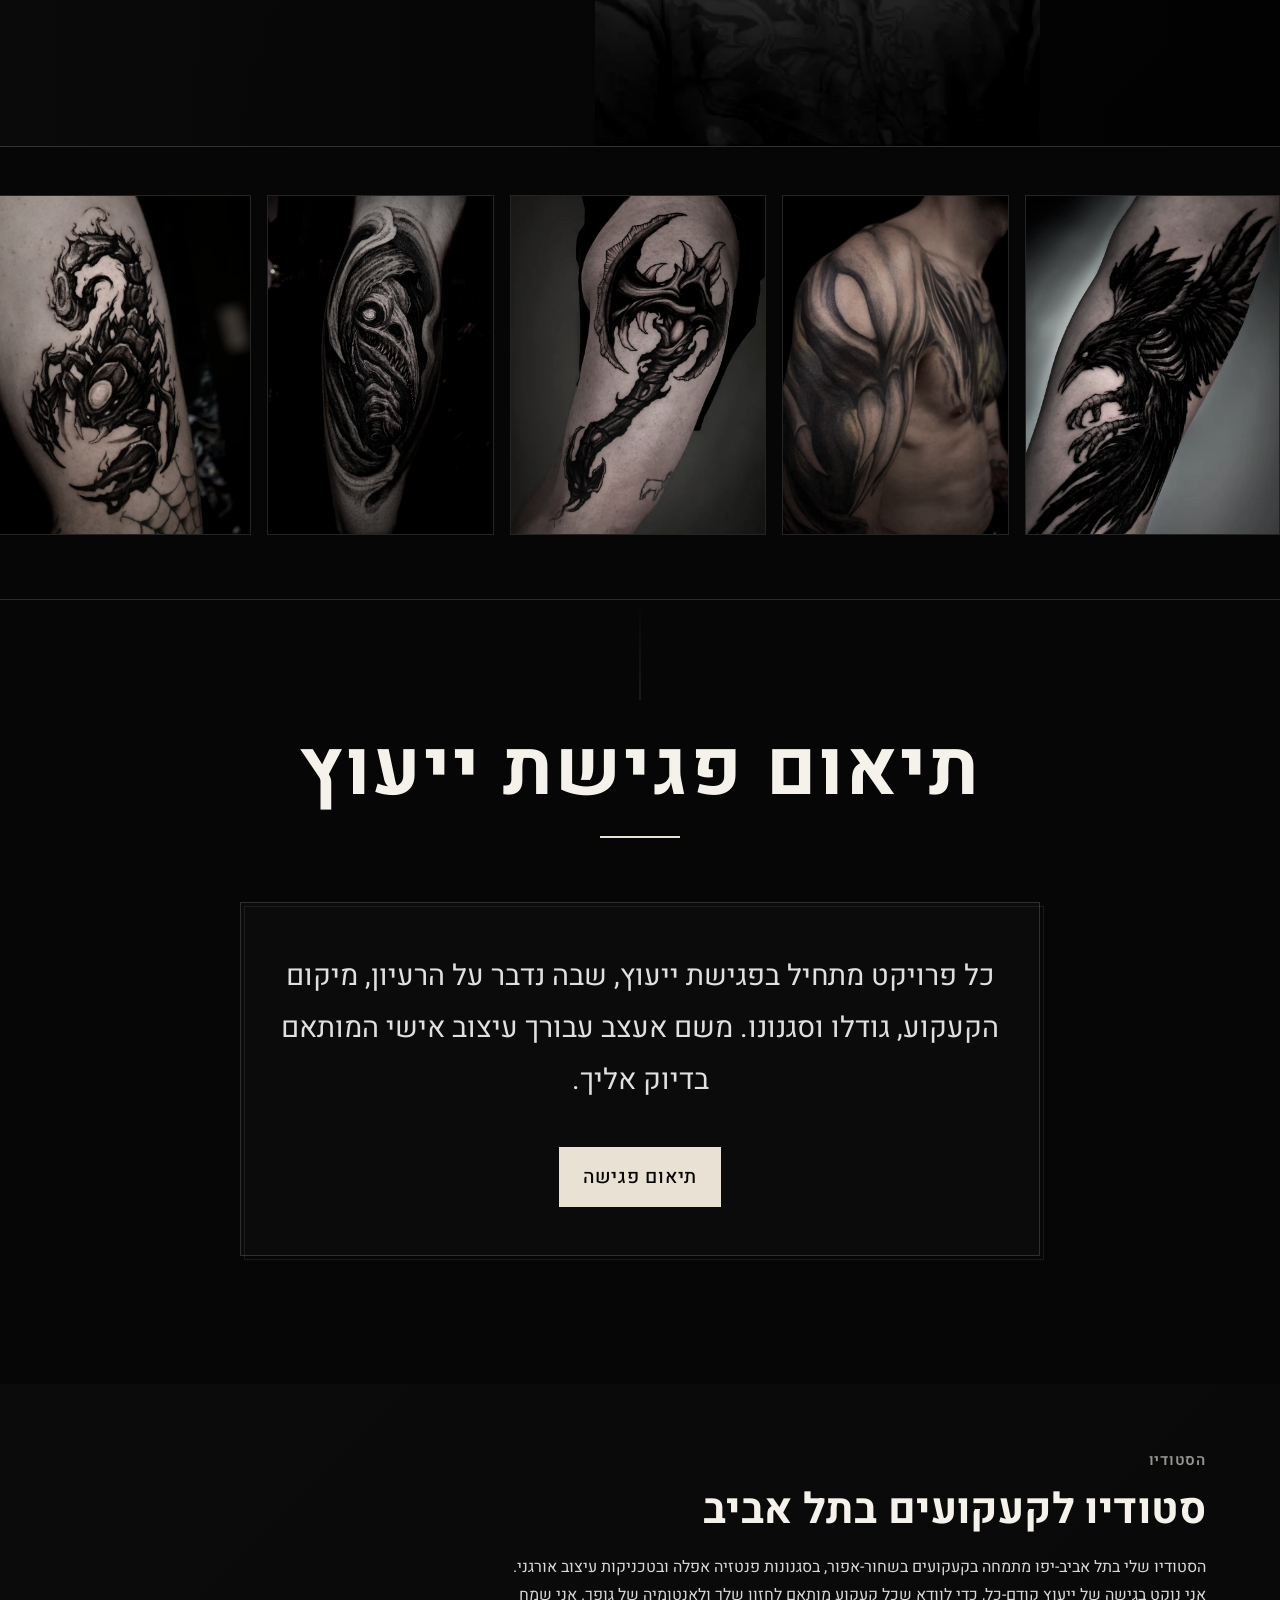
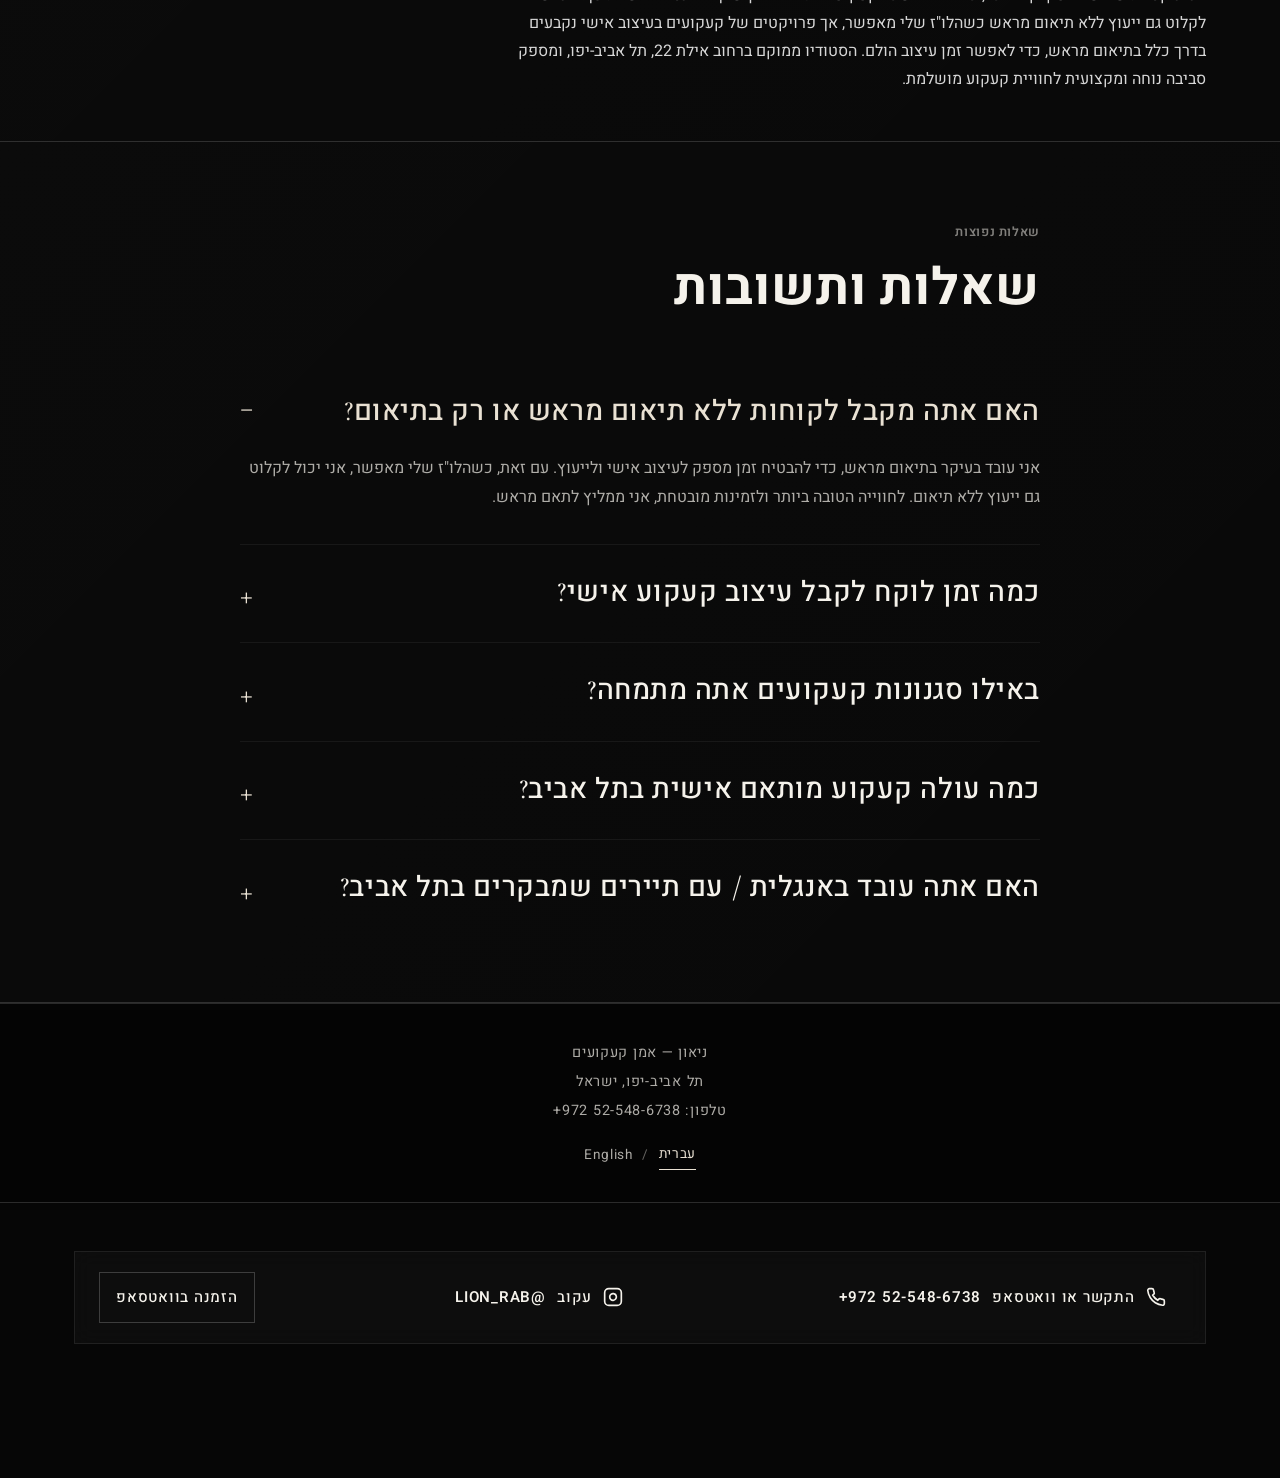
==== commit c02f4590: "i18n (he/en + RTL), compress assets, fix gallery RTL, SEO, favicon" ====
--- a/index.html
+++ b/index.html
@@ -1,29 +1,36 @@
 <!DOCTYPE html>
-<html lang="en">
+<html lang="he" dir="rtl">
 
 <head>
     <meta charset="UTF-8">
     <meta name="viewport" content="width=device-width, initial-scale=1.0">
-    <title>Neon | Tattoo Artist | Tel Aviv-Yaffo</title>
+    <title>Neon | קעקועים בתל אביב | אמן קעקועים בתל אביב-יפו</title>
     <meta name="description"
-        content="Neon is a tattoo artist based in Tel Aviv-Yaffo, specializing in custom black & grey tattoos inspired by dark fantasy and organic design.">
-    
+        content="אמן קעקועים בתל אביב-יפו, מתמחה בקעקועי שחור-אפור בעיצוב אישי, בהשראת פנטזיה אפלה ועיצוב אורגני. הזמינו פגישת ייעוץ.">
+
     <!-- SEO Meta Tags -->
     <link rel="canonical" href="https://lionrab.ink/" />
-    <meta property="og:title" content="Neon | Custom Tattoo Artist in Tel Aviv" />
-    <meta property="og:description" content="Neon is a tattoo artist based in Tel Aviv-Yaffo, specializing in custom black & grey tattoos inspired by dark fantasy and organic design." />
+    <meta property="og:locale" content="he_IL" />
+    <meta property="og:title" content="Neon | קעקועים בתל אביב | עיצוב אישי בשחור-אפור" />
+    <meta property="og:description" content="אמן קעקועים בתל אביב-יפו, מתמחה בקעקועי שחור-אפור בעיצוב אישי, בהשראת פנטזיה אפלה ועיצוב אורגני. הזמינו פגישת ייעוץ." />
     <meta property="og:image" content="https://lionrab.ink/assets/hero.png" />
     <meta property="og:type" content="website" />
     <meta property="og:url" content="https://lionrab.ink/" />
     <meta name="twitter:card" content="summary_large_image" />
-    
+
+    <!-- Alternate language versions -->
+    <link rel="alternate" hreflang="he" href="https://lionrab.ink/" />
+    <link rel="alternate" hreflang="en" href="https://lionrab.ink/en/" />
+    <link rel="alternate" hreflang="x-default" href="https://lionrab.ink/" />
+
     <!-- Google Fonts: refined display and body pairing -->
     <link rel="preconnect" href="https://fonts.googleapis.com">
     <link rel="preconnect" href="https://fonts.gstatic.com" crossorigin>
-    <link href="https://fonts.googleapis.com/css2?family=Cormorant+Garamond:wght@500;600;700&family=Inter:wght@400;500;600;700&display=swap"
+    <link href="https://fonts.googleapis.com/css2?family=Cormorant+Garamond:wght@500;600;700&family=Inter:wght@400;500;600;700&family=Heebo:wght@400;500;600;700&display=swap"
         rel="stylesheet">
-    <link rel="stylesheet" href="styles.css?v4">
-    <link rel="icon" type="image/x-icon" href="favicon.ico">
+    <link rel="stylesheet" href="styles.css?v7">
+    <link rel="icon" type="image/png" href="favicon.png">
+    <link rel="apple-touch-icon" href="apple-touch-icon.png">
 
     <!-- Google tag (gtag.js) -->
     <script async src="https://www.googletagmanager.com/gtag/js?id=G-F43X7Z2QBC"></script>
@@ -36,25 +43,28 @@
     </script>
 
     <!-- Structured Data (JSON-LD) -->
-    <!-- NOTE: Update address with real street address when studio has public location -->
     <script type="application/ld+json">
     {
       "@context": "https://schema.org",
       "@type": "LocalBusiness",
-      "name": "Neon — Tattoo Artist",
+      "@id": "https://lionrab.ink/#localbusiness",
+      "name": "Neon Tattoo",
+      "alternateName": "ניאון — אמן קעקועים",
       "image": "https://lionrab.ink/assets/hero.png",
-      "url": "https://lionrab.ink",
+      "url": "https://lionrab.ink/",
       "telephone": "+972525486738",
       "priceRange": "$$",
+      "inLanguage": "he",
       "address": {
         "@type": "PostalAddress",
+        "streetAddress": "Eilat 22",
         "addressLocality": "Tel Aviv-Yaffo",
         "addressCountry": "IL"
       },
       "sameAs": [
         "https://www.instagram.com/lion_rab/"
       ],
-      "description": "Neon is a tattoo artist based in Tel Aviv, specializing in black & grey tattoos inspired by dark fantasy and organic design."
+      "description": "אמן קעקועים בתל אביב-יפו, מתמחה בקעקועי שחור-אפור בעיצוב אישי, בהשראת פנטזיה אפלה ועיצוב אורגני."
     }
     </script>
 
@@ -73,20 +83,20 @@
 
     <!-- 1. Hero Section -->
     <section class="hero" id="hero">
-        <video class="hero-video" id="hero-bg-video" autoplay muted loop playsinline preload="metadata" poster="assets/hero.png">
+        <video class="hero-video" id="hero-bg-video" autoplay muted loop playsinline preload="metadata" poster="assets/hero.webp">
             <source src="assets/videos/1.mp4" type="video/mp4">
         </video>
         <div class="hero-overlay"></div>
 
         <div class="hero-content">
             <div class="hero-title-block">
-                <span class="hero-subtitle">Tattoo Artist</span>
-                <h1 class="hero-title">Neon <br><span class="subtitle">— Tattoo in Tel Aviv</span></h1>
-                <span class="hero-tagline">Black &middot; Grey</span>
+                <span class="hero-subtitle">אמן קעקועים</span>
+                <h1 class="hero-title">Neon <br><span class="subtitle">— קעקועים בתל אביב</span></h1>
+                <span class="hero-tagline">שחור &middot; אפור</span>
             </div>
         </div>
         <div class="scroll-indicator">
-            <span>SCROLL</span>
+            <span>גלול</span>
             <div class="line"></div>
         </div>
     </section>
@@ -95,16 +105,16 @@
     <section class="about-strip" id="about">
         <div class="about-content">
             <div class="about-text-block">
-                <span class="about-label">About</span>
-                <h2 class="about-headline">Custom Black &amp; Grey Tattoos in Tel Aviv</h2>
-                <p class="about-bio">I'm Li On, a tattoo artist with over five years of experience, specializing in custom black &amp; grey tattoos inspired by dark fantasy and organic design. Every piece is created from scratch with a strong focus on body flow, composition, and longevity—designed to be both personal and timeless.</p>
-                <div class="about-features" aria-label="Artist specialties">
+                <span class="about-label">אודות</span>
+                <h2 class="about-headline">קעקועים בשחור-אפור בעיצוב אישי</h2>
+                <p class="about-bio">אני לי-און, אמן קעקועים בתל אביב-יפו עם ניסיון של למעלה מחמש שנים. אני מתמחה בקעקועי שחור-אפור בעיצוב אישי, בהשראת פנטזיה אפלה ועיצוב אורגני. כל קעקוע נוצר מאפס, תוך דגש על זרימה עם מבנה הגוף, קומפוזיציה ואריכות ימים — עיצוב אישי ונצחי גם יחד.</p>
+                <div class="about-features" aria-label="התמחויות האמן">
                     <div class="feature-card">
                         <svg viewBox="0 0 24 24" fill="none" stroke="currentColor" stroke-width="1.6" stroke-linecap="round" stroke-linejoin="round" aria-hidden="true">
                             <circle cx="12" cy="12" r="8"></circle>
                             <path d="M12 6v6l4 2"></path>
                         </svg>
-                        <span>5+ Years of Experience</span>
+                        <span>5+ שנות ניסיון</span>
                     </div>
                     <div class="feature-card">
                         <svg viewBox="0 0 24 24" fill="none" stroke="currentColor" stroke-width="1.6" stroke-linecap="round" stroke-linejoin="round" aria-hidden="true">
@@ -114,25 +124,25 @@
                             <path d="M4 20h3"></path>
                             <path d="M17 20h3"></path>
                         </svg>
-                        <span>Custom Black &amp; Grey Tattoos</span>
+                        <span>קעקועי שחור-אפור בעיצוב אישי</span>
                     </div>
                     <div class="feature-card">
                         <svg viewBox="0 0 24 24" fill="none" stroke="currentColor" stroke-width="1.6" stroke-linecap="round" stroke-linejoin="round" aria-hidden="true">
                             <path d="M12 3c-2.5 2.9-5 5.2-5 8.5a5 5 0 1 0 10 0C17 8.2 14.5 5.9 12 3z"></path>
                         </svg>
-                        <span>Dark Fantasy</span>
+                        <span>פנטזיה אפלה</span>
                     </div>
                     <div class="feature-card">
                         <svg viewBox="0 0 24 24" fill="none" stroke="currentColor" stroke-width="1.6" stroke-linecap="round" stroke-linejoin="round" aria-hidden="true">
                             <path d="M4 19c2.5-4 5-6 8-6s5.5 2 8 6"></path>
                             <path d="M7 15c1.4-2.2 2.8-3.4 5-3.4s3.6 1.2 5 3.4"></path>
                         </svg>
-                        <span>Organic Design</span>
+                        <span>עיצוב אורגני</span>
                     </div>
                 </div>
             </div>
             <div class="about-visual">
-                <img src="assets/hero.png" alt="Neon, tattoo artist in Tel Aviv" class="about-artist-img" loading="eager" width="1080" height="1080">
+                <img src="assets/about.webp" alt="ניאון, אמן קעקועים בתל אביב" class="about-artist-img" loading="eager" width="374" height="666">
             </div>
         </div>
     </section>
@@ -141,26 +151,29 @@
     <section class="gallery-section" id="gallery">
         <div class="marquee-container">
             <div class="marquee-content">
-                <!-- Images will be duplicated for infinite scroll effect -->
-                <img src="assets/images/1.jpg" alt="Black and grey dark fantasy tattoo by Neon, Tel Aviv" loading="lazy" width="400" height="600">
-                <img src="assets/images/2.jpg" alt="Custom organic design tattoo, Tel Aviv tattoo artist" loading="lazy" width="400" height="600">
-                <img src="assets/images/3.jpg" alt="Fine line black and grey tattoo, Neon Tel Aviv" loading="lazy" width="400" height="600">
-                <img src="assets/images/4.jpg" alt="Custom sleeve tattoo design, Tel Aviv tattoo studio" loading="lazy" width="400" height="600">
-                <img src="assets/images/5.jpg" alt="Dark fantasy back piece tattoo, Tel Aviv artist Neon" loading="lazy" width="400" height="600">
-                <img src="assets/images/6.jpg" alt="Black and grey forearm tattoo, custom design Tel Aviv" loading="lazy" width="400" height="600">
-                <img src="assets/images/7.jpg" alt="Organic tattoo artwork, Neon tattoo artist Tel Aviv" loading="lazy" width="400" height="600">
-                <img src="assets/images/8.jpg" alt="Custom black and grey tattoo, Tel Aviv-Yaffo studio" loading="lazy" width="400" height="600">
-                <img src="assets/images/9.jpg" alt="Dark fantasy custom tattoo, Neon Tel Aviv artist" loading="lazy" width="400" height="600">
-                <!-- Duplicated for seamless loop -->
-                <img src="assets/images/1.jpg" alt="Black and grey dark fantasy tattoo by Neon, Tel Aviv" loading="lazy" width="400" height="600">
-                <img src="assets/images/2.jpg" alt="Custom organic design tattoo, Tel Aviv tattoo artist" loading="lazy" width="400" height="600">
-                <img src="assets/images/3.jpg" alt="Fine line black and grey tattoo, Neon Tel Aviv" loading="lazy" width="400" height="600">
-                <img src="assets/images/4.jpg" alt="Custom sleeve tattoo design, Tel Aviv tattoo studio" loading="lazy" width="400" height="600">
-                <img src="assets/images/5.jpg" alt="Dark fantasy back piece tattoo, Tel Aviv artist Neon" loading="lazy" width="400" height="600">
-                <img src="assets/images/6.jpg" alt="Black and grey forearm tattoo, custom design Tel Aviv" loading="lazy" width="400" height="600">
-                <img src="assets/images/7.jpg" alt="Organic tattoo artwork, Neon tattoo artist Tel Aviv" loading="lazy" width="400" height="600">
-                <img src="assets/images/8.jpg" alt="Custom black and grey tattoo, Tel Aviv-Yaffo studio" loading="lazy" width="400" height="600">
-                <img src="assets/images/9.jpg" alt="Dark fantasy custom tattoo, Neon Tel Aviv artist" loading="lazy" width="400" height="600">
+                <!-- Each track is an identical set of images; the tracks are tiled for a seamless infinite loop -->
+                <div class="marquee-track">
+                    <img src="assets/images/1.webp" alt="קעקוע שחור-אפור בסגנון פנטזיה אפלה מאת ניאון, תל אביב" loading="lazy" width="400" height="600">
+                    <img src="assets/images/2.webp" alt="קעקוע בעיצוב אורגני אישי, אמן קעקועים בתל אביב" loading="lazy" width="400" height="600">
+                    <img src="assets/images/3.webp" alt="קעקוע שחור-אפור בקווים עדינים, ניאון תל אביב" loading="lazy" width="400" height="600">
+                    <img src="assets/images/4.webp" alt="קעקוע שרוול בעיצוב אישי, סטודיו לקעקועים בתל אביב" loading="lazy" width="400" height="600">
+                    <img src="assets/images/5.webp" alt="קעקוע גב בסגנון פנטזיה אפלה, אמן הקעקועים ניאון" loading="lazy" width="400" height="600">
+                    <img src="assets/images/6.webp" alt="קעקוע אמה בשחור-אפור, עיצוב אישי בתל אביב" loading="lazy" width="400" height="600">
+                    <img src="assets/images/7.webp" alt="יצירת קעקוע אורגני, אמן הקעקועים ניאון תל אביב" loading="lazy" width="400" height="600">
+                    <img src="assets/images/8.webp" alt="קעקוע שחור-אפור בעיצוב אישי, סטודיו בתל אביב-יפו" loading="lazy" width="400" height="600">
+                    <img src="assets/images/9.webp" alt="קעקוע פנטזיה אפלה בעיצוב אישי, האמן ניאון תל אביב" loading="lazy" width="400" height="600">
+                </div>
+                <div class="marquee-track">
+                    <img src="assets/images/1.webp" alt="קעקוע שחור-אפור בסגנון פנטזיה אפלה מאת ניאון, תל אביב" loading="lazy" width="400" height="600">
+                    <img src="assets/images/2.webp" alt="קעקוע בעיצוב אורגני אישי, אמן קעקועים בתל אביב" loading="lazy" width="400" height="600">
+                    <img src="assets/images/3.webp" alt="קעקוע שחור-אפור בקווים עדינים, ניאון תל אביב" loading="lazy" width="400" height="600">
+                    <img src="assets/images/4.webp" alt="קעקוע שרוול בעיצוב אישי, סטודיו לקעקועים בתל אביב" loading="lazy" width="400" height="600">
+                    <img src="assets/images/5.webp" alt="קעקוע גב בסגנון פנטזיה אפלה, אמן הקעקועים ניאון" loading="lazy" width="400" height="600">
+                    <img src="assets/images/6.webp" alt="קעקוע אמה בשחור-אפור, עיצוב אישי בתל אביב" loading="lazy" width="400" height="600">
+                    <img src="assets/images/7.webp" alt="יצירת קעקוע אורגני, אמן הקעקועים ניאון תל אביב" loading="lazy" width="400" height="600">
+                    <img src="assets/images/8.webp" alt="קעקוע שחור-אפור בעיצוב אישי, סטודיו בתל אביב-יפו" loading="lazy" width="400" height="600">
+                    <img src="assets/images/9.webp" alt="קעקוע פנטזיה אפלה בעיצוב אישי, האמן ניאון תל אביב" loading="lazy" width="400" height="600">
+                </div>
             </div>
         </div>
     </section>
@@ -168,19 +181,19 @@
     <!-- 4. Booking Section -->
     <section class="booking-section" id="booking">
         <div class="container">
-            <h2 class="section-title">BOOK A CONSULTATION</h2>
+            <h2 class="section-title">תיאום פגישת ייעוץ</h2>
             <div class="booking-text-wrapper">
-                <p class="booking-description">Every project begins with a consultation to discuss your idea, placement, size, and style. From there, I'll create a custom design tailored specifically to you.</p>
-                <button id="open-booking-modal" class="btn booking-cta-btn">Book Consultation</button>
+                <p class="booking-description">כל פרויקט מתחיל בפגישת ייעוץ, שבה נדבר על הרעיון, מיקום הקעקוע, גודלו וסגנונו. משם אעצב עבורך עיצוב אישי המותאם בדיוק אליך.</p>
+                <button id="open-booking-modal" class="btn booking-cta-btn">תיאום פגישה</button>
             </div>
         </div>
     </section>
 
     <!-- Fullscreen Booking Modal -->
     <div id="booking-modal" class="booking-modal">
-        <button id="close-modal" class="modal-close">&times;</button>
+        <button id="close-modal" class="modal-close" aria-label="סגירה">&times;</button>
         <div class="modal-content">
-            <h2 class="modal-title">BOOK A CONSULTATION</h2>
+            <h2 class="modal-title">תיאום פגישת ייעוץ</h2>
             <div class="booking-form-wrapper">
                 <div class="progress-bar">
                     <div class="progress-indicator" id="progress-indicator"></div>
@@ -192,62 +205,62 @@
                 <form id="booking-form">
                     <!-- Step 1: Placement -->
                     <div class="form-step active" id="step-1">
-                        <h3>Where on the body?</h3>
+                        <h3>איפה על הגוף?</h3>
                         <div class="chips-group" id="placement-group">
-                            <button type="button" class="chip" data-value="Arm">Arm</button>
-                            <button type="button" class="chip" data-value="Leg">Leg</button>
-                            <button type="button" class="chip" data-value="Back">Back</button>
-                            <button type="button" class="chip" data-value="Chest">Chest</button>
-                            <button type="button" class="chip" data-value="Hand">Hand</button>
-                            <button type="button" class="chip" data-value="Neck">Neck</button>
-                            <button type="button" class="chip" data-value="Other">Other</button>
+                            <button type="button" class="chip" data-value="זרוע">זרוע</button>
+                            <button type="button" class="chip" data-value="רגל">רגל</button>
+                            <button type="button" class="chip" data-value="גב">גב</button>
+                            <button type="button" class="chip" data-value="חזה">חזה</button>
+                            <button type="button" class="chip" data-value="יד">יד</button>
+                            <button type="button" class="chip" data-value="צוואר">צוואר</button>
+                            <button type="button" class="chip" data-value="אחר">אחר</button>
                         </div>
                         <input type="text" id="placement-other" class="text-input hidden"
-                            placeholder="Specify placement...">
+                            placeholder="ציין מיקום...">
                         <div class="form-actions">
-                            <button type="button" class="btn next-btn" disabled>Next</button>
+                            <button type="button" class="btn next-btn" disabled>המשך</button>
                         </div>
                     </div>
 
                     <!-- Step 2: Size -->
                     <div class="form-step" id="step-2">
-                        <h3>What size?</h3>
+                        <h3>מה הגודל?</h3>
                         <div class="chips-group" id="size-group">
-                            <button type="button" class="chip" data-value="Small">Small</button>
-                            <button type="button" class="chip" data-value="Medium">Medium</button>
-                            <button type="button" class="chip" data-value="Large">Large</button>
-                            <button type="button" class="chip" data-value="Full Sleeve/Piece">Full Sleeve/Piece</button>
+                            <button type="button" class="chip" data-value="קטן">קטן</button>
+                            <button type="button" class="chip" data-value="בינוני">בינוני</button>
+                            <button type="button" class="chip" data-value="גדול">גדול</button>
+                            <button type="button" class="chip" data-value="שרוול מלא / פיסה">שרוול מלא / פיסה</button>
                         </div>
                         <div class="form-actions">
-                            <button type="button" class="btn btn-outline prev-btn">Back</button>
-                            <button type="button" class="btn next-btn" disabled>Next</button>
+                            <button type="button" class="btn btn-outline prev-btn">חזרה</button>
+                            <button type="button" class="btn next-btn" disabled>המשך</button>
                         </div>
                     </div>
 
                     <!-- Step 3: Name -->
                     <div class="form-step" id="step-3">
-                        <h3>Your Name</h3>
+                        <h3>השם שלך</h3>
                         <div class="input-group">
-                            <input type="text" id="client-name" class="text-input" placeholder="Enter your name"
+                            <input type="text" id="client-name" class="text-input" placeholder="הכנס את שמך"
                                 required>
                         </div>
                         <div class="form-actions">
-                            <button type="button" class="btn btn-outline prev-btn">Back</button>
-                            <button type="button" class="btn next-btn" disabled>Next</button>
+                            <button type="button" class="btn btn-outline prev-btn">חזרה</button>
+                            <button type="button" class="btn next-btn" disabled>המשך</button>
                         </div>
                     </div>
 
                     <!-- Step 4: Confirm -->
                     <div class="form-step" id="step-4">
-                        <h3>Confirmation</h3>
-                        <p class="summary-text">You are about to send a booking request via WhatsApp.</p>
+                        <h3>אישור</h3>
+                        <p class="summary-text">בקשת ההזמנה תישלח באמצעות וואטסאפ.</p>
                         <div class="checkbox-group">
                             <input type="checkbox" id="age-verify" required>
-                            <label for="age-verify">I am 18 years or older</label>
+                            <label for="age-verify">אני מאשר/ת כי אני בן/בת 18 ומעלה</label>
                         </div>
                         <div class="form-actions">
-                            <button type="button" class="btn btn-outline prev-btn">Back</button>
-                            <button type="submit" class="btn submit-btn" disabled>Request Booking</button>
+                            <button type="button" class="btn btn-outline prev-btn">חזרה</button>
+                            <button type="submit" class="btn submit-btn" disabled>שליחת בקשה</button>
                         </div>
                     </div>
                 </form>
@@ -259,9 +272,9 @@
     <section class="studio-section" id="studio">
         <div class="container">
             <div class="studio-content">
-                <span class="studio-label">Studio</span>
-                <h2 class="studio-headline">Tattoo Studio in Tel Aviv</h2>
-                <p class="studio-description">My tattoo studio in Tel Aviv-Yaffo specializes in black & grey tattoos, dark fantasy themes, and organic design techniques. I take a consultation-first approach to ensure every piece is tailored to your vision and anatomy. While I welcome walk-in consultations when possible, custom tattoo projects are typically scheduled by appointment to allow adequate design time. The studio is located in Eilat 22, Tel Aviv-Yaffo, providing a comfortable and professional environment for your tattoo experience.</p>
+                <span class="studio-label">הסטודיו</span>
+                <h2 class="studio-headline">סטודיו לקעקועים בתל אביב</h2>
+                <p class="studio-description">הסטודיו שלי בתל אביב-יפו מתמחה בקעקועים בשחור-אפור, בסגנונות פנטזיה אפלה ובטכניקות עיצוב אורגני. אני נוקט בגישה של ייעוץ קודם-כל, כדי לוודא שכל קעקוע מותאם לחזון שלך ולאנטומיה של גופך. אני שמח לקלוט גם ייעוץ ללא תיאום מראש כשהלו"ז שלי מאפשר, אך פרויקטים של קעקועים בעיצוב אישי נקבעים בדרך כלל בתיאום מראש, כדי לאפשר זמן עיצוב הולם. הסטודיו ממוקם ברחוב אילת 22, תל אביב-יפו, ומספק סביבה נוחה ומקצועית לחוויית קעקוע מושלמת.</p>
             </div>
         </div>
     </section>
@@ -270,60 +283,60 @@
     <section class="faq-section" id="faq">
         <div class="container">
             <div class="faq-content">
-                <span class="faq-label">FAQ</span>
-                <h2 class="faq-headline">Frequently Asked Questions</h2>
-                
+                <span class="faq-label">שאלות נפוצות</span>
+                <h2 class="faq-headline">שאלות ותשובות</h2>
+
                 <div class="faq-item">
                     <details class="faq-details" open>
                         <summary class="faq-summary">
-                            <h3 class="faq-question">Do you take walk-in clients or is it by appointment only?</h3>
+                            <h3 class="faq-question">האם אתה מקבל לקוחות ללא תיאום מראש או רק בתיאום?</h3>
                         </summary>
                         <div class="faq-answer">
-                            <p>I primarily work by appointment to ensure adequate time for custom design and consultation. However, I may accommodate walk-in consultations when my schedule allows. For the best experience and guaranteed availability, I recommend booking in advance.</p>
+                            <p>אני עובד בעיקר בתיאום מראש, כדי להבטיח זמן מספק לעיצוב אישי ולייעוץ. עם זאת, כשהלו"ז שלי מאפשר, אני יכול לקלוט גם ייעוץ ללא תיאום. לחווייה הטובה ביותר ולזמינות מובטחת, אני ממליץ לתאם מראש.</p>
                         </div>
                     </details>
                 </div>
-                
+
                 <div class="faq-item">
                     <details class="faq-details">
                         <summary class="faq-summary">
-                            <h3 class="faq-question">How long does it take to get a custom tattoo design?</h3>
+                            <h3 class="faq-question">כמה זמן לוקח לקבל עיצוב קעקוע אישי?</h3>
                         </summary>
                         <div class="faq-answer">
-                            <p>Design timelines vary based on complexity and scheduling. After our initial consultation, I typically provide custom designs within 1-2 weeks. Larger or more intricate pieces may require additional design time to ensure the artwork meets your expectations.</p>
+                            <p>לוחות הזמנים משתנים בהתאם למורכבות העיצוב ולתיאום. לאחר פגישת הייעוץ הראשונית, אני מספק בדרך כלל עיצובים אישיים תוך 1-2 שבועות. פיסות גדולות או מורכבות יותר עשויות לדרוש זמן עיצוב נוסף, כדי להבטיח שהאומנות תעמוד בציפיות שלך.</p>
                         </div>
                     </details>
                 </div>
-                
+
                 <div class="faq-item">
                     <details class="faq-details">
                         <summary class="faq-summary">
-                            <h3 class="faq-question">What tattoo styles do you specialize in?</h3>
+                            <h3 class="faq-question">באילו סגנונות קעקועים אתה מתמחה?</h3>
                         </summary>
                         <div class="faq-answer">
-                            <p>I specialize in black & grey tattoos, with a focus on dark fantasy themes and organic design techniques. My work emphasizes body flow, composition, and longevity. Each piece is custom-designed to complement your individual anatomy and personal style.</p>
+                            <p>אני מתמחה בקעקועים בשחור-אפור, עם דגש על פנטזיה אפלה וטכניקות עיצוב אורגני. העבודה שלי שמה דגש על זרימה עם הגוף, קומפוזיציה ואריכות ימים. כל קעקוע מעוצב אישית, כדי להשלים את האנטומיה ואת הסגנון האישי שלך.</p>
                         </div>
                     </details>
                 </div>
-                
+
                 <div class="faq-item">
                     <details class="faq-details">
                         <summary class="faq-summary">
-                            <h3 class="faq-question">How much does a custom tattoo cost in Tel Aviv?</h3>
+                            <h3 class="faq-question">כמה עולה קעקוע מותאם אישית בתל אביב?</h3>
                         </summary>
                         <div class="faq-answer">
-                            <p>Pricing depends on size, placement, detail level, and time required. I discuss specific pricing during consultations once I understand your design concept. This ensures accurate quotes based on the actual scope of your custom tattoo project.</p>
+                            <p>המחיר תלוי בגודל, במיקום, ברמת הפרטים ובזמן הנדרש. אני דן במחיר המדויק במהלך הייעוץ, לאחר שאבין את רעיון העיצוב שלך. כך אני מבטיח הצעת מחיר מדויקת, על בסיס היקף פרויקט הקעקוע המותאם אישית.</p>
                         </div>
                     </details>
                 </div>
-                
+
                 <div class="faq-item">
                     <details class="faq-details">
                         <summary class="faq-summary">
-                            <h3 class="faq-question">Do you tattoo in English/for tourists visiting Tel Aviv?</h3>
+                            <h3 class="faq-question">האם אתה עובד באנגלית / עם תיירים שמבקרים בתל אביב?</h3>
                         </summary>
                         <div class="faq-answer">
-                            <p>Yes, I tattoo clients from all over the world and speak English fluently. Many of my clients are tourists visiting Tel Aviv. I'm happy to accommodate international visitors and can help coordinate scheduling around your travel plans.</p>
+                            <p>כן, אני מקעקע לקוחות מכל העולם ומדבר אנגלית שוטפת. רבים מהלקוחות שלי הם תיירים שמבקרים בתל אביב. אני שמח להכיל מבקרים בינלאומיים, ואשמח לסייע בתיאום לו"ז סביב תוכניות הנסיעה שלך.</p>
                         </div>
                     </details>
                 </div>
@@ -333,9 +346,14 @@
 
     <!-- Site Footer Info -->
     <footer class="site-footer-info">
-        <p>Neon — Tattoo Artist</p>
-        <p>Tel Aviv-Yaffo, Israel</p>
-        <p>Phone: +972 52-548-6738</p>
+        <p>ניאון — אמן קעקועים</p>
+        <p>תל אביב-יפו, ישראל</p>
+        <p>טלפון: <span dir="ltr">+972 52-548-6738</span></p>
+        <nav class="lang-switch" aria-label="Language">
+            <span class="lang-current" lang="he" aria-current="page">עברית</span>
+            <span aria-hidden="true">/</span>
+            <a href="https://lionrab.ink/en/" hreflang="en" lang="en">English</a>
+        </nav>
     </footer>
 
     <!-- 5. Footer -->
@@ -346,8 +364,8 @@
                     <svg width="20" height="20" viewBox="0 0 24 24" fill="none" stroke="currentColor" stroke-width="2" aria-hidden="true">
                         <path d="M22 16.92v3a2 2 0 0 1-2.18 2 19.79 19.79 0 0 1-8.63-3.07 19.5 19.5 0 0 1-6-6 19.79 19.79 0 0 1-3.07-8.67A2 2 0 0 1 4.11 2h3a2 2 0 0 1 2 1.72 12.84 12.84 0 0 0 .7 2.81 2 2 0 0 1-.45 2.11L8.09 9.91a16 16 0 0 0 6 6l1.27-1.27a2 2 0 0 1 2.11-.45 12.84 12.84 0 0 0 2.81.7A2 2 0 0 1 22 16.92z"></path>
                     </svg>
-                    <span>Call or WhatsApp</span>
-                    <strong>+972 52-548-6738</strong>
+                    <span>התקשר או וואטסאפ</span>
+                    <strong><span dir="ltr">+972 52-548-6738</span></strong>
                 </a>
                 <a href="https://www.instagram.com/lion_rab/" target="_blank" rel="noopener noreferrer" class="instagram-btn">
                     <svg width="20" height="20" viewBox="0 0 24 24" fill="none" stroke="currentColor" stroke-width="2" aria-hidden="true">
@@ -355,41 +373,41 @@
                         <path d="M16 11.37A4 4 0 1 1 12.63 8 4 4 0 0 1 16 11.37z"></path>
                         <line x1="17.5" y1="6.5" x2="17.51" y2="6.5"></line>
                     </svg>
-                    <span>Follow</span>
+                    <span>עקוב</span>
                     <strong>@lion_rab</strong>
                 </a>
-                <a href="https://wa.me/972525486738?text=Hi%2C%20I%27m%20interested%20in%20a%20tattoo" target="_blank" rel="noopener noreferrer" class="footer-book-btn">Book on WhatsApp</a>
+                <a href="https://wa.me/972525486738?text=%D7%94%D7%99%D7%99!%20%D7%90%D7%A0%D7%99%20%D7%9E%D7%A2%D7%95%D7%A0%D7%99%D7%99%D7%9F%2F%D7%AA%20%D7%91%D7%A7%D7%A2%D7%A7%D7%95%D7%A2.%20%D7%AA%D7%95%D7%93%D7%94!" target="_blank" rel="noopener noreferrer" class="footer-book-btn">הזמנה בוואטסאפ</a>
             </div>
         </div>
     </section>
 
     <!-- Global CTA -->
-    <a href="https://wa.me/972525486738?text=Hi%2C%20I%27m%20interested%20in%20a%20tattoo" class="global-cta"
-        target="_blank" rel="noopener noreferrer" aria-label="Book on WhatsApp">
+    <a href="https://wa.me/972525486738?text=%D7%94%D7%99%D7%99!%20%D7%90%D7%A0%D7%99%20%D7%9E%D7%A2%D7%95%D7%A0%D7%99%D7%99%D7%9F%2F%D7%AA%20%D7%91%D7%A7%D7%A2%D7%A7%D7%95%D7%A2.%20%D7%AA%D7%95%D7%93%D7%94!" class="global-cta"
+        target="_blank" rel="noopener noreferrer" aria-label="הזמנה בוואטסאפ">
         <svg width="22" height="22" viewBox="0 0 24 24" fill="currentColor" aria-hidden="true">
             <path
                 d="M12.012 2c-5.506 0-9.989 4.478-9.99 9.984 0 1.764.459 3.487 1.333 5.006l-1.417 5.176 5.297-1.389c1.474.803 3.136 1.226 4.774 1.227h.004c5.505 0 9.988-4.478 9.989-9.985 0-2.668-1.039-5.176-2.927-7.062a9.923 9.923 0 0 0-7.062-2.957zm0 1.835c4.49 0 8.152 3.66 8.153 8.149 0 2.179-.848 4.228-2.391 5.769a8.107 8.107 0 0 1-5.761 2.391c-1.393 0-2.761-.365-3.966-1.055l-.284-.162-3.138.822.837-3.056-.178-.283a8.12 8.12 0 0 1-1.246-4.391c0-4.49 3.663-8.15 8.153-8.151zm4.567 11.455c-.25-.125-1.478-.729-1.708-.812-.229-.083-.396-.125-.563.125-.167.25-.646.812-.792.979-.146.167-.292.188-.542.063-.25-.125-1.055-.389-2.01-1.24-.743-.663-1.245-1.482-1.39-1.732-.146-.25-.016-.385.11-.51.112-.112.25-.292.375-.438.125-.146.167-.25.25-.417.083-.167.042-.313-.021-.438-.063-.125-.563-1.354-.771-1.854-.203-.487-.41-.421-.563-.428l-.479-.008c-.167 0-.438.063-.667.313s-.875.854-.875 2.083c0 1.229.896 2.417 1.021 2.583.125.167 1.762 2.69 4.269 3.774 2.507 1.083 2.507.722 2.965.676.458-.046 1.478-.604 1.687-1.188.208-.583.208-1.083.146-1.188-.063-.104-.229-.167-.479-.292z" />
         </svg>
-        <span>Book on WhatsApp</span>
+        <span>הזמנה בוואטסאפ</span>
     </a>
 
     <!-- Lightbox -->
     <div id="lightbox" class="lightbox">
-        <button id="lightbox-close" class="lightbox-close">&times;</button>
-        <button id="lightbox-prev" class="lightbox-nav lightbox-prev">&#10094;</button>
-        <img id="lightbox-img" class="lightbox-img" src="" alt="Fullscreen Image">
-        <button id="lightbox-next" class="lightbox-nav lightbox-next">&#10095;</button>
+        <button id="lightbox-close" class="lightbox-close" aria-label="סגירה">&times;</button>
+        <button id="lightbox-prev" class="lightbox-nav lightbox-prev" aria-label="קודם">&#10094;</button>
+        <img id="lightbox-img" class="lightbox-img" src="" alt="תמונה גדולה">
+        <button id="lightbox-next" class="lightbox-nav lightbox-next" aria-label="הבא">&#10095;</button>
     </div>
 
     <!-- Cookie Policy Banner -->
-    <div id="cookie-banner" class="cookie-banner hidden" role="region" aria-label="Cookie Policy Notice">
+    <div id="cookie-banner" class="cookie-banner hidden" role="region" aria-label="הודעת מדיניות עוגיות">
         <div class="cookie-content">
-            <p>We use cookies and Google Analytics to enhance your browsing experience.</p>
-            <button id="cookie-accept-btn" class="cookie-btn">OK</button>
+            <p>אנו משתמשים בעוגיות וב-Google Analytics כדי לשפר את חוויית הגלישה שלך.</p>
+            <button id="cookie-accept-btn" class="cookie-btn">אישור</button>
         </div>
     </div>
 
-    <script src="script.js?v4"></script>
+    <script src="script.js?v7"></script>
 </body>
 
-</html>+</html>
--- a/styles.css
+++ b/styles.css
@@ -6,9 +6,9 @@
     --border-color: rgba(255, 255, 255, 0.15);
 
     /* Typography */
-    --font-display: 'Cormorant Garamond', serif;
-    --font-secondary: 'Inter', sans-serif;
-    --font-body: 'Inter', sans-serif;
+    --font-display: 'Cormorant Garamond', 'Heebo', serif;
+    --font-secondary: 'Inter', 'Heebo', sans-serif;
+    --font-body: 'Inter', 'Heebo', sans-serif;
 
     /* Layout */
     --global-padding: 1.5rem;
@@ -107,7 +107,7 @@
 .preloader-progress {
     position: absolute;
     top: 0;
-    left: 0;
+    inset-inline-start: 0;
     height: 100%;
     width: 0%;
     background-color: var(--accent-color);
@@ -155,9 +155,9 @@
 .hero-content {
     position: absolute;
     z-index: 10;
-    left: clamp(1rem, 4vw, 4rem);
+    inset-inline-start: clamp(1rem, 4vw, 4rem);
     bottom: clamp(4rem, 10vh, 7rem);
-    text-align: left;
+    text-align: start;
     display: flex;
     align-items: flex-end;
     justify-content: flex-start;
@@ -169,8 +169,8 @@
     flex-direction: column;
     align-items: flex-start;
     gap: 0.35rem;
-    border-left: 2px solid rgba(255, 255, 255, 0.95);
-    padding-left: 1.3rem;
+    border-inline-start: 2px solid rgba(255, 255, 255, 0.95);
+    padding-inline-start: 1.3rem;
 }
 
 .hero-subtitle {
@@ -202,7 +202,7 @@
     text-transform: none;
     opacity: 0.6;
     display: inline;
-    margin-left: 0.3rem;
+    margin-inline-start: 0.3rem;
 }
 
 .hero-tagline {
@@ -294,12 +294,12 @@
     z-index: 2;
     max-width: 700px;
     width: 100%;
-    text-align: left;
+    text-align: start;
 }
 
 .about-visual {
     position: absolute;
-    right: -4rem;
+    inset-inline-end: -4rem;
     bottom: -2rem;
     display: flex;
     justify-content: flex-end;
@@ -317,7 +317,7 @@
     object-position: bottom right;
     filter: grayscale(100%) contrast(1.06);
     opacity: 0.98;
-    margin-left: auto;
+    margin-inline-start: auto;
     position: relative;
     bottom: -7px;
 }
@@ -348,7 +348,7 @@
     font-size: clamp(1rem, 1.2vw, 1.14rem);
     line-height: 1.76;
     color: #d7d7d7;
-    text-align: left;
+    text-align: start;
     margin: 0;
     max-width: 60ch;
 }
@@ -438,7 +438,7 @@
     font-size: clamp(1rem, 1.2vw, 1.14rem);
     line-height: 1.76;
     color: #d7d7d7;
-    text-align: left;
+    text-align: start;
     margin: 0;
 }
 
@@ -588,10 +588,10 @@
     font-size: clamp(1rem, 1.15vw, 1.1rem);
     line-height: 1.8;
     color: rgba(245, 242, 235, 0.7);
-    text-align: left;
+    text-align: start;
     margin: 0;
     padding-top: 0;
-    padding-left: 0;
+    padding-inline-start: 0;
     max-height: 0;
     opacity: 0;
     overflow: hidden;
@@ -684,14 +684,14 @@
     .hero-content {
         top: clamp(1.2rem, 4vw, 2rem);
         bottom: auto;
-        left: clamp(1rem, 5vw, 1.6rem);
-        right: 1rem;
+        inset-inline-start: clamp(1rem, 5vw, 1.6rem);
+        inset-inline-end: 1rem;
         align-items: flex-start;
         justify-content: flex-start;
     }
 
     .hero-title-block {
-        padding-left: 0.95rem;
+        padding-inline-start: 0.95rem;
         gap: 0.4rem;
     }
 
@@ -723,11 +723,11 @@
 
     .about-text-block {
         max-width: 100%;
-        padding-right: 1rem;
+        padding-inline-end: 1rem;
     }
 
     .about-visual {
-        right: -1rem;
+        inset-inline-end: -1rem;
         bottom: -0.2rem;
         width: min(100%, 360px);
     }
@@ -786,10 +786,15 @@
 
 .marquee-content {
     display: flex;
-    gap: 1rem;
-    padding: 0 1rem;
+    flex-shrink: 0;
     width: max-content;
+    padding: 0;
     will-change: transform;
+    animation: galleryMarquee 20s linear infinite;
+}
+
+[dir="rtl"] .marquee-content {
+    animation-name: galleryMarqueeRTL;
 }
 
 @keyframes galleryMarquee {
@@ -801,7 +806,23 @@
     }
 }
 
-.marquee-content img {
+@keyframes galleryMarqueeRTL {
+    from {
+        transform: translateX(0);
+    }
+    to {
+        transform: translateX(50%);
+    }
+}
+
+.marquee-track {
+    display: flex;
+    gap: 1rem;
+    padding-inline-end: 1rem;
+    flex-shrink: 0;
+}
+
+.marquee-track img {
     height: clamp(220px, 30vw, 340px);
     width: auto;
     object-fit: cover;
@@ -812,14 +833,10 @@
     border: 1px solid rgba(255, 255, 255, 0.12);
 }
 
-.marquee-content img:hover {
+.marquee-track img:hover {
     filter: grayscale(0%);
     transform: translateY(-4px) scale(1.02);
     box-shadow: 0 12px 28px rgba(0, 0, 0, 0.4);
-}
-
-.marquee-content {
-    animation: galleryMarquee 20s linear infinite;
 }
 
 @media (max-width: 768px) {
@@ -841,7 +858,11 @@
         animation: galleryMarquee 25s linear infinite;
     }
 
-    .marquee-content img {
+    [dir="rtl"] .marquee-content {
+        animation: galleryMarqueeRTL 25s linear infinite;
+    }
+
+    .marquee-track img {
         height: clamp(180px, 25vw, 280px);
     }
 }
@@ -936,11 +957,11 @@
     content: '';
     position: absolute;
     top: 0;
-    left: -100%;
+    inset-inline-start: -100%;
     width: 100%;
     height: 100%;
     background: linear-gradient(90deg, transparent, rgba(255, 255, 255, 0.15), transparent);
-    transition: left 0.6s ease;
+    transition: inset-inline-start 0.6s ease;
 }
 
 .booking-cta-btn:hover {
@@ -950,7 +971,7 @@
 }
 
 .booking-cta-btn:hover::before {
-    left: 100%;
+    inset-inline-start: 100%;
 }
 
 /* ============================
@@ -987,14 +1008,14 @@
     }
 
     .about-text-block {
-        padding-right: 0.3rem;
-        margin-left: 0;
+        padding-inline-end: 0.3rem;
+        margin-inline-start: 0;
         margin-bottom: 0;
     }
 
     .about-visual {
         position: absolute;
-        right: -0.8rem;
+        inset-inline-end: -0.8rem;
         bottom: -0.4rem;
         width: min(100%, 420px);
         justify-content: flex-end;
@@ -1031,7 +1052,7 @@
 
     .modal-close {
         top: 1rem;
-        right: 1rem;
+        inset-inline-end: 1rem;
         font-size: 2.5rem;
     }
 
@@ -1084,7 +1105,7 @@
 .modal-close {
     position: absolute;
     top: 2rem;
-    right: 2rem;
+    inset-inline-end: 2rem;
     background: transparent;
     border: none;
     color: var(--text-color);
@@ -1136,7 +1157,7 @@
 .progress-indicator {
     position: absolute;
     top: 0;
-    left: 0;
+    inset-inline-start: 0;
     height: 100%;
     background-color: var(--accent-color);
     width: 25%;
@@ -1145,7 +1166,7 @@
 }
 
 .progress-text-container {
-    text-align: right;
+    text-align: end;
     margin-bottom: 2rem;
 }
 
@@ -1396,6 +1417,41 @@
     background: rgba(255, 255, 255, 0.08);
 }
 
+/* Language switcher */
+.lang-switch {
+    display: flex;
+    align-items: center;
+    justify-content: center;
+    gap: 0.6rem;
+    margin-top: 1rem;
+    font-family: var(--font-secondary);
+    font-size: 0.85rem;
+    letter-spacing: 0.05em;
+}
+
+.lang-switch a,
+.lang-switch .lang-current {
+    padding: 0.2rem 0;
+    color: var(--text-color);
+    opacity: 0.7;
+    transition: opacity 0.2s ease, color 0.2s ease;
+}
+
+.lang-switch a:hover {
+    opacity: 1;
+    color: var(--accent-color);
+}
+
+.lang-switch .lang-current {
+    opacity: 1;
+    color: var(--accent-color);
+    border-bottom: 1px solid var(--accent-color);
+}
+
+.lang-switch span:not(.lang-current) {
+    opacity: 0.4;
+}
+
 /* ============================
    6. Global CTA
    ============================ */
@@ -1473,7 +1529,7 @@
 .lightbox-close {
     position: absolute;
     top: 2rem;
-    right: 2rem;
+    inset-inline-end: 2rem;
     background: transparent;
     border: none;
     color: var(--text-color);
@@ -1507,11 +1563,11 @@
 }
 
 .lightbox-prev {
-    left: 1rem;
+    inset-inline-start: 1rem;
 }
 
 .lightbox-next {
-    right: 1rem;
+    inset-inline-end: 1rem;
 }
 
 /* ============================
@@ -1520,7 +1576,7 @@
 .cookie-banner {
     position: fixed;
     bottom: 1.5rem;
-    left: 1.5rem;
+    inset-inline-start: 1.5rem;
     max-width: 380px;
     width: calc(100% - 3rem);
     background: rgba(10, 10, 10, 0.92);
@@ -1577,4 +1633,77 @@
 
 .cookie-btn:hover {
     opacity: 0.9;
-}+}
+
+/* ============================
+   9. RTL / Hebrew adjustments
+   ============================ */
+html[lang="he"] {
+    --font-secondary: 'Heebo', sans-serif;
+    --font-body: 'Heebo', sans-serif;
+}
+
+/* Flip the About gradient for RTL so text reads against the darker side */
+[dir="rtl"] .about-strip::before {
+    background: linear-gradient(270deg, rgba(0,0,0,0.8) 0%, rgba(0,0,0,0.56) 48%, rgba(0,0,0,0.18) 100%);
+}
+
+/* Flip lightbox navigation arrows for RTL reading direction */
+[dir="rtl"] .lightbox-prev,
+[dir="rtl"] .lightbox-next {
+    transform: translateY(-50%) scaleX(-1);
+}
+
+/* Hebrew: tighten wide Latin-oriented letter-spacing */
+html[lang="he"] .hero-subtitle,
+html[lang="he"] .hero-tagline,
+html[lang="he"] .about-label,
+html[lang="he"] .studio-label,
+html[lang="he"] .faq-label,
+html[lang="he"] .feature-card span {
+    letter-spacing: 0.05em;
+}
+
+html[lang="he"] .hero-title .subtitle {
+    letter-spacing: 0.02em;
+    line-height: 1.2;
+}
+
+html[lang="he"] .section-title,
+html[lang="he"] .booking-cta-btn,
+html[lang="he"] .btn {
+    letter-spacing: 0.04em;
+}
+
+html[lang="he"] .contact-link,
+html[lang="he"] .instagram-btn,
+html[lang="he"] .footer-book-btn {
+    letter-spacing: 0.05em;
+}
+
+html[lang="he"] .chip,
+html[lang="he"] .progress-text,
+html[lang="he"] .form-step h3,
+html[lang="he"] .scroll-indicator span {
+    letter-spacing: 0.03em;
+}
+
+/* Hebrew: give display headings room for descenders/accents */
+html[lang="he"] .about-headline,
+html[lang="he"] .studio-headline,
+html[lang="he"] .faq-headline,
+html[lang="he"] .faq-question,
+html[lang="he"] .section-title,
+html[lang="he"] .modal-title {
+    line-height: 1.1;
+}
+
+html[lang="he"] .hero-title {
+    line-height: 0.85;
+}
+
+@media (max-width: 767px) {
+    html[lang="he"] .hero-title {
+        line-height: 0.8;
+    }
+}
